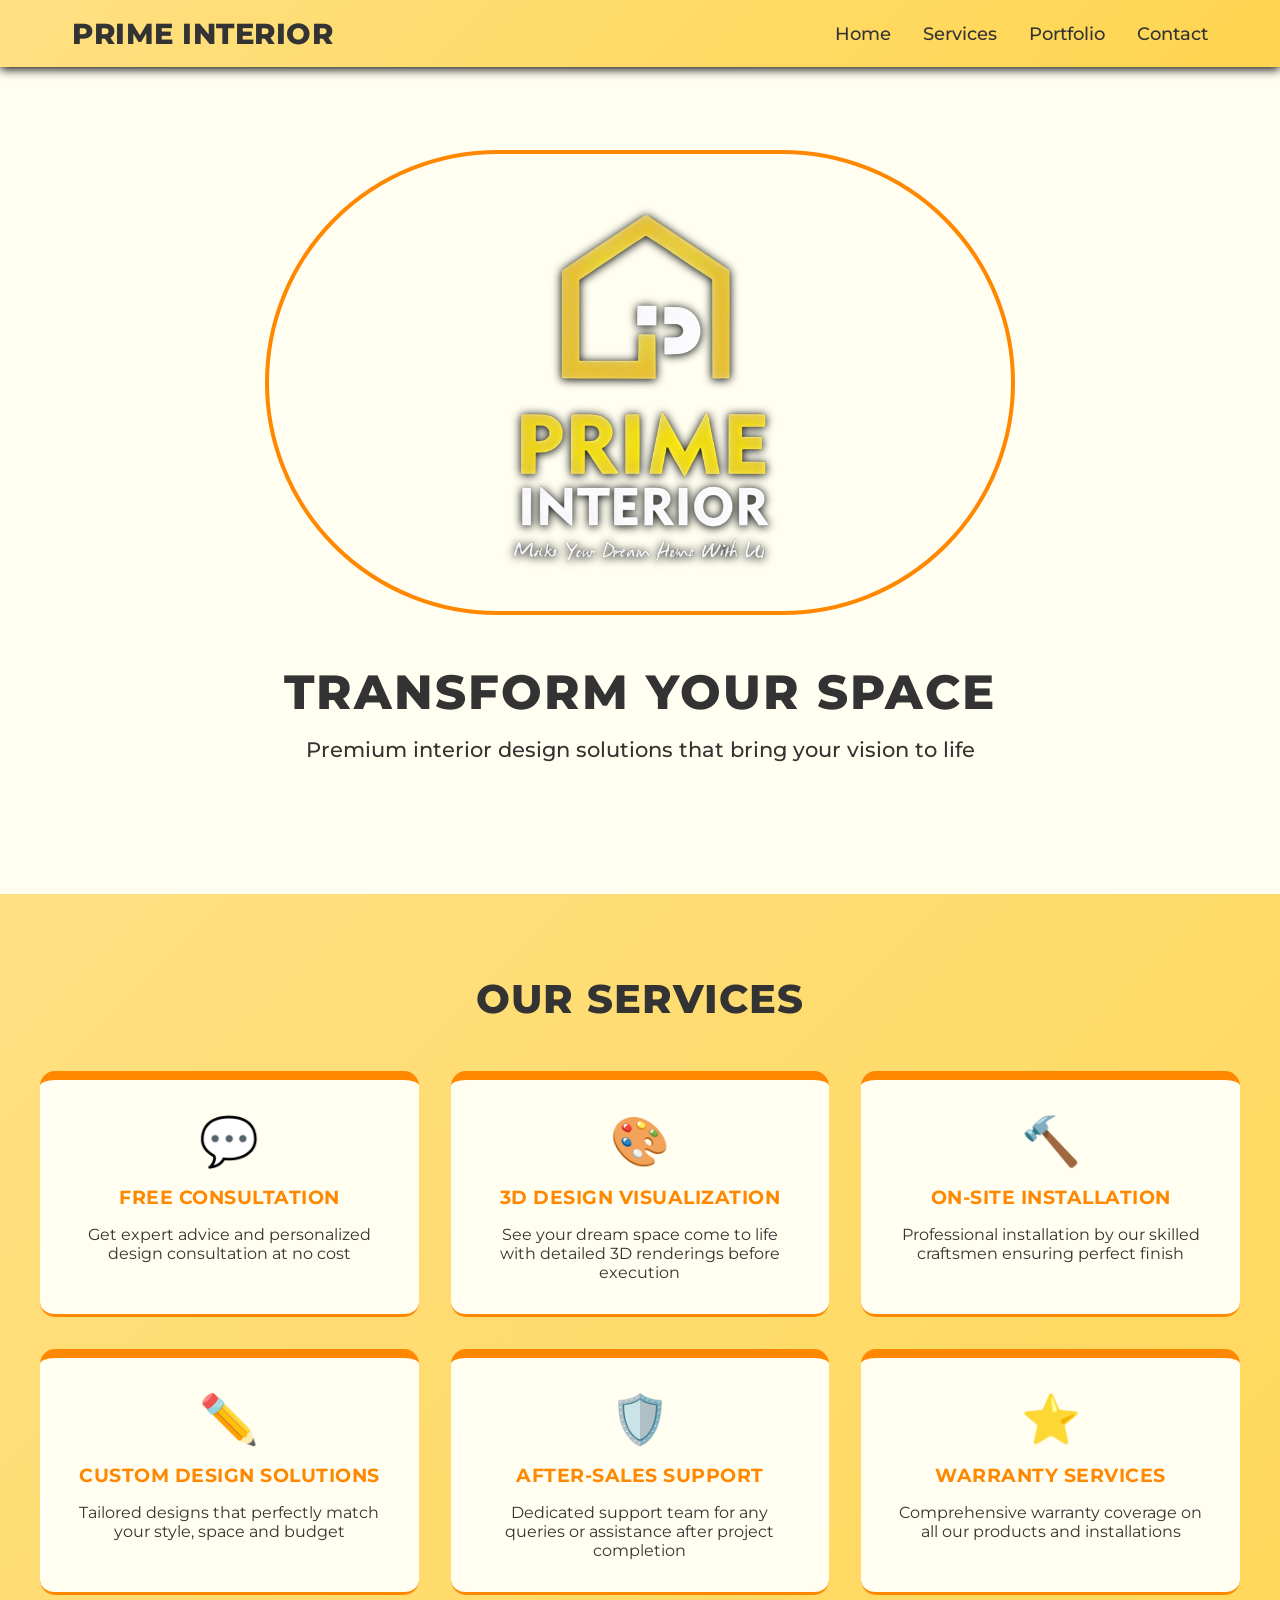
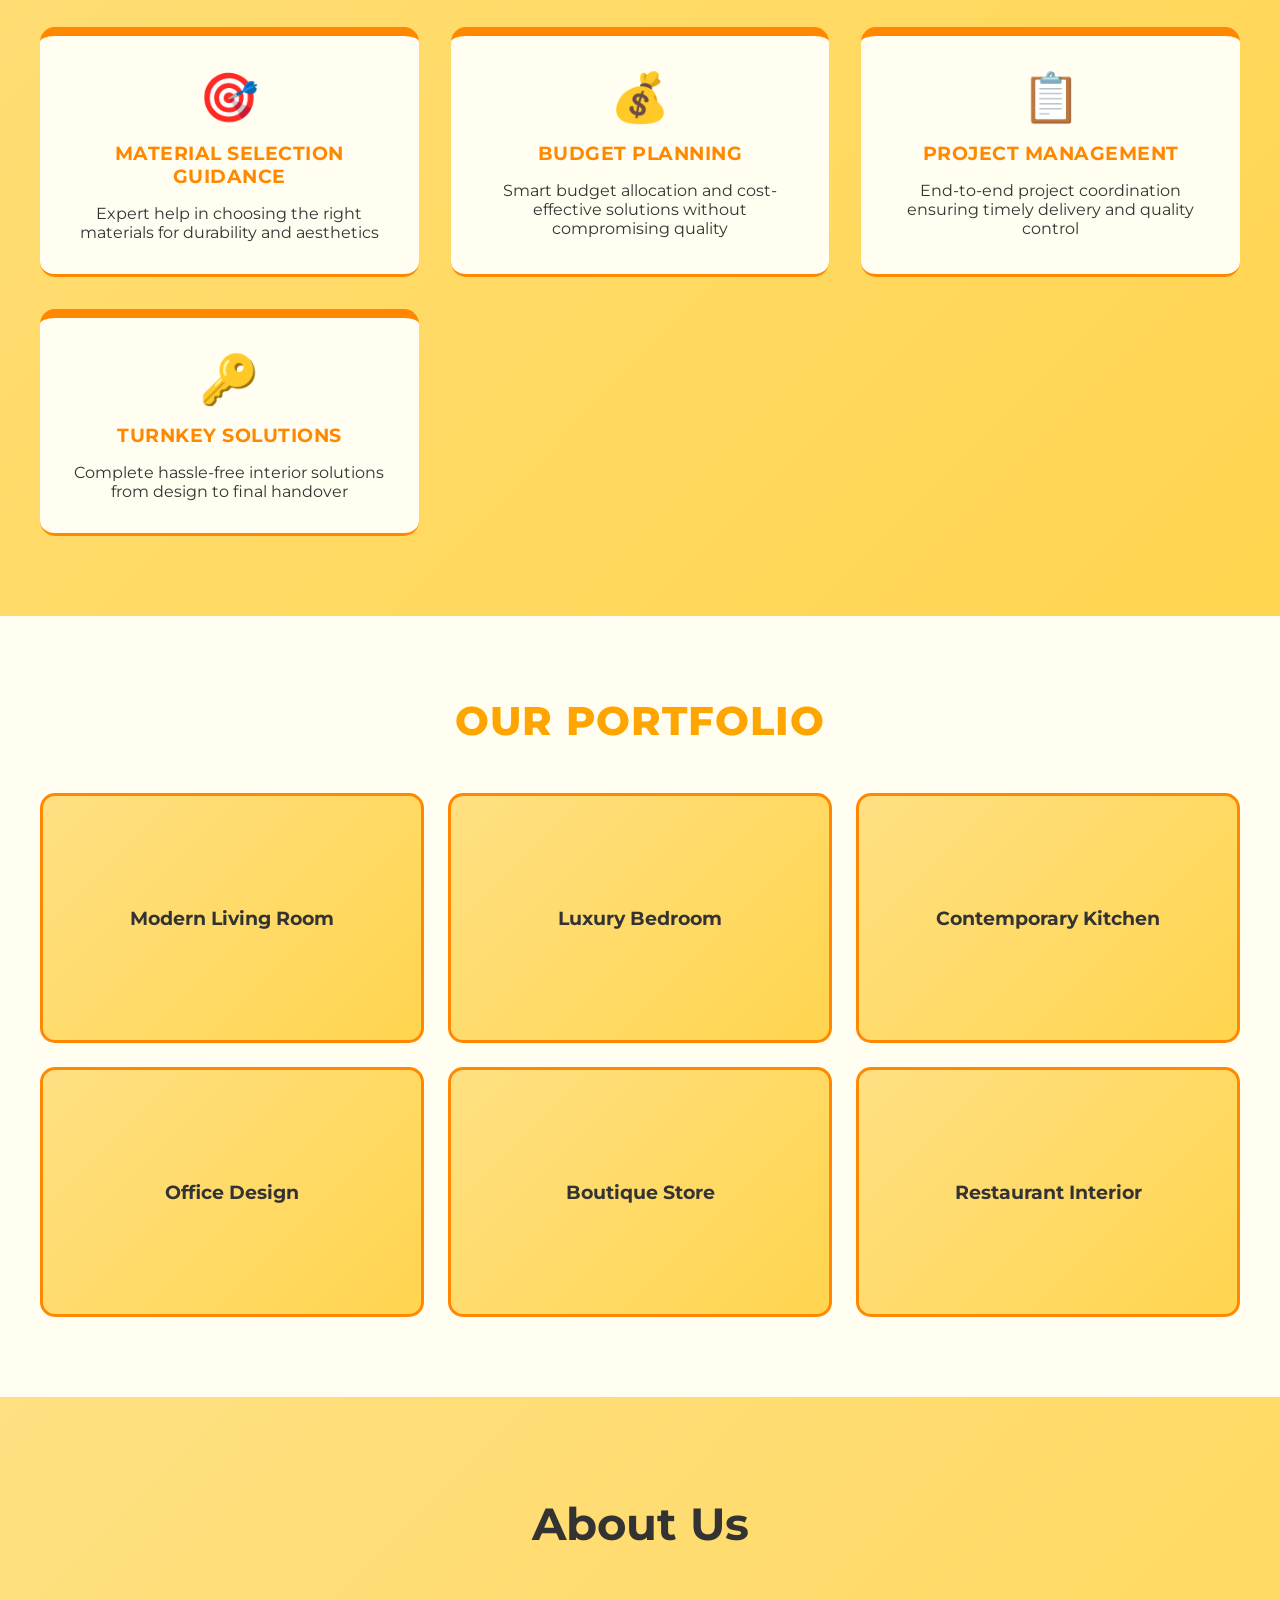
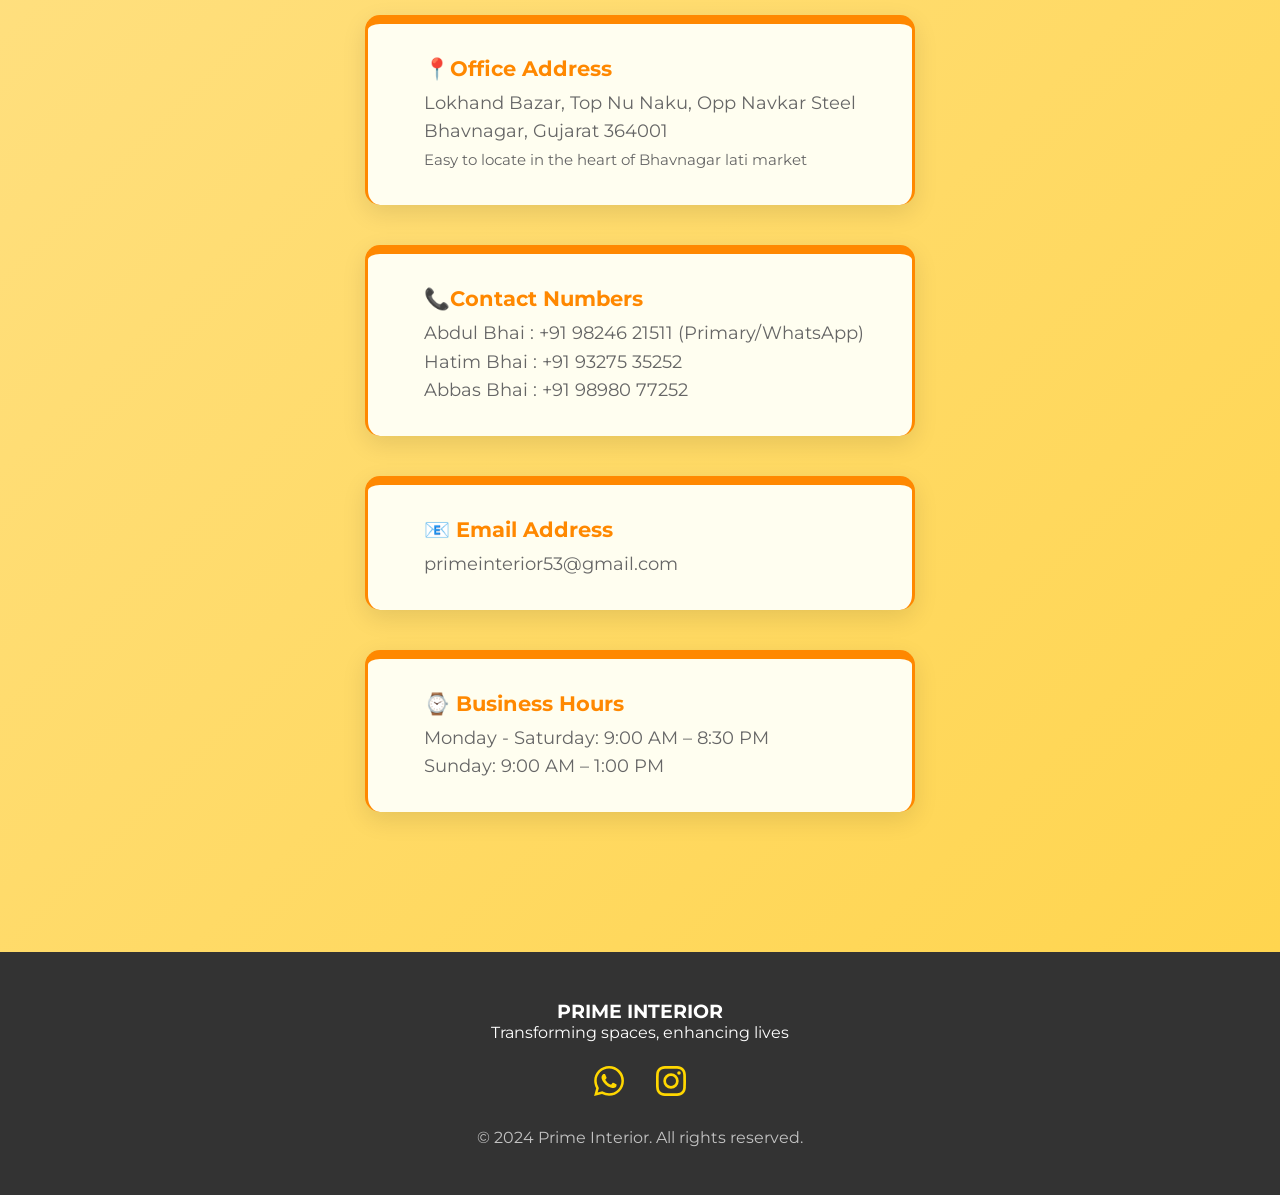
==== index.html @ c0b74ac7 "Update index.html" ====
<!DOCTYPE html>
<html lang="en">
<head>
    <meta charset="UTF-8">
    <meta name="viewport" content="width=device-width, initial-scale=1.0">
    <title>Prime Interior - Transform Your Space</title>
    <link rel="icon" href="interior2/image/prime_logo.png">
    <link rel="stylesheet" href="prime_style.css">
</head>
<body>
    <header>
        <nav>
            <div class="logo">
                <span>PRIME INTERIOR</span>
            </div>
            <ul class="nav-links">
                <li><a href="#home" class="underline">Home</a></li>
                <li><a href="#services" class="underline">Services</a></li>
                <li><a href="#gallery" class="underline">Portfolio</a></li>
                <li><a href="#contact" class="underline">Contact</a></li>
            </ul>
        </nav>

    </header>

    <section class="hero" id="home">
        <div class="hero-content">
            <div class="hero-logo-container">
                <img src="interior2/image/prime_logo.png" alt=".Prime Interior" class="hero-logo-img">
            </div>
            <h1>Transform Your Space</h1>
            <p>Premium interior design solutions that bring your vision to life</p>
            <!--<button class="cta-button" onclick="openInquiryForm()">
                Get Started
            </button>-->
        </div>
    </section>

    <section class="services" id="services">
        <div class="container">
            <h2 class="section-title" style="color: #333;">Our Services</h2>
            <div class="services-grid">
                <div class="service-card">
                    <div class="service-icon">💬</div>
                    <h3>Free Consultation</h3>
                    <p>Get expert advice and personalized design consultation at no cost</p>
                </div>
                <div class="service-card">
                    <div class="service-icon">🎨</div>
                    <h3>3D Design Visualization</h3>
                    <p>See your dream space come to life with detailed 3D renderings before execution</p>
                </div>
                <div class="service-card">
                    <div class="service-icon">🔨</div>
                    <h3>On-site Installation</h3>
                    <p>Professional installation by our skilled craftsmen ensuring perfect finish</p>
                </div>
                <div class="service-card">
                    <div class="service-icon">✏️</div>
                    <h3>Custom Design Solutions</h3>
                    <p>Tailored designs that perfectly match your style, space and budget</p>
                </div>
                <div class="service-card">
                    <div class="service-icon">🛡️</div>
                    <h3>After-sales Support</h3>
                    <p>Dedicated support team for any queries or assistance after project completion</p>
                </div>
                <div class="service-card">
                    <div class="service-icon">⭐</div>
                    <h3>Warranty Services</h3>
                    <p>Comprehensive warranty coverage on all our products and installations</p>
                </div>
                <div class="service-card">
                    <div class="service-icon">🎯</div>
                    <h3>Material Selection Guidance</h3>
                    <p>Expert help in choosing the right materials for durability and aesthetics</p>
                </div>
                <div class="service-card">
                    <div class="service-icon">💰</div>
                    <h3>Budget Planning</h3>
                    <p>Smart budget allocation and cost-effective solutions without compromising quality</p>
                </div>
                <div class="service-card">
                    <div class="service-icon">📋</div>
                    <h3>Project Management</h3>
                    <p>End-to-end project coordination ensuring timely delivery and quality control</p>
                </div>
                <div class="service-card">
                    <div class="service-icon">🔑</div>
                    <h3>Turnkey Solutions</h3>
                    <p>Complete hassle-free interior solutions from design to final handover</p>
                </div>
            </div>
        </div>
        </div>
    </section>

    <section class="gallery" id="gallery">
        <div class="container">
            <h2 class="section-title">Our Portfolio</h2>
            <div class="gallery-grid">
                <div class="gallery-item">Modern Living Room</div>
                <div class="gallery-item">Luxury Bedroom</div>
                <div class="gallery-item">Contemporary Kitchen</div>
                <div class="gallery-item">Office Design</div>
                <div class="gallery-item">Boutique Store</div>
                <div class="gallery-item">Restaurant Interior</div>
            </div>
        </div>
    </section>

    <!-- Customer Inquiry Form Modal -->
    <div class="inquiry-modal" id="inquiryModal">
        <div class="inquiry-modal-content">
            <button class="close-inquiry" onclick="closeInquiryForm()">×</button>
            <div class="inquiry-header">
                <h2>Get Started with Your Dream Space</h2>
                <p>Fill in your details and we'll get back to you soon!</p>
            </div>
            <div class="inquiry-body">
                <form id="customerInquiryForm">
                    <div class="inquiry-form-group">
                        <label>Full Name *</label>
                        <input type="text" id="custName" placeholder="Enter your full name">
                    </div>

                    <div class="inquiry-form-group">
                        <label>Email Address *</label>
                        <input type="email" id="custEmail" placeholder="Enter your email">
                    </div>

                    <div class="inquiry-form-group">
                        <label>Mobile Number *</label>
                        <input type="tel" id="custMobile" placeholder="Enter your mobile number">
                    </div>

                    <div class="inquiry-form-group">
                        <label>City</label>
                        <input type="text" id="custCity" placeholder="Enter your city">
                    </div>

                    <div class="inquiry-form-group">
                        <label>Property Type</label>
                        <select id="custPropertyType">
                            <option value="">Select property type</option>
                            <option value="Apartment">Apartment</option>
                            <option value="Villa">Villa</option>
                            <option value="Office">Office</option>
                            <option value="Shop">Shop/Showroom</option>
                            <option value="Other">Other</option>
                        </select>
                    </div>

                    <div class="inquiry-form-group">
                        <label>Interested In (Select multiple)</label>
                        <div class="checkbox-group">
                            <div class="checkbox-item">
                                <input type="checkbox" id="int_complete" value="Complete Interior">
                                <label for="int_complete">Complete Interior</label>
                            </div>
                            <div class="checkbox-item">
                                <input type="checkbox" id="int_sofa" value="Sofa Sets">
                                <label for="int_sofa">Sofa Sets</label>
                            </div>
                            <div class="checkbox-item">
                                <input type="checkbox" id="int_bed" value="Beds">
                                <label for="int_bed">Beds</label>
                            </div>
                            <div class="checkbox-item">
                                <input type="checkbox" id="int_kitchen" value="Modular Kitchen">
                                <label for="int_kitchen">Modular Kitchen</label>
                            </div>
                            <div class="checkbox-item">
                                <input type="checkbox" id="int_wardrobe" value="Wardrobes">
                                <label for="int_wardrobe">Wardrobes</label>
                            </div>
                            <div class="checkbox-item">
                                <input type="checkbox" id="int_tv" value="TV Units">
                                <label for="int_tv">TV Units</label>
                            </div>
                            <div class="checkbox-item">
                                <input type="checkbox" id="int_dining" value="Dining Tables">
                                <label for="int_dining">Dining Tables</label>
                            </div>
                            <div class="checkbox-item">
                                <input type="checkbox" id="int_curtain" value="Curtains">
                                <label for="int_curtain">Curtains</label>
                            </div>
                            <div class="checkbox-item">
                                <input type="checkbox" id="int_pop" value="POP Designs">
                                <label for="int_pop">POP Designs</label>
                            </div>
                            <div class="checkbox-item">
                                <input type="checkbox" id="int_wallpaper" value="Wallpaper">
                                <label for="int_wallpaper">Wallpaper</label>
                            </div>
                            <div class="checkbox-item">
                                <input type="checkbox" id="int_lighting" value="Lighting">
                                <label for="int_lighting">Lighting</label>
                            </div>
                            <div class="checkbox-item">
                                <input type="checkbox" id="int_decor" value="Decor Items">
                                <label for="int_decor">Decor Items</label>
                            </div>
                            <div class="checkbox-item">
                                <input type="checkbox" id="int_door" value="Doors">
                                <label for="int_door">Doors</label>
                            </div>
                            <div class="checkbox-item">
                                <input type="checkbox" id="int_carpet" value="Carpets">
                                <label for="int_carpet">Carpets</label>
                            </div>
                        </div>
                    </div>

                    <div class="inquiry-form-group">
                        <label>Your Requirements</label>
                        <textarea id="custRequirements" placeholder="Tell us about your requirements, budget, timeline, etc."></textarea>
                    </div>

                    <button type="submit" class="inquiry-submit-btn">Submit Inquiry</button>
                </form>

                <div class="success-message" id="successMessage">
                    <h3>✓ Thank You!</h3>
                    <p>Your inquiry has been submitted successfully.</p>
                    <p>Our team will contact you within 24 hours.</p>
                    <button class="inquiry-submit-btn" onclick="closeInquiryForm()" style="margin-top: 1rem; max-width: 200px; margin-left: auto; margin-right: auto;">Close</button>
                </div>
            </div>
        </div>
    </div>

        <!-- Contact Section -->
    <section id="contact" class="contact">
        <div class="container">
            <h2>About Us</h2>
            <div class="contact-content">
                <div class="contact-info">
                    <div class="contact-item">
                        <i class="fas fa-map-marker-alt"></i>
                        <div>
                            <h3>📍Office Address</h3>
                            <p>Lokhand Bazar, Top Nu Naku, Opp Navkar Steel <br> Bhavnagar, Gujarat 364001</p>
                            <p><small>Easy to locate in the heart of Bhavnagar lati market</small></p>
                        </div>
                    </div>
                    <div class="contact-item">
                        <i class="fas fa-phone"></i>
                        <div>
                            <h3>📞Contact Numbers</h3>
                            <p> Abdul Bhai : +91 98246 21511 (Primary/WhatsApp)</p>
                            <p> Hatim Bhai : +91 93275 35252</p>
                            <p> Abbas Bhai : +91 98980 77252 </p>
                        </div>
                    </div>
                    <div class="contact-item">
                        <i class="fas fa-envelope"></i>
                        <div>
                            <h3>📧 Email Address</h3>
                            <p> primeinterior53@gmail.com</p>
                        </div>
                    </div>
                    <div class="contact-item">
                        <i class="fas fa-clock"></i>
                        <div>
                            <h3>⌚ Business Hours</h3>
                            <p> Monday - Saturday: 9:00 AM – 8:30 PM</p>
                            <p> Sunday: 9:00 AM – 1:00 PM</p>
                            <!--<p><small>28 years of consistent service</small></p>-->
                        </div>
                    </div>
                </div>
            </div>
        </div>
    </section>

    <footer>
        <div class="footer-content">
            <h3>PRIME INTERIOR</h3>
            <p>Transforming spaces, enhancing lives</p>
            <div class="social-links">
                <a href="https://wa.me/919898077252" target="_blank" title="WhatsApp">
                    <svg viewBox="0 0 24 24" fill="currentColor">
                        <path d="M17.472 14.382c-.297-.149-1.758-.867-2.03-.967-.273-.099-.471-.148-.67.15-.197.297-.767.966-.94 1.164-.173.199-.347.223-.644.075-.297-.15-1.255-.463-2.39-1.475-.883-.788-1.48-1.761-1.653-2.059-.173-.297-.018-.458.13-.606.134-.133.298-.347.446-.52.149-.174.198-.298.298-.497.099-.198.05-.371-.025-.52-.075-.149-.669-1.612-.916-2.207-.242-.579-.487-.5-.669-.51-.173-.008-.371-.01-.57-.01-.198 0-.52.074-.792.372-.272.297-1.04 1.016-1.04 2.479 0 1.462 1.065 2.875 1.213 3.074.149.198 2.096 3.2 5.077 4.487.709.306 1.262.489 1.694.625.712.227 1.36.195 1.871.118.571-.085 1.758-.719 2.006-1.413.248-.694.248-1.289.173-1.413-.074-.124-.272-.198-.57-.347m-5.421 7.403h-.004a9.87 9.87 0 01-5.031-1.378l-.361-.214-3.741.982.998-3.648-.235-.374a9.86 9.86 0 01-1.51-5.26c.001-5.45 4.436-9.884 9.888-9.884 2.64 0 5.122 1.03 6.988 2.898a9.825 9.825 0 012.893 6.994c-.003 5.45-4.437 9.884-9.885 9.884m8.413-18.297A11.815 11.815 0 0012.05 0C5.495 0 .16 5.335.157 11.892c0 2.096.547 4.142 1.588 5.945L.057 24l6.305-1.654a11.882 11.882 0 005.683 1.448h.005c6.554 0 11.89-5.335 11.893-11.893a11.821 11.821 0 00-3.48-8.413Z"/>
                    </svg>
                </a>
                <a href="https://instagram.com/prime_interior_pi" target="_blank" title="Instagram">
                    <svg viewBox="0 0 24 24" fill="currentColor">
                        <path d="M12 2.163c3.204 0 3.584.012 4.85.07 3.252.148 4.771 1.691 4.919 4.919.058 1.265.069 1.645.069 4.849 0 3.205-.012 3.584-.069 4.849-.149 3.225-1.664 4.771-4.919 4.919-1.266.058-1.644.07-4.85.07-3.204 0-3.584-.012-4.849-.07-3.26-.149-4.771-1.699-4.919-4.92-.058-1.265-.07-1.644-.07-4.849 0-3.204.013-3.583.07-4.849.149-3.227 1.664-4.771 4.919-4.919 1.266-.057 1.645-.069 4.849-.069zM12 0C8.741 0 8.333.014 7.053.072 2.695.272.273 2.69.073 7.052.014 8.333 0 8.741 0 12c0 3.259.014 3.668.072 4.948.2 4.358 2.618 6.78 6.98 6.98C8.333 23.986 8.741 24 12 24c3.259 0 3.668-.014 4.948-.072 4.354-.2 6.782-2.618 6.979-6.98.059-1.28.073-1.689.073-4.948 0-3.259-.014-3.667-.072-4.947-.196-4.354-2.617-6.78-6.979-6.98C15.668.014 15.259 0 12 0zm0 5.838a6.162 6.162 0 100 12.324 6.162 6.162 0 000-12.324zM12 16a4 4 0 110-8 4 4 0 010 8zm6.406-11.845a1.44 1.44 0 100 2.881 1.44 1.44 0 000-2.881z"/>
                    </svg>
                </a>
            </div>
            <p style="margin-top: 2rem; opacity: 0.7;">© 2024 Prime Interior. All rights reserved.</p>
        </div>
    </footer>

    
    <script src="/interior2/prime_script.js"></script>
</body>
</html>
---- prime_style.css ----
@import url('https://fonts.googleapis.com/css2?family=Montserrat:wght@400;600;700;800;900&display=swap');

        * {
            margin: 0;
            padding: 0;
            box-sizing: border-box;
            animation-timing-function: auto;
        }

        body {
            font-family: 'Montserrat', 'Segoe UI', Tahoma, Geneva, Verdana, sans-serif;
            color: #333;
            overflow-x: hidden;
        }

        /* Header */
        header {
            background: linear-gradient(135deg, #FFE082 0%, #FFD54F 100%);
            color: #333;
            padding: 1rem 0;
            position: fixed;
            width: 100%;
            top: 0;
            z-index: 1000;
            box-shadow: 0 2px 10px black;
        }

        nav {
            max-width: 1200px;
            margin: 0 auto;
            display: flex;
            justify-content: space-between;
            align-items: center;
            padding: 0 2rem;
        }

        .logo {
            font-size: 1.8rem;
            font-weight: 800;
            letter-spacing: 0.5px;
            color: #333;
            display: flex;
            align-items: center;
            gap: 0.8rem;
            font-family: 'Montserrat', sans-serif;
            text-transform: uppercase;
        }

        .logo-img {
            height: 50px;
            width: auto;
            object-fit: contain;
        }

        .nav-links {
            display: flex;
            gap: 2rem;
            list-style: none;
        }

        .nav-links a {
            color: #333;
            text-decoration: none;
            transition: color 0.3s;
            font-weight: 500;
        }

        .nav-links a:hover {
            color: black;
        }

        .underline {
            position: relative;
            text-decoration: none;
            color: black;
            font-size: 18px;
        }

        .underline::after {
            content: "";
            position: absolute;
            left: 0;
            bottom: -4px;
            width: 0;
            height: 2px;
            background-color: black;
            transition: width 0.4s ease;
        }

        .underline:hover::after {
            width: 100%;
        }

        /* Hero Section */
        .hero {
            /*background: linear-gradient(135deg, #FFE082 0%, #FFD54F 100%);*/
            background: #FFFEF0;
            color: #333;
            padding: 150px 2rem 100px;
            text-align: center;
            position: relative;
            overflow: hidden;
        }

        .hero::before {
            content: '';
            position: absolute;
            top: 0;
            left: 0;
            right: 0;
            bottom: 0;
            background: url('data:image/svg+xml,<svg width="100" height="100" xmlns="http://www.w3.org/2000/svg"><rect width="100" height="100" fill="none"/><circle cx="50" cy="50" r="40" fill="rgba(255,255,255,0.1)"/></svg>');
            opacity: 0.3;
        }

        .hero-content {
            max-width: 750px;
            animation: fadeInUp 1.5s ease;
            margin: 0 auto;
            position: relative;
            z-index: 1;
        }

        .hero-logo-container {
            background: linear-gradient(135deg, #ffe69a 100%);
            border-radius: 3000px;
            animation: fadeInUp 1.5s ease;
            border: 4px solid rgb(255, 136, 0);
            padding: 1rem;
            margin-bottom: 3rem;
            position: relative;
            z-index: 1;
        }

        .hero-logo-img {
            max-width: 500px;
            width: 100%;
            height: auto;
            margin: 0 auto;
            display: ruby-base;
            filter: drop-shadow(0 1px 5px rgb(0, 0, 0));
            animation: fadeInUp 1.5s ease;
        }

        .hero h1 {
            font-size: 3rem;
            margin-bottom: 1rem;
            animation: fadeInUp 1.5s ease 0.2s backwards;
            color: #333;
            font-weight: 800;
            font-family: 'Montserrat', sans-serif;
            text-transform: uppercase;
            letter-spacing: 2px;
        }

        .hero p {
            font-size: 1.3rem;
            margin-bottom: 2rem;
            animation: fadeInUp 1.5s ease 0.4s backwards;
            font-weight: 500;
        }

        .cta-button {
            background: white;
            color: #FFA500;
            padding: 1rem 2.5rem;
            border: 2px solid rgb(255, 136, 0);
            border-radius: 25px;
            font-size: 1.1rem;
            cursor: pointer;
            transition: transform 0.3s, box-shadow 0.3s;
            animation: fadeInUp 1s ease 0.4s backwards;
            font-weight: 700;
            font-family: 'Montserrat', sans-serif;
            text-transform: uppercase;
            letter-spacing: 1px;
        }

        .cta-button:hover {
            transform: translateY(-3px);
            box-shadow: 0 10px 25px rgba(0,0,0,0.2);
        }

        .container {
            max-width: 1200px;
            margin: 0 auto;
            animation-timing-function: auto;
        }

        .section-title {
            text-align: center;
            font-size: 2.5rem;
            margin-bottom: 3rem;
            color: #FFA500;
            font-weight: 800;
            font-family: 'Montserrat', sans-serif;
            text-transform: uppercase;
            letter-spacing: 1px;
        }

        /* Services Section */
        .services {
            padding: 80px 2rem;
            animation-timing-function: auto;
            background: linear-gradient(135deg, #FFE082 0%, #FFD54F 100%);
        }

        .services-grid {
            display: grid;
            grid-template-columns: repeat(auto-fit, minmax(280px, 1fr));
            gap: 2rem;
            margin-top: 3rem;
        }

        .service-card {
            background: #FFFEF0;
            padding: 2rem;
            border-radius: 15px;
            text-align: center;
            animation: fadeInUp 1.5s ease;
            transition: transform 0.3s, box-shadow 0.3s;
            animation-timing-function: auto;
            border-top: 9px solid rgb(255, 136, 0);
            border-bottom: 3px solid rgb(255, 136, 0);
        }

        .service-card:hover {
            transform: translateY(-10px);
            box-shadow: 0 15px 40px rgba(0, 0, 0, 0.2);
        }

        .service-icon {
            font-size: 3rem;
            margin-bottom: 1rem;
        }

        .service-card h3 {
            color: rgb(255, 136, 0);
            margin-bottom: 1rem;
            font-weight: 700;
            font-family: 'Montserrat', sans-serif;
            text-transform: uppercase;
            letter-spacing: 0.5px;
        }

        /* Gallery */
        .gallery {
            padding: 80px 2rem;
            background: #FFFEF0;
        }

        .gallery-grid {
            display: grid;
            grid-template-columns: repeat(auto-fit, minmax(300px, 1fr));
            gap: 1.5rem;
            margin-top: 3rem;
        }

        .gallery-item {
            background: linear-gradient(135deg, #FFE082 0%, #FFD54F 100%);
            height: 250px;
            border-radius: 15px;
            display: flex;
            align-items: center;
            justify-content: center;
            color: #333;
            font-size: 1.2rem;
            font-weight: bold;
            transition: transform 0.3s;
            animation: fadeInUp 1.5s ease;
            cursor: pointer;
            border: 3px solid rgb(255, 136, 0);
        }

        .gallery-item:hover {
            transform: scale(1.05);
        }
		/*Dark Mode*/
		.dark{
            background: #121212;
            color: white;
        }

        /* Address Section */
        /*.address-section {
            background: linear-gradient(135deg, #FFE082 0%, #FFD54F 100%);
            padding: 80px 2rem;
        }

        .address-editor {
            background: #FFF8;
            padding: 3rem;
            border-radius: 50px;
            box-shadow: 0 10px 40px rgba(255, 165, 0, 0.2);
            max-width: 450px;
            margin: 0 auto;
            animation: fadeInUp 1.5s ease;
            border: 3px double #FFD700;
        }

        .address-display {
            background: #FFFEF0;
            color: #333;
            padding: 2rem;
            border-radius: 15px;
            animation: fadeInUp 1.5s ease;
            line-height: 1.8;
        }

        .address-display h3 {
            margin-bottom: 1rem;
            font-size: 1.5rem;
            color: rgb(255, 136, 0);
        }*/

         /* Contact Section */
        .contact {
            padding: 100px 20px;
            background: linear-gradient(135deg, #FFE082 0%, #FFD54F 100%);
        }

        .contact h2 {
            text-align: center;
            margin-bottom: 4rem;
            color: #333;
            font-size: 2.8rem;
        }

        .contact-content {
            max-width: 550px;
            margin: 0 auto;
        }

        .contact-item {
            display: flex;
            align-items: flex-start;
            gap: 1.5rem;
            margin-bottom: 2.5rem;
            padding: 2rem;
            background: #FFFEF0;
            border-radius: 15px;
            box-shadow: 0 8px 25px rgba(0,0,0,0.1);
            transition: transform 0.3s;
            border-top: 9px solid rgb(255, 136, 0);
            border-left: 3px solid rgb(255, 136, 0);
            border-right: 3px solid rgb(255, 136, 0);
        }

        .contact-item:hover {
            transform: translateY(-10px);
        }

        .contact-item i {
            font-size: 2rem;
            color: #2c5aa0;
            margin-top: 0.5rem;
            flex-shrink: 0;
        }

        .contact-item h3 {
            color: rgb(255, 136, 0);;
            margin-bottom: 0.5rem;
            font-size: 1.3rem;
        }

        .contact-item p {
            color: #666;
            font-size: 1.1rem;
            line-height: 1.6;
        }

        /* Customer Inquiry Form Modal */
        .inquiry-modal {
            display: none;
            position: fixed;
            z-index: 2500;
            left: 0;
            top: 0;
            width: 100%;
            height: 100%;
            background: rgba(0, 0, 0, 0.85);
            overflow-y: auto;
        }

        .inquiry-modal.show {
            display: block;
        }

        .inquiry-modal-content {
            background: linear-gradient(135deg, #FFE082 0%, #FFD54F 100%);
            margin: 3rem auto;
            padding: 0;
            max-width: 600px;
            border-radius: 20px;
            position: relative;
            animation: modalSlideIn 0.3s ease;
        }

        @keyframes modalSlideIn {
            from {
                transform: translateY(-50px);
                opacity: 0;
            }
            to {
                transform: translateY(0);
                opacity: 1;
            }
        }

        .inquiry-header {
            background: linear-gradient(135deg, #FFD700 0%, #FFA500 100%);
            padding: 2rem;
            border-radius: 20px 20px 0 0;
            text-align: center;
        }

        .inquiry-header h2 {
            color: #333;
            font-size: 1.8rem;
            margin: 0;
        }

        .inquiry-header p {
            color: #555;
            margin-top: 0.5rem;
        }

        .inquiry-body {
            padding: 2rem;
        }

        .inquiry-form-group {
            margin-bottom: 1.5rem;
        }

        .inquiry-form-group label {
            display: block;
            margin-bottom: 0.5rem;
            font-weight: 600;
            color: #555;
        }

        .inquiry-form-group input,
        .inquiry-form-group select,
        .inquiry-form-group textarea {
            width: 100%;
            padding: 1rem;
            border: 2px solid #FFD700;
            border-radius: 10px;
            font-size: 1rem;
            transition: border-color 0.3s;
        }

        .inquiry-form-group input:focus,
        .inquiry-form-group select:focus,
        .inquiry-form-group textarea:focus {
            outline: none;
            border-color: #FFA500;
        }

        .inquiry-form-group textarea {
            resize: vertical;
            min-height: 100px;
        }

        .inquiry-submit-btn {
            background: linear-gradient(135deg, #FFD700 0%, #FFA500 100%);
            color: #333;
            padding: 1rem 2rem;
            border: none;
            border-radius: 10px;
            font-size: 1.1rem;
            font-weight: bold;
            cursor: pointer;
            width: 100%;
            transition: transform 0.3s;
        }

        .inquiry-submit-btn:hover {
            transform: translateY(-2px);
        }

        .close-inquiry {
            position: absolute;
            top: 1rem;
            right: 1rem;
            background: white;
            border: none;
            font-size: 2rem;
            width: 50px;
            height: 50px;
            border-radius: 50%;
            cursor: pointer;
            transition: transform 0.3s;
            color: #333;
            z-index: 10;
        }

        .close-inquiry:hover {
            transform: rotate(90deg);
        }

        .success-message {
            display: none;
            text-align: center;
            padding: 2rem;
        }

        .success-message.show {
            display: block;
        }

        .success-message h3 {
            color: #4CAF50;
            font-size: 2rem;
            margin-bottom: 1rem;
        }

        .success-message p {
            color: #666;
            font-size: 1.1rem;
        }

        .checkbox-group {
            display: grid;
            grid-template-columns: repeat(auto-fill, minmax(200px, 1fr));
            gap: 0.8rem;
            margin-top: 0.5rem;
        }

        .checkbox-item {
            display: flex;
            align-items: center;
            padding: 0.8rem;
            background: #FFFEF0;
            border: 2px solid #FFD700;
            border-radius: 8px;
            cursor: pointer;
            transition: all 0.3s;
        }

        .checkbox-item:hover {
            background: #FFD700;
            transform: translateX(5px);
        }

        .checkbox-item input[type="checkbox"] {
            width: 20px;
            height: 20px;
            margin-right: 0.8rem;
            cursor: pointer;
            accent-color: #FFA500;
        }

        .checkbox-item label {
            margin: 0;
            cursor: pointer;
            font-weight: 500;
            color: #333;
        }

        /* Footer */
        footer {
            background: #333;
            color: white;
            padding: 3rem 2rem;
            text-align: center;
        }

        .footer-content {
            max-width: 1200px;
            margin: 0 auto;
        }

        .social-links {
            margin-top: 1.5rem;
            display: flex;
            justify-content: center;
            gap: 2rem;
        }

        .social-links a {
            color: #FFD700;
            text-decoration: none;
            font-size: 1.2rem;
            transition: color 0.3s;
            display: flex;
            align-items: center;
            gap: 0.5rem;
        }

        .social-links a:hover {
            color: #FFA500;
        }

        .social-links svg {
            width: 30px;
            height: 30px;
        }

        @keyframes fadeInUp {
            from {
                opacity: 0;
                transform: translateY(30px);
            }
            to {
                opacity: 1;
                transform: translateY(0);
            }
        }

        @media (max-width: 768px) {
            .hero h1 {
                font-size: 2rem;
            }
            
            .nav-links {
                display: none;
            }
        }
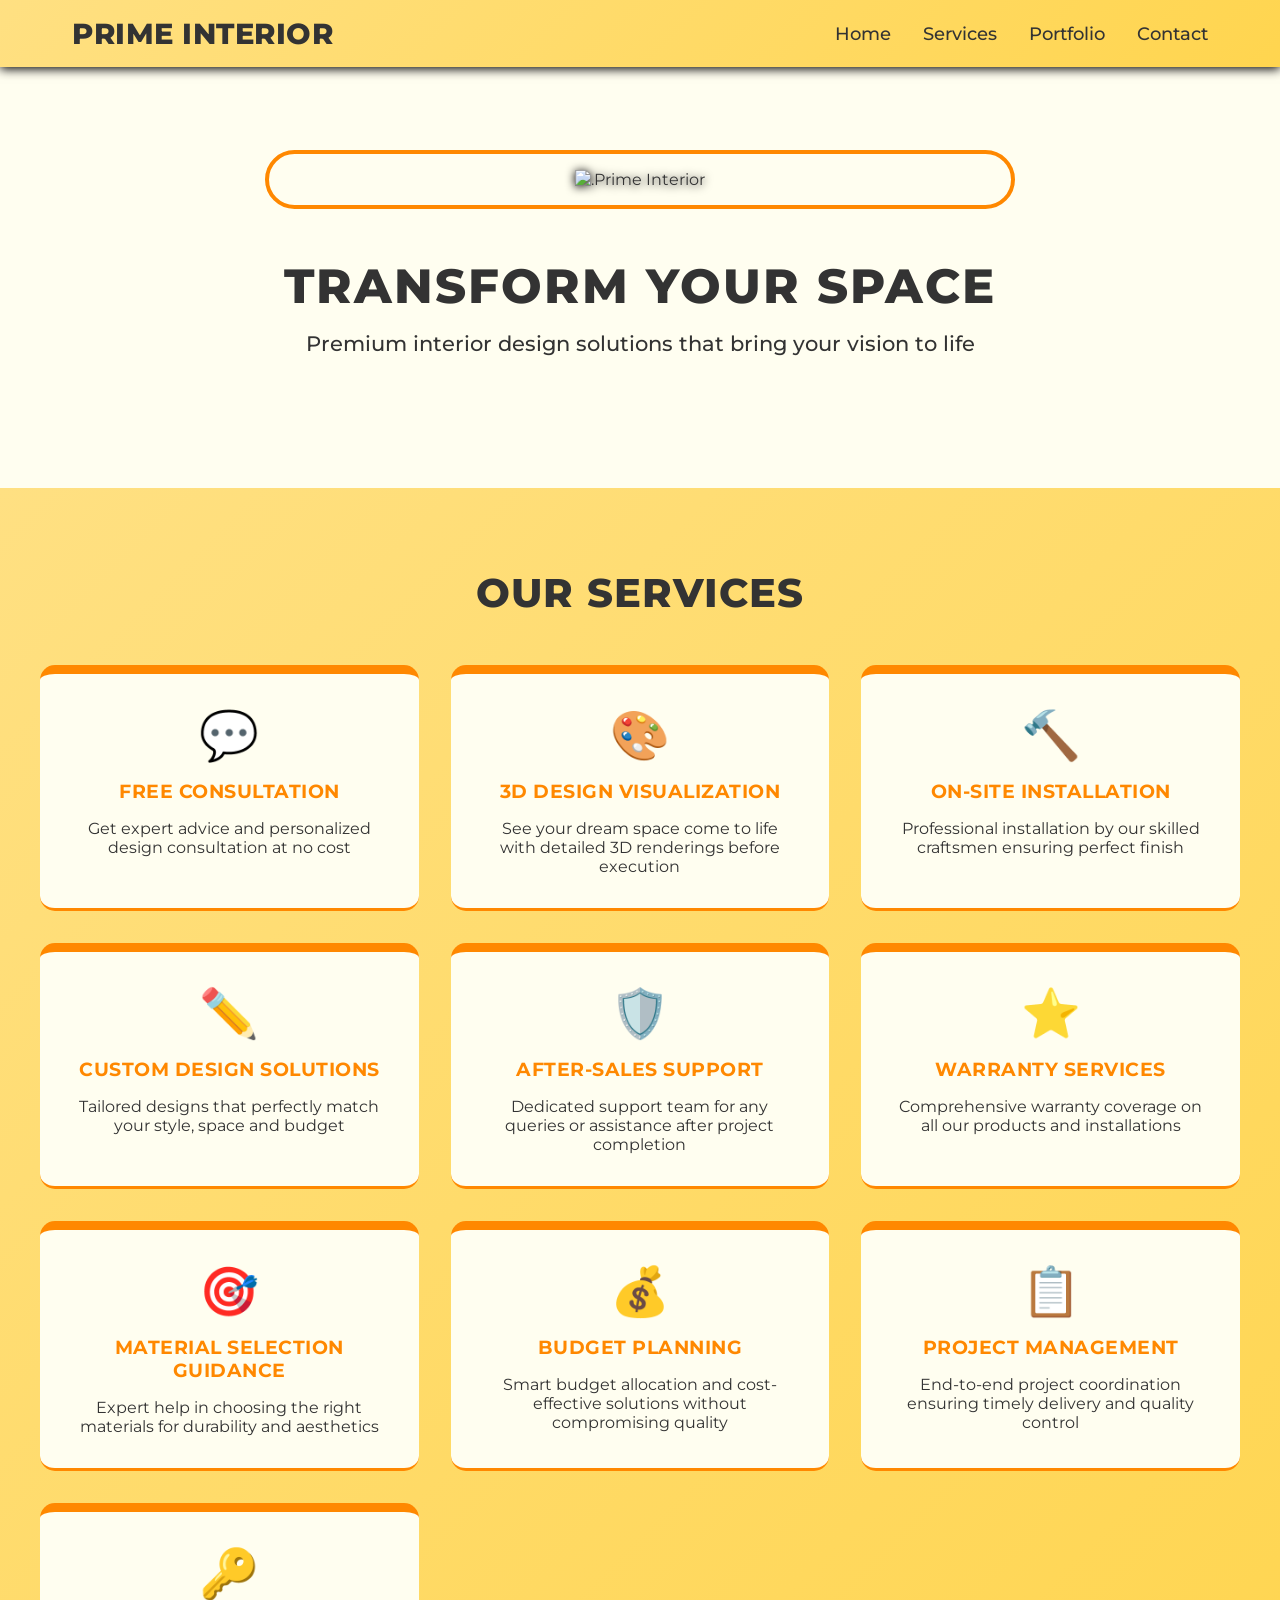
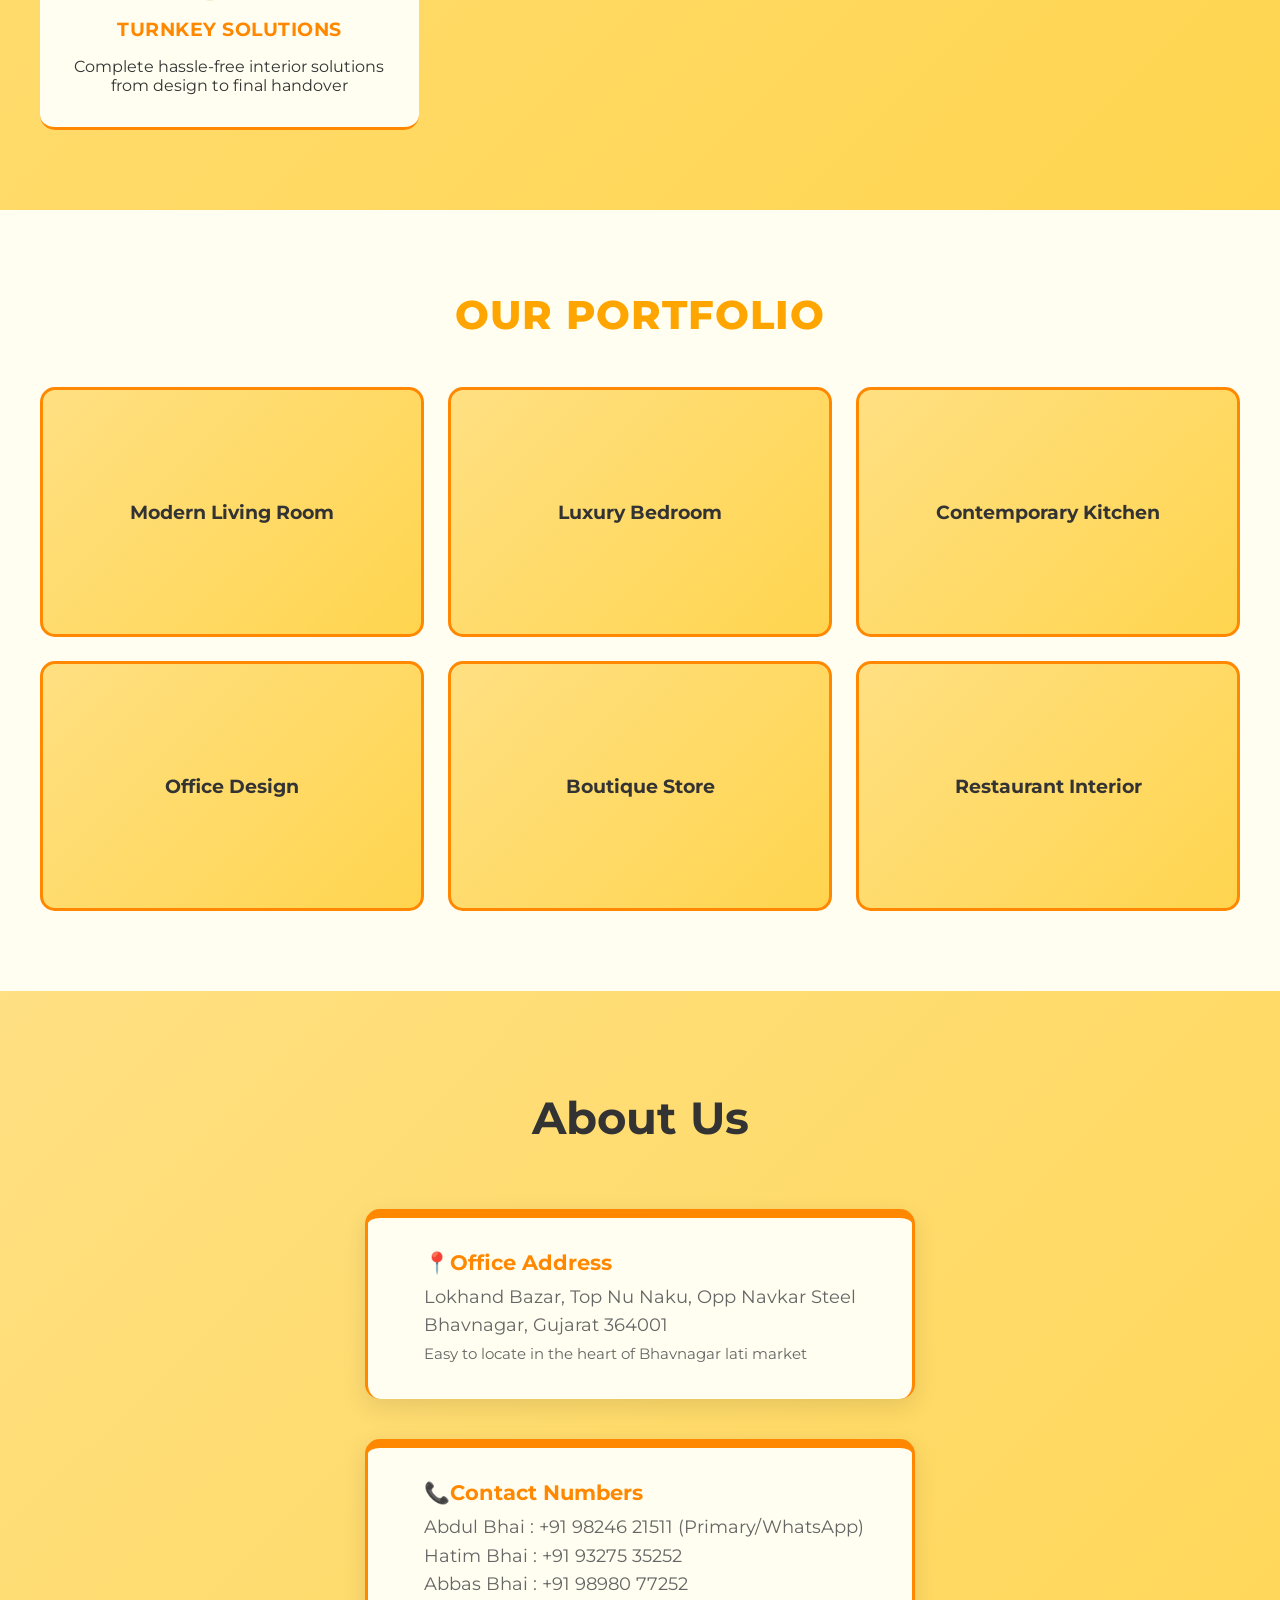
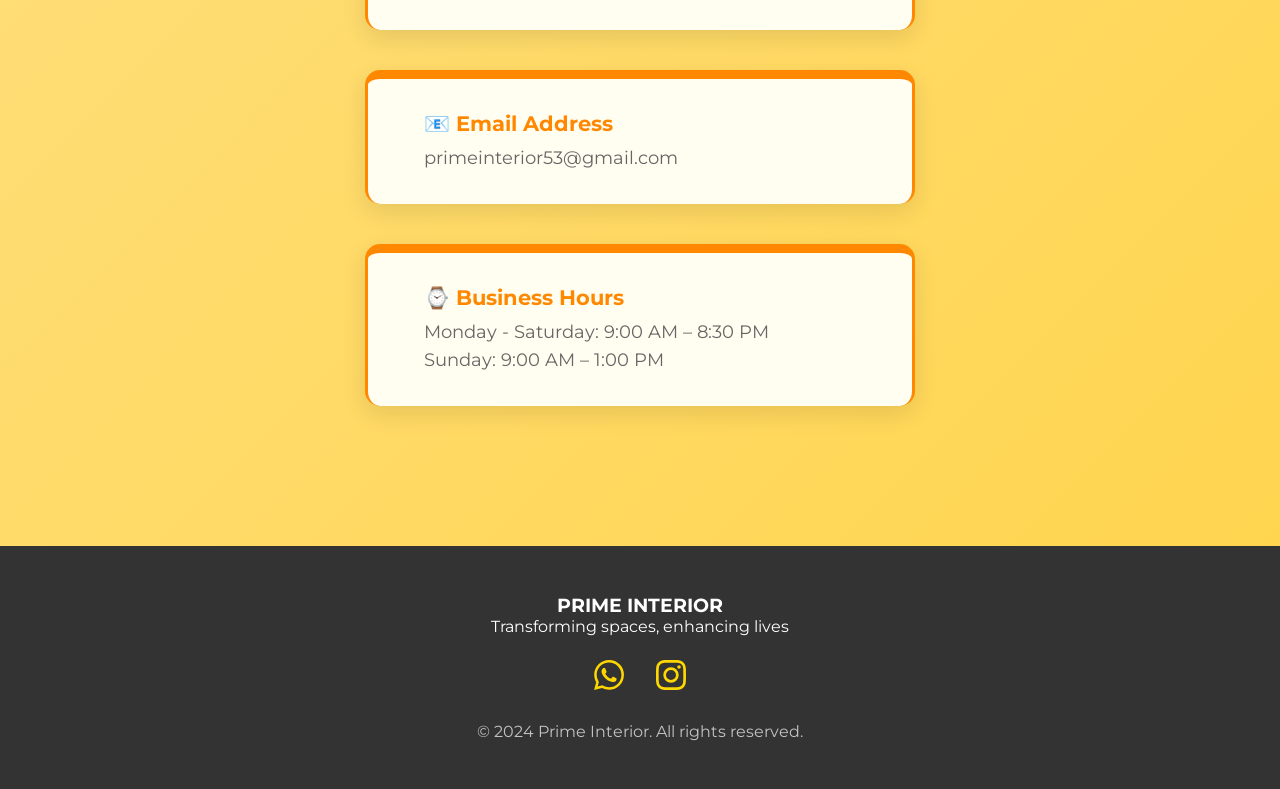
==== commit e5ae5183: "Update index.html" ====
--- a/index.html
+++ b/index.html
@@ -26,7 +26,7 @@
     <section class="hero" id="home">
         <div class="hero-content">
             <div class="hero-logo-container">
-                <img src="interior2/image/prime_logo.png" alt=".Prime Interior" class="hero-logo-img">
+                <img src="image/prime_logo.png" alt=".Prime Interior" class="hero-logo-img">
             </div>
             <h1>Transform Your Space</h1>
             <p>Premium interior design solutions that bring your vision to life</p>
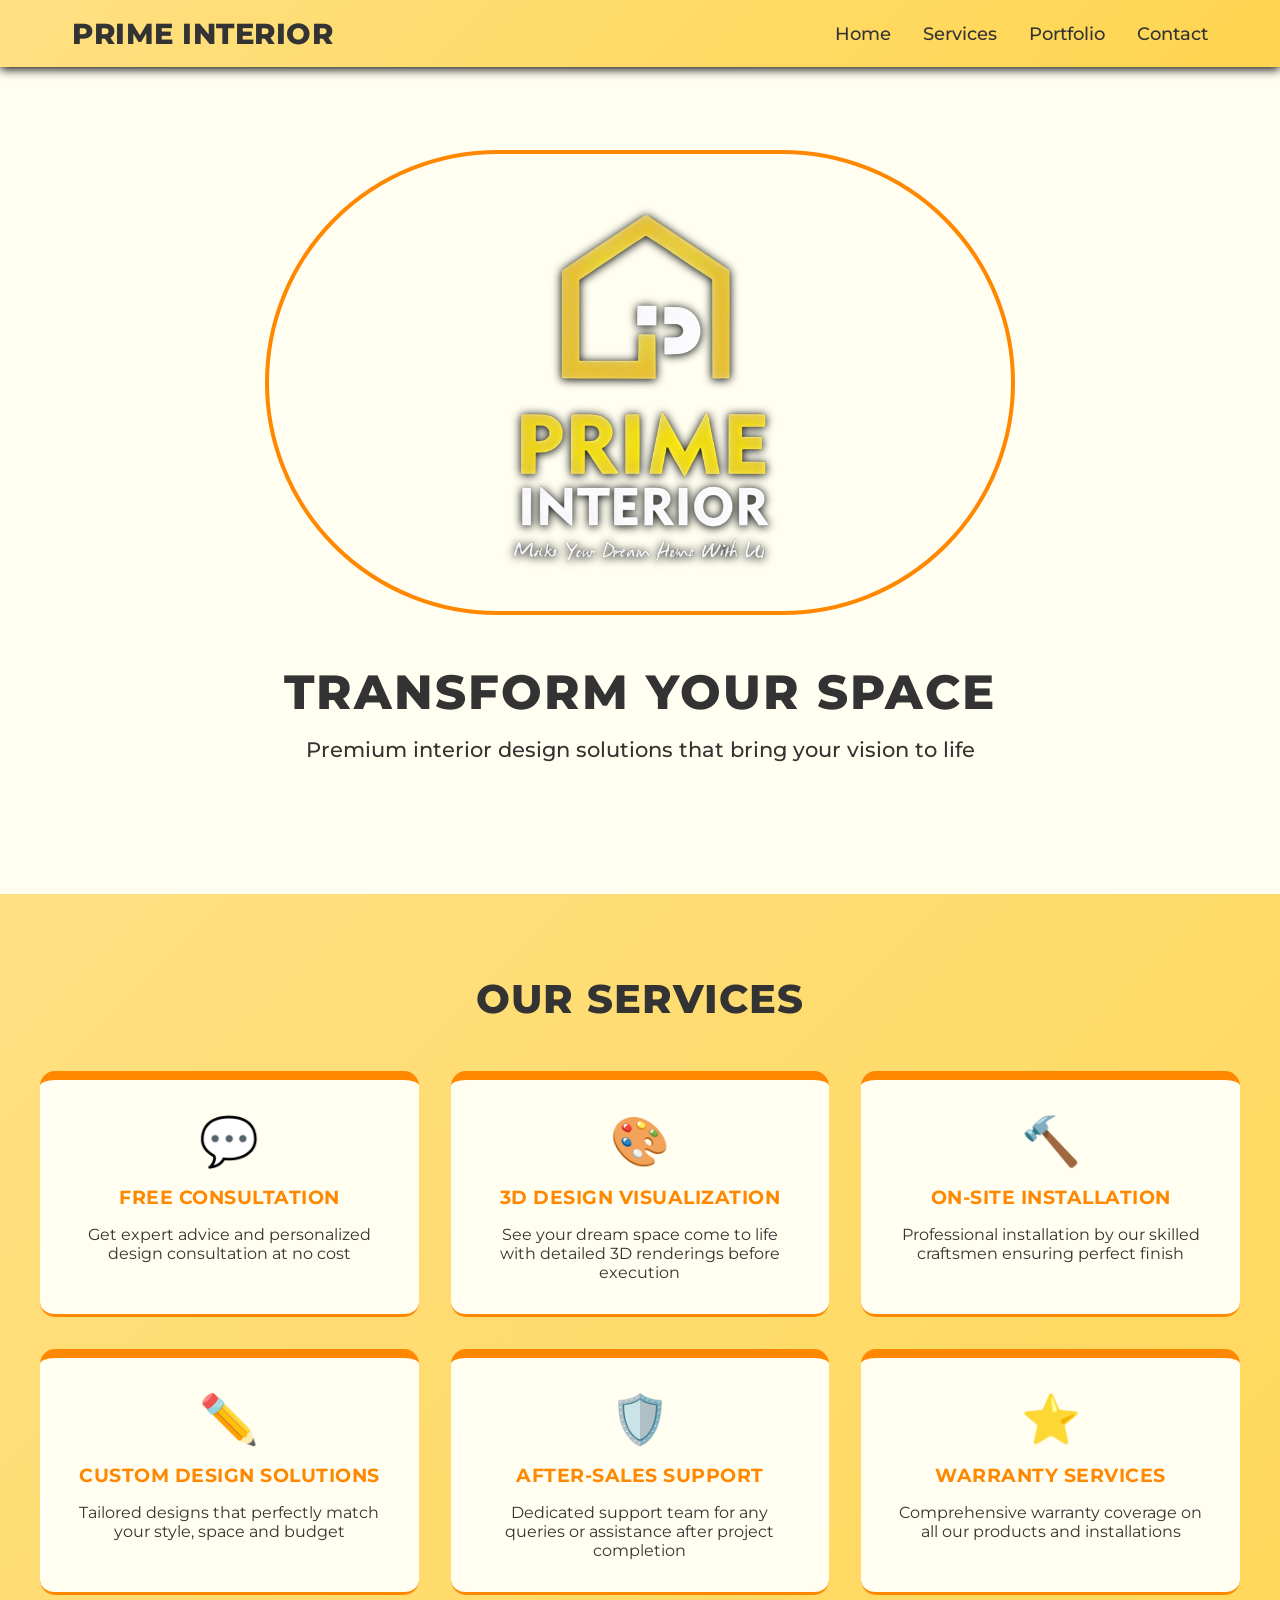
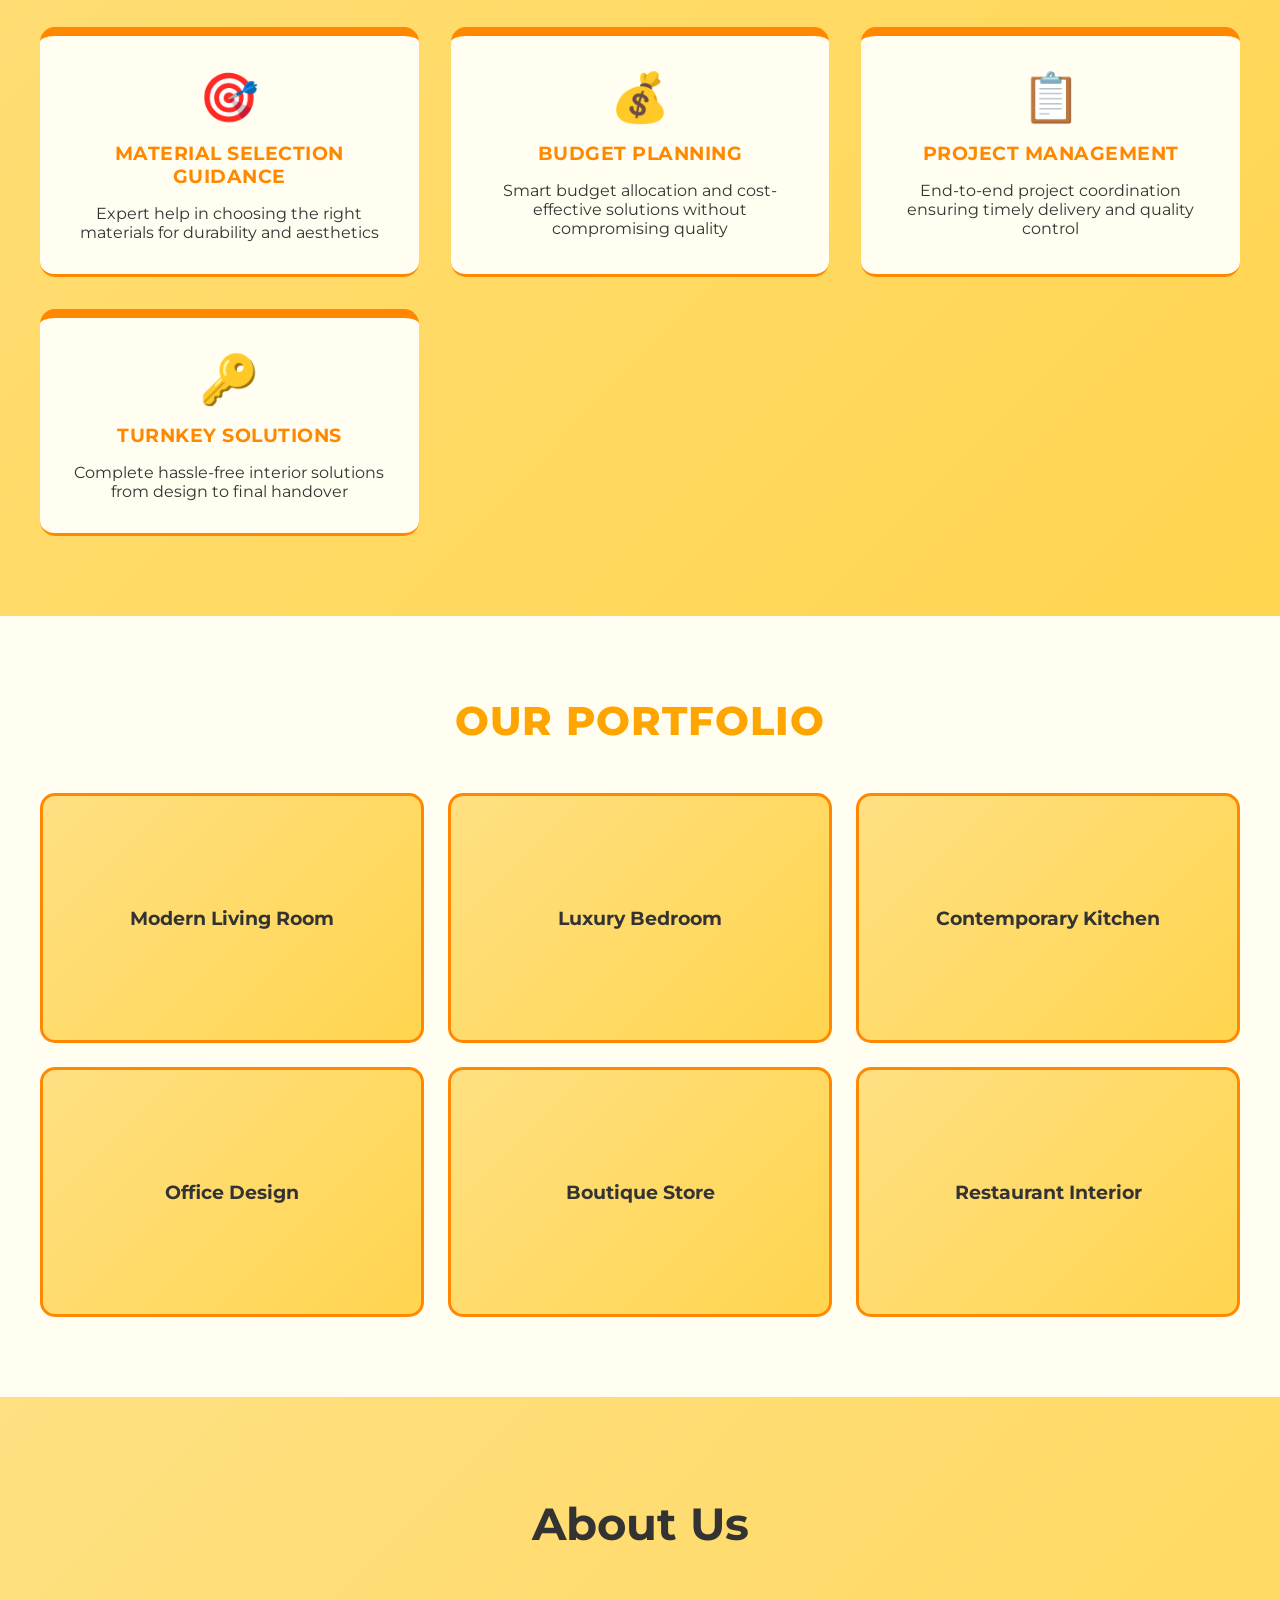
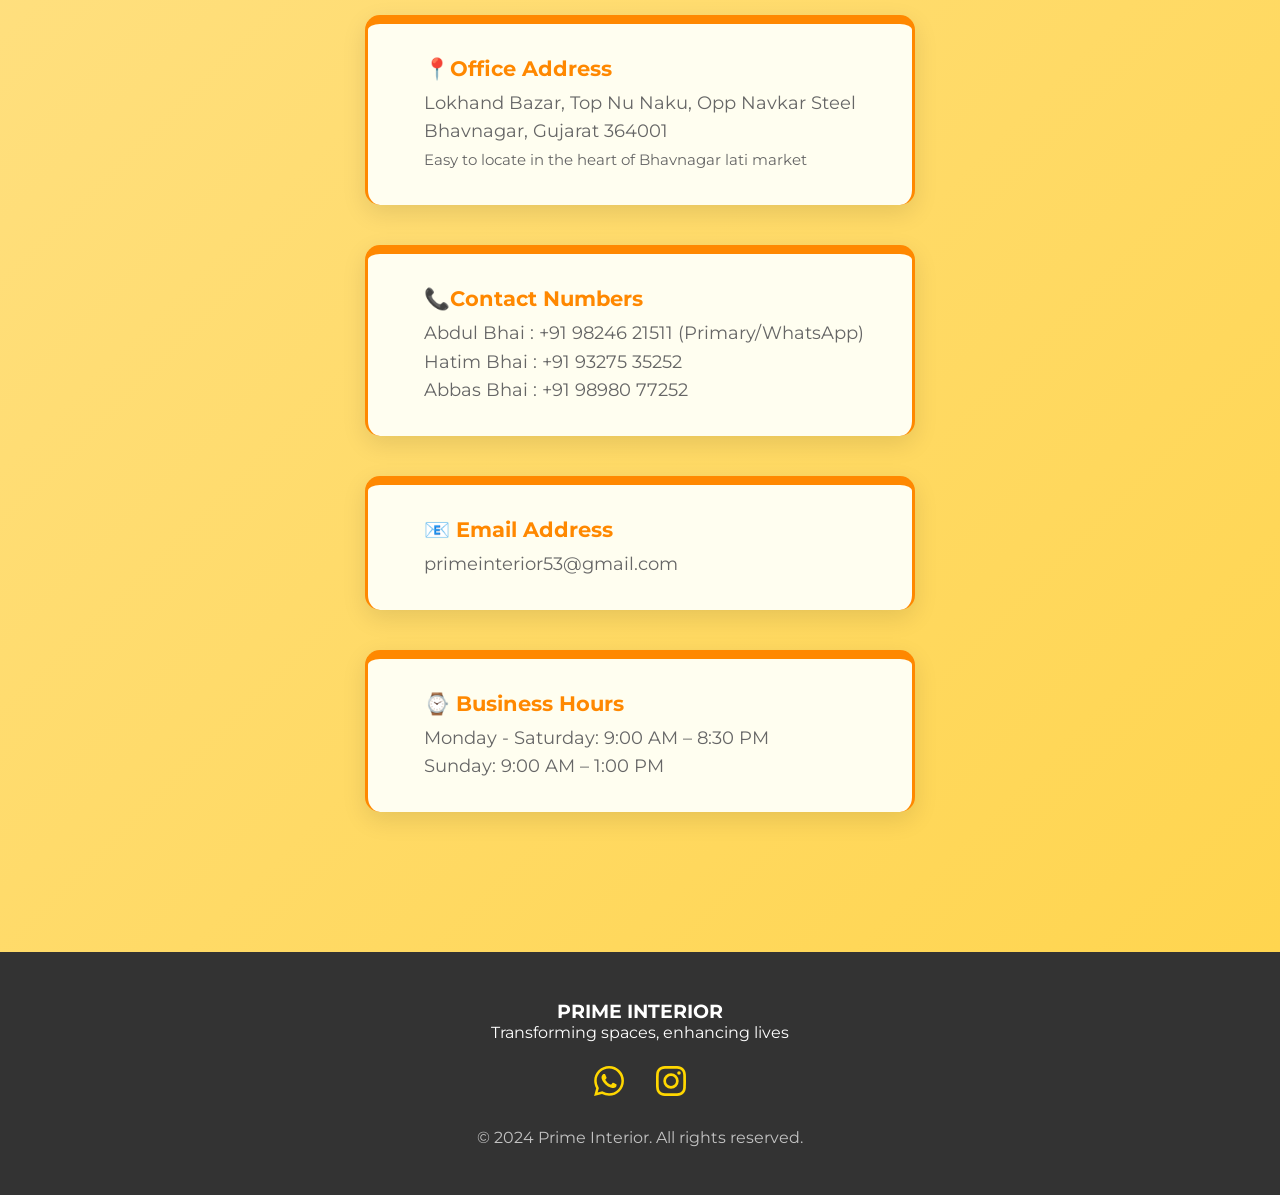
==== commit 290d3587: "Update index.html" ====
--- a/index.html
+++ b/index.html
@@ -4,7 +4,7 @@
     <meta charset="UTF-8">
     <meta name="viewport" content="width=device-width, initial-scale=1.0">
     <title>Prime Interior - Transform Your Space</title>
-    <link rel="icon" href="interior2/image/prime_logo.png">
+    <link rel="icon" href="image/prime_logo.png">
     <link rel="stylesheet" href="prime_style.css">
 </head>
 <body>
--- a/prime_style.css
+++ b/prime_style.css
@@ -1,4 +1,4 @@
-        @import url('https://fonts.googleapis.com/css2?family=Montserrat:wght@400;600;700;800;900&display=swap');
+               @import url('https://fonts.googleapis.com/css2?family=Montserrat:wght@400;600;700;800;900&display=swap');
 
         * {
             margin: 0;
@@ -617,4 +617,4 @@
             .nav-links {
                 display: none;
             }
-        }+        }
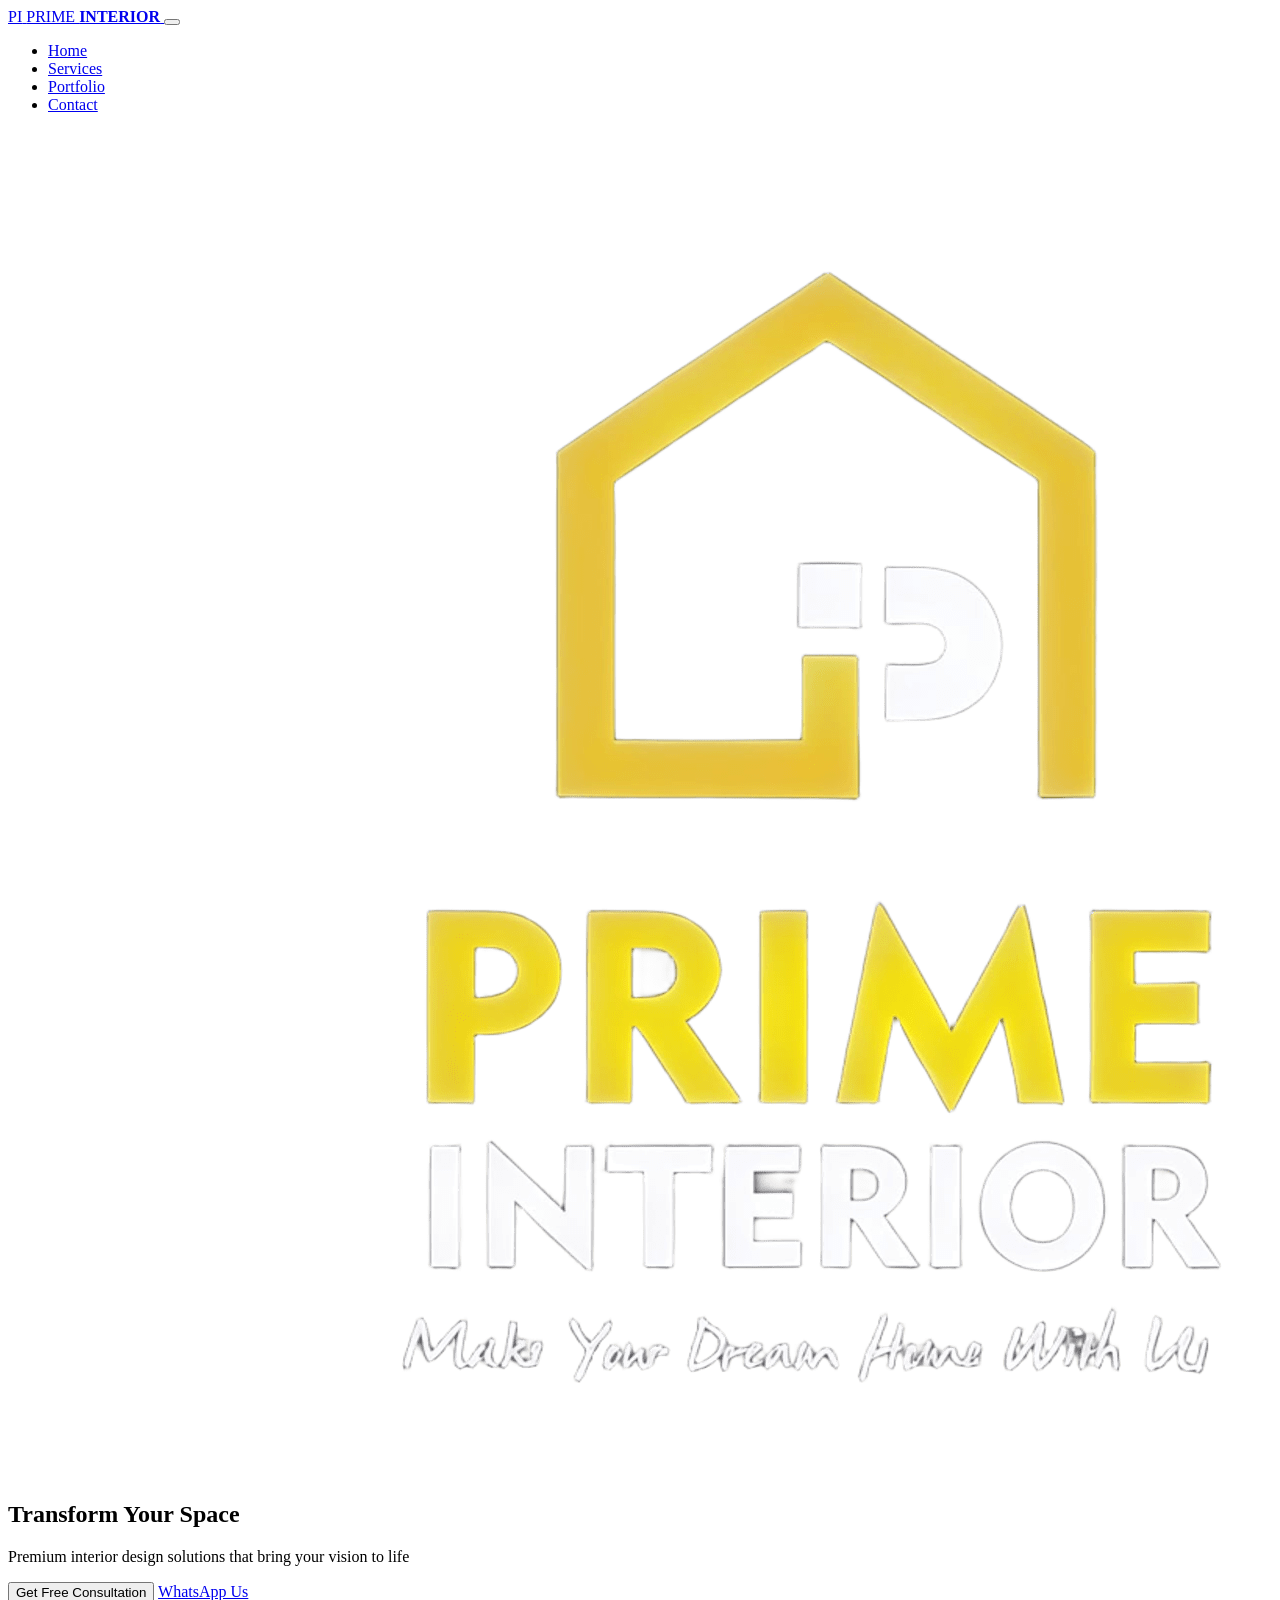
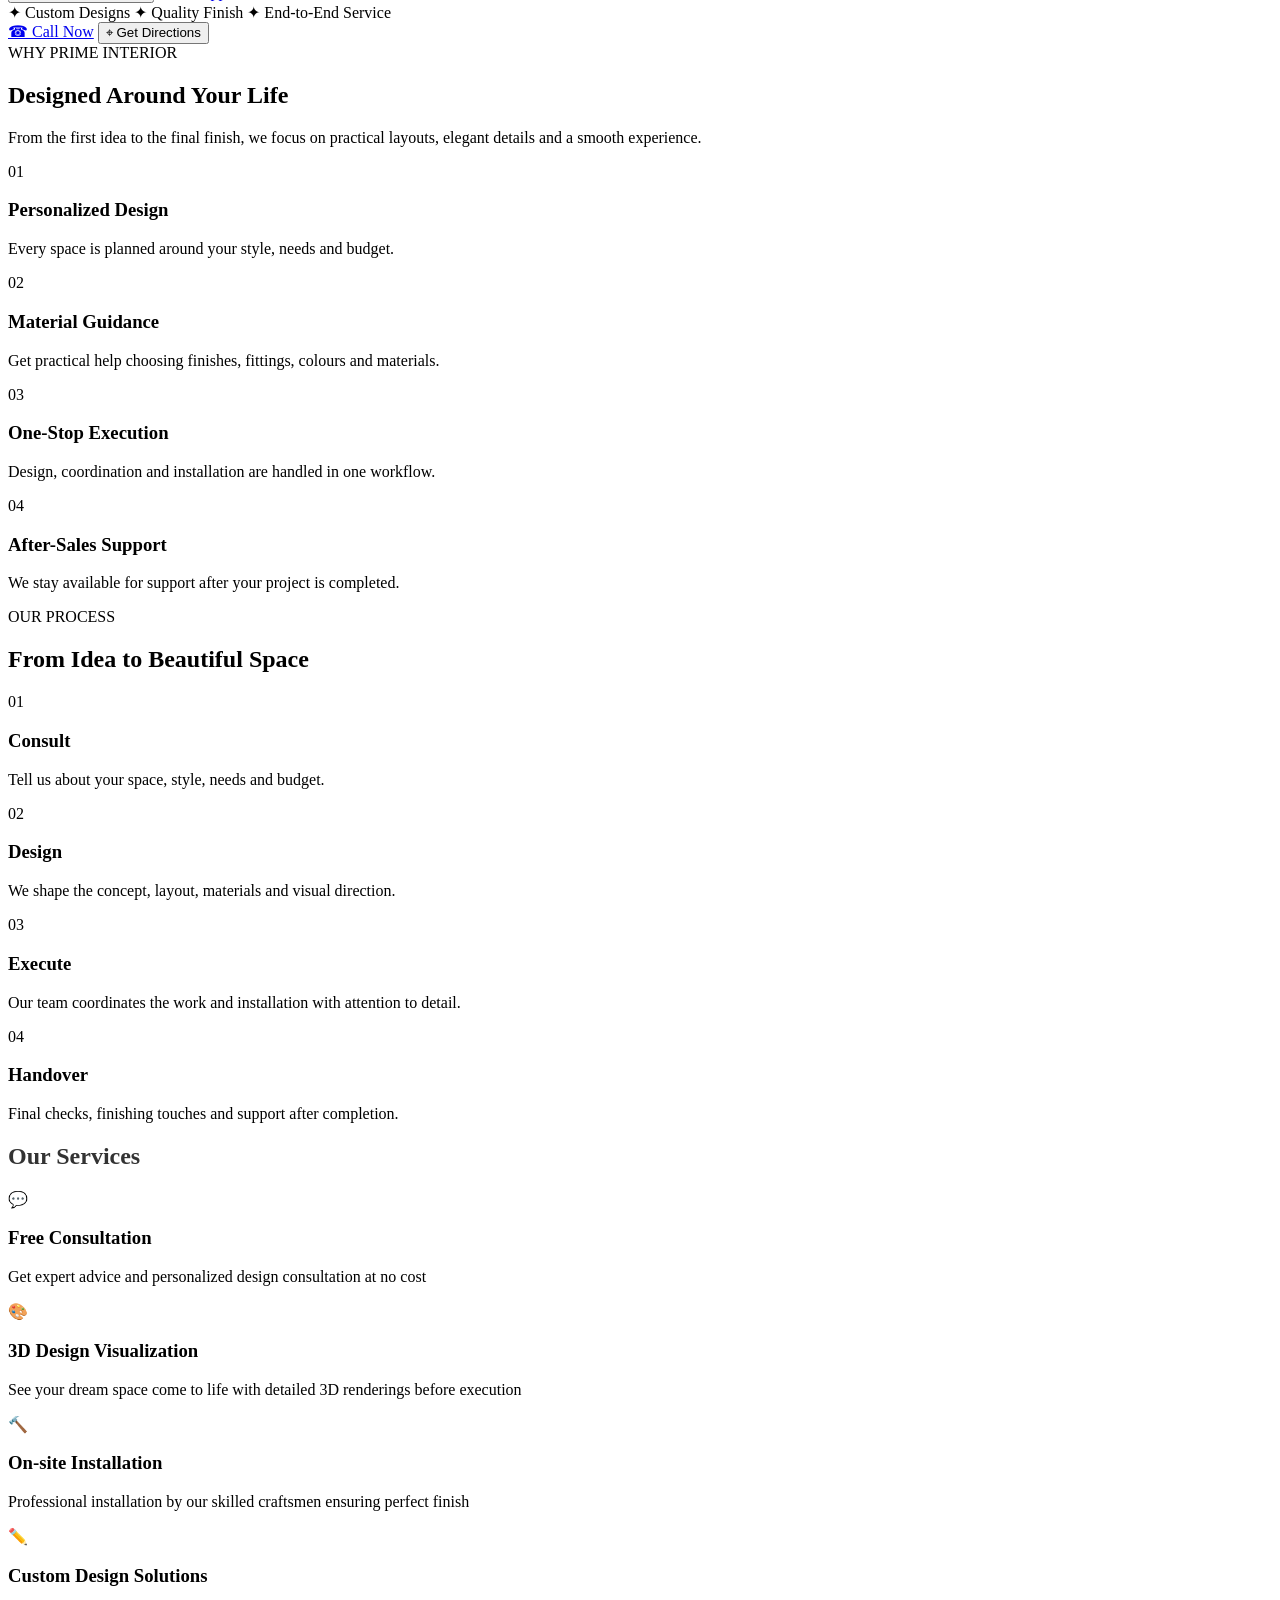
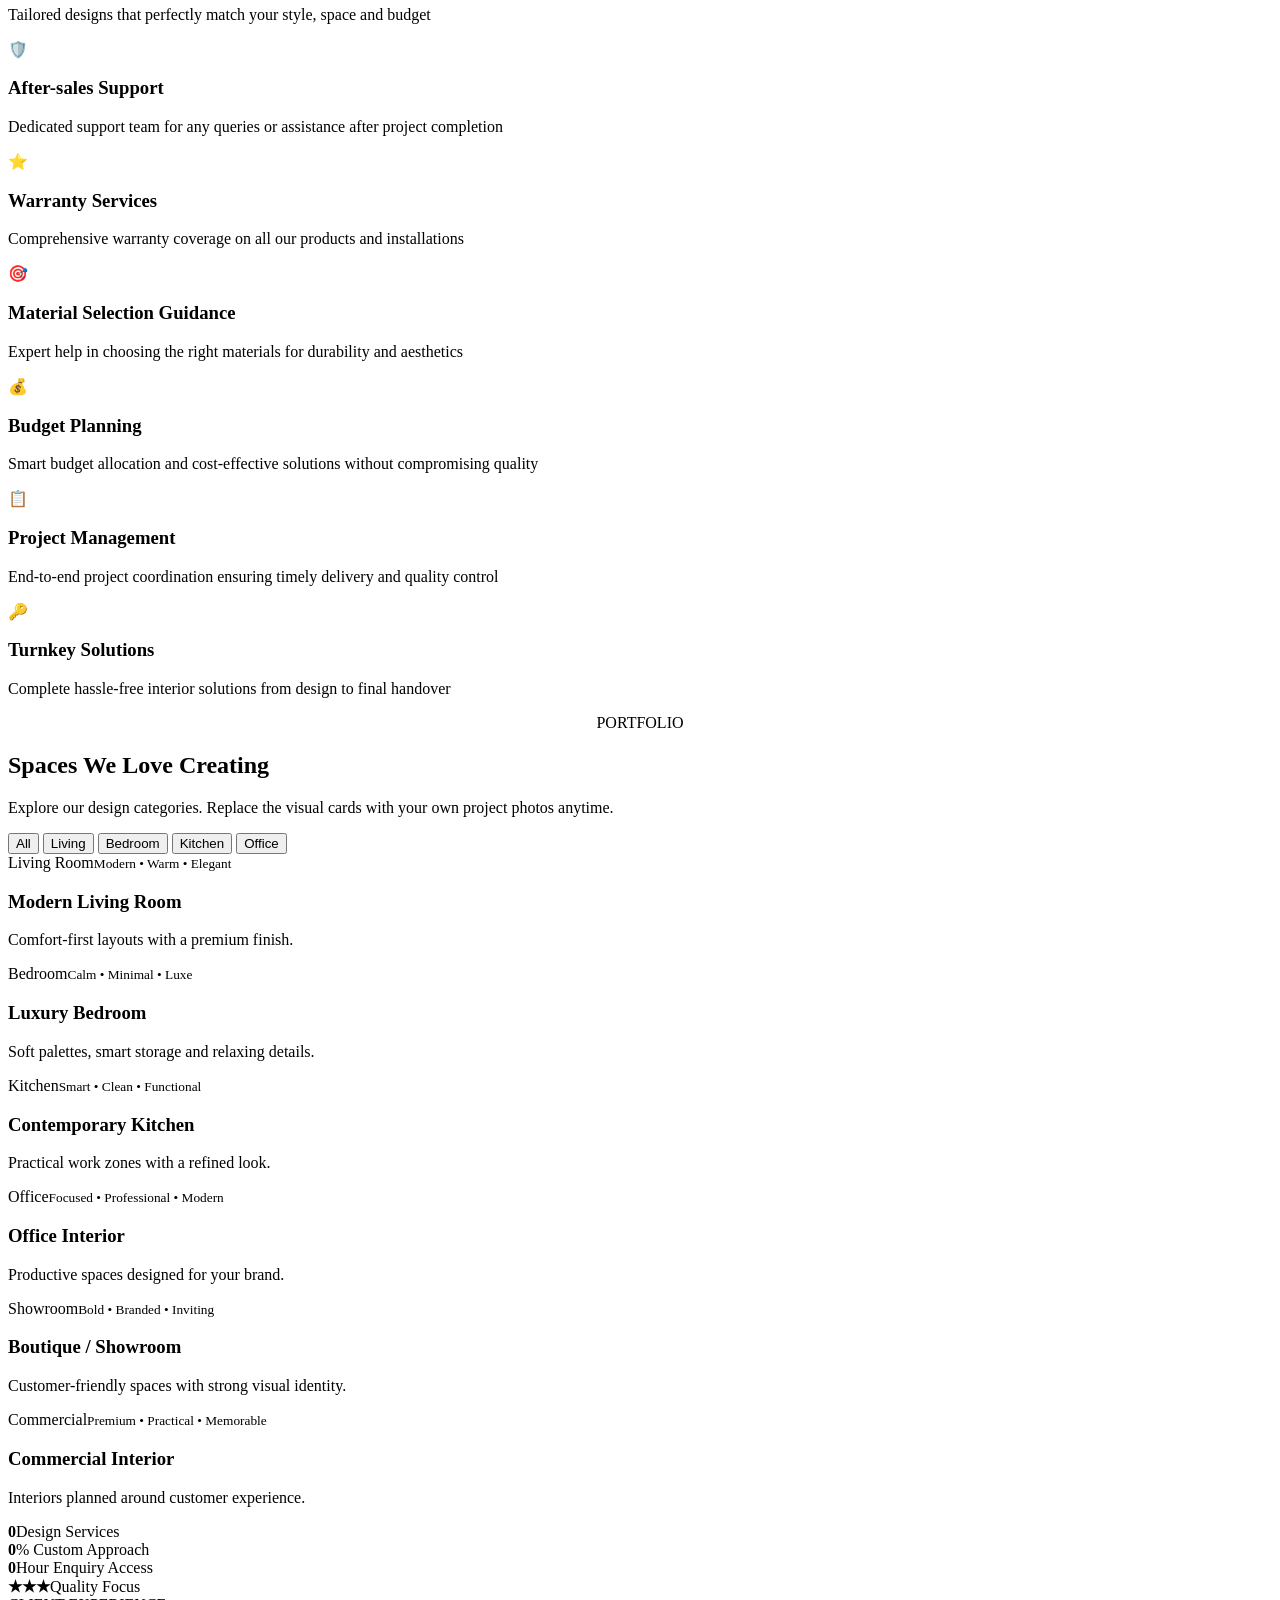
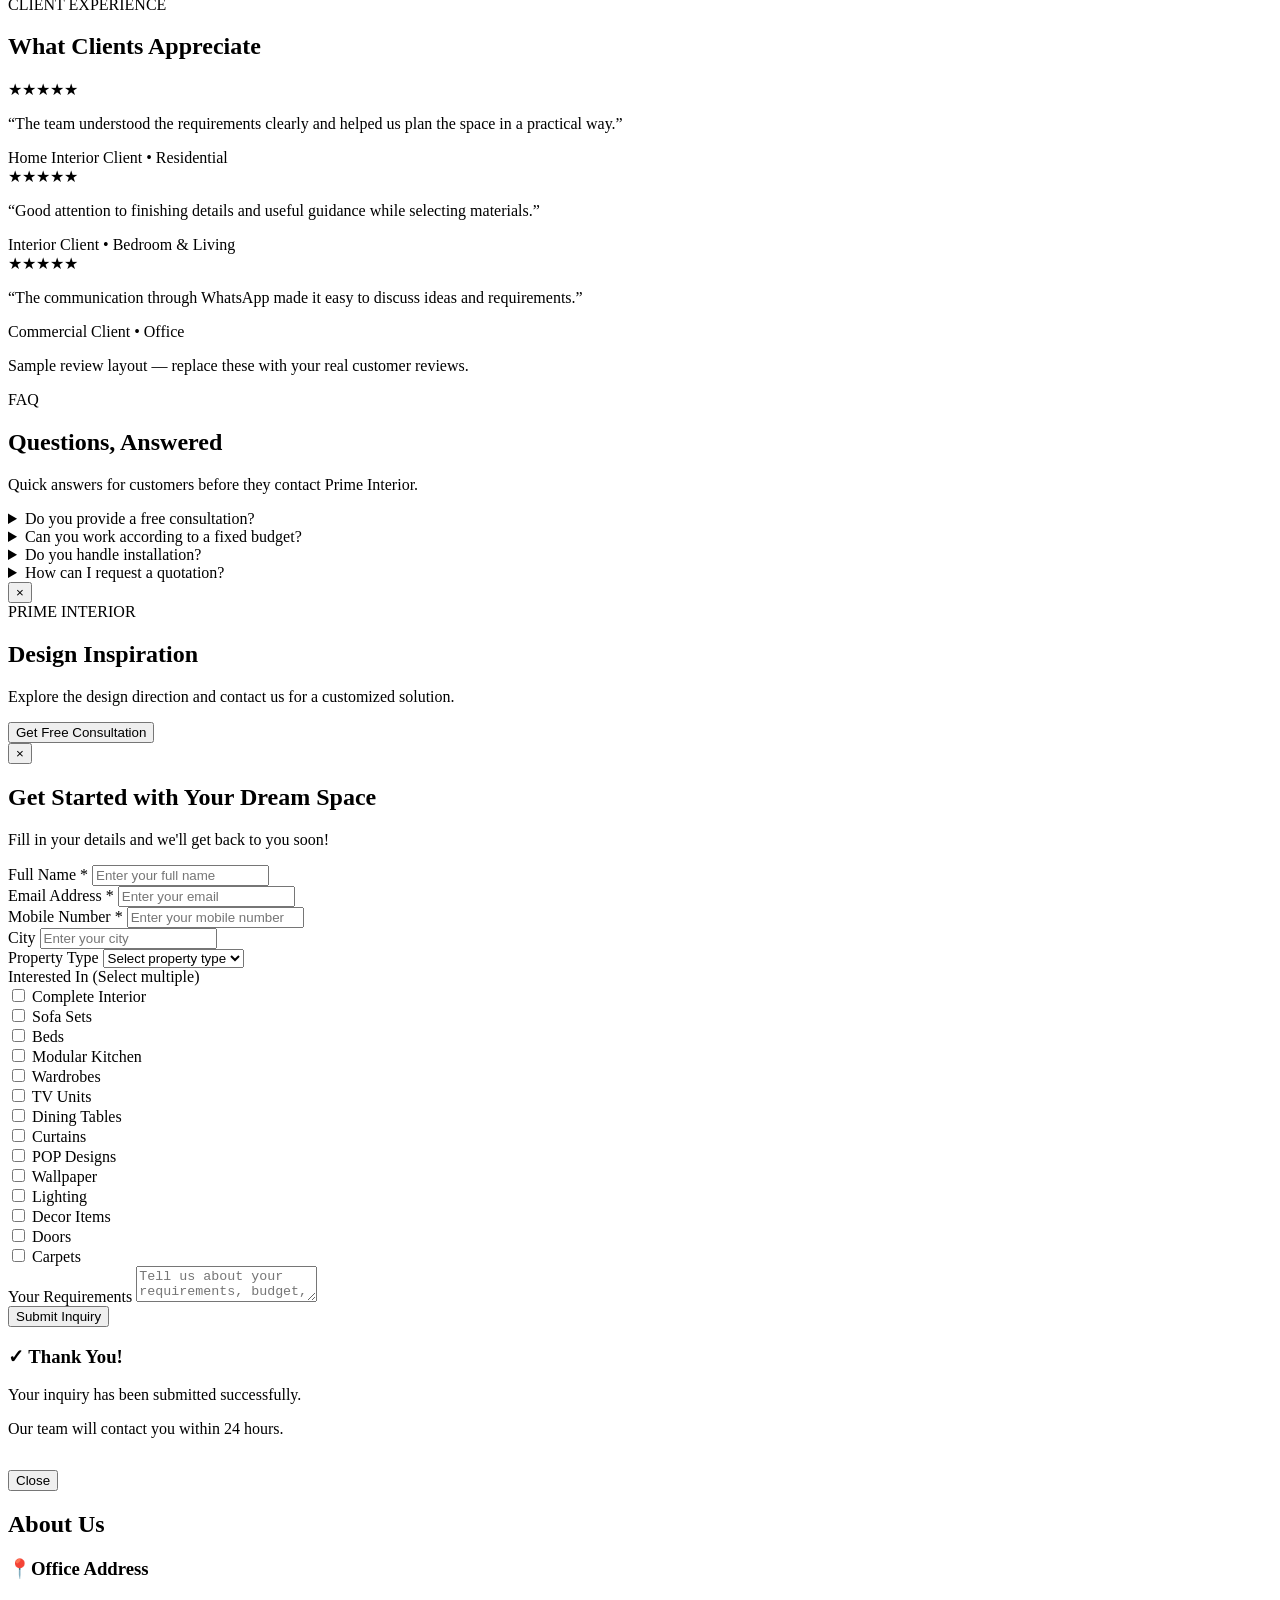
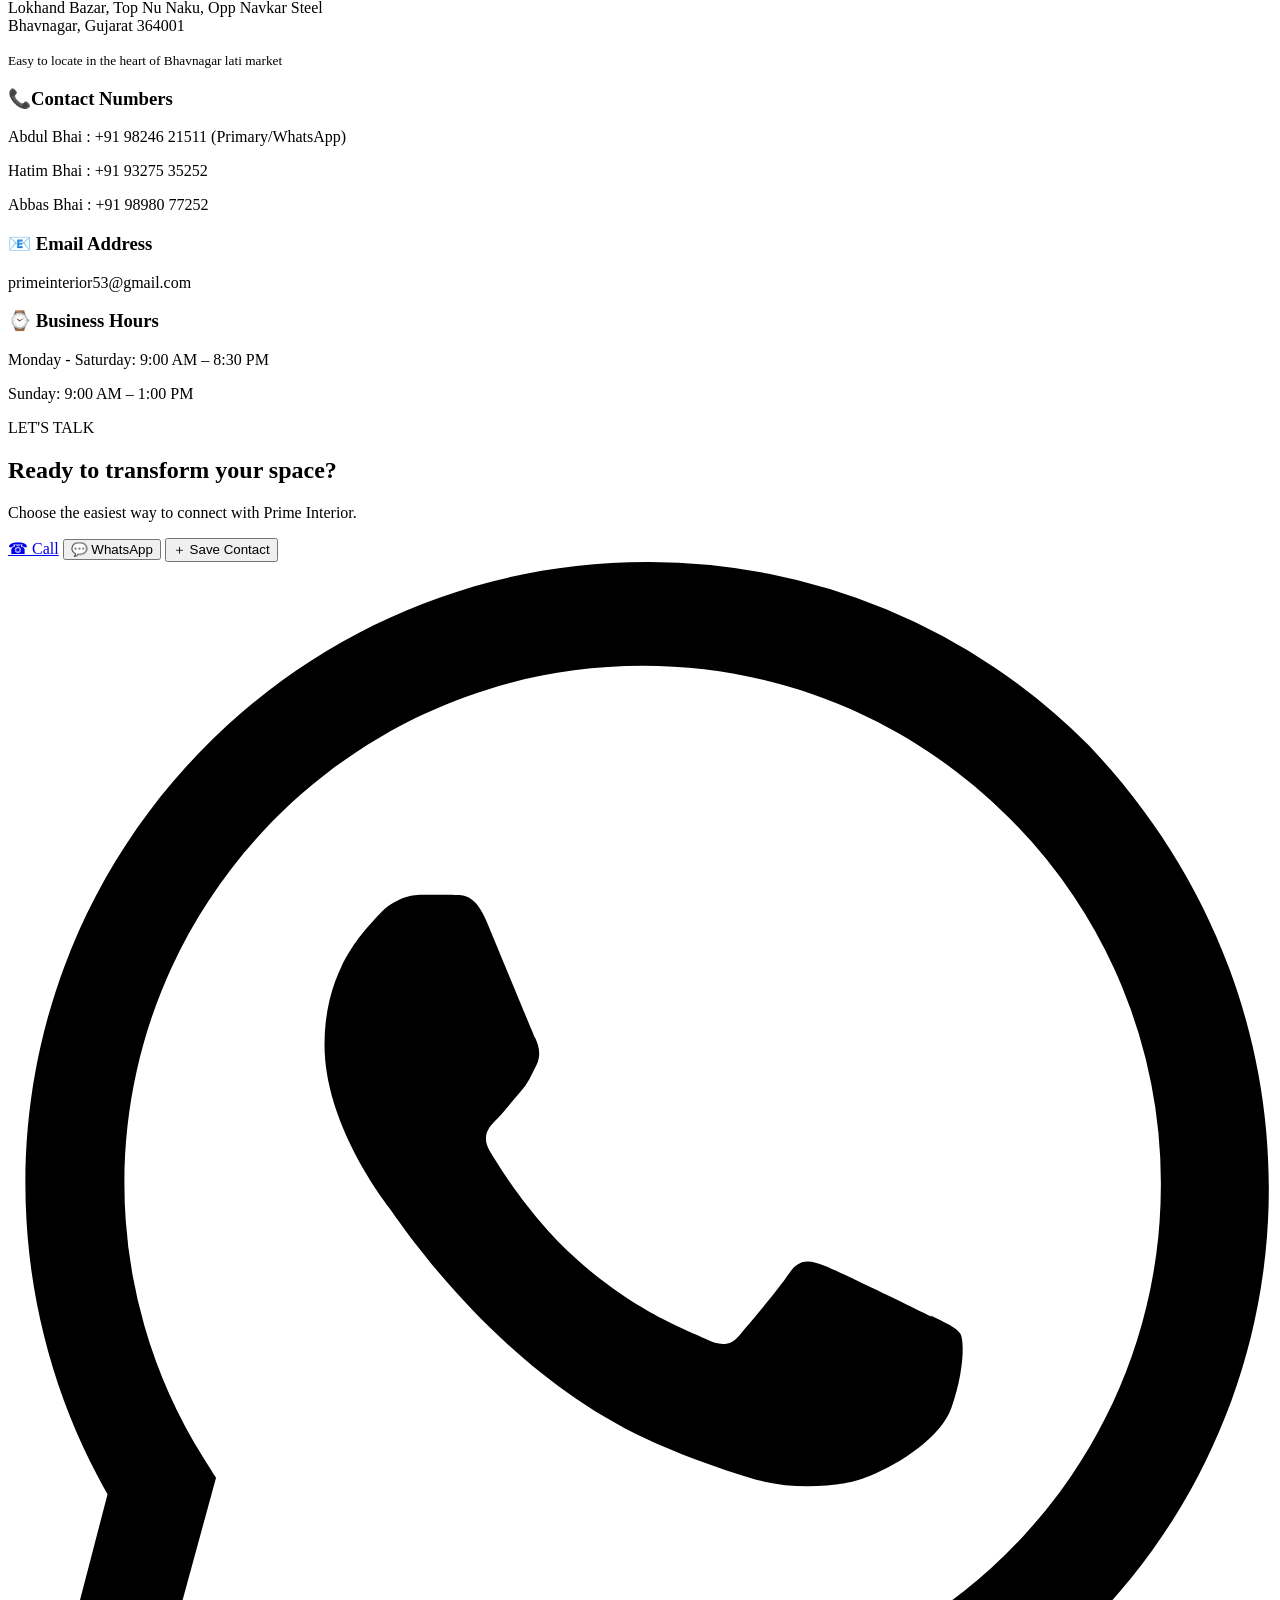
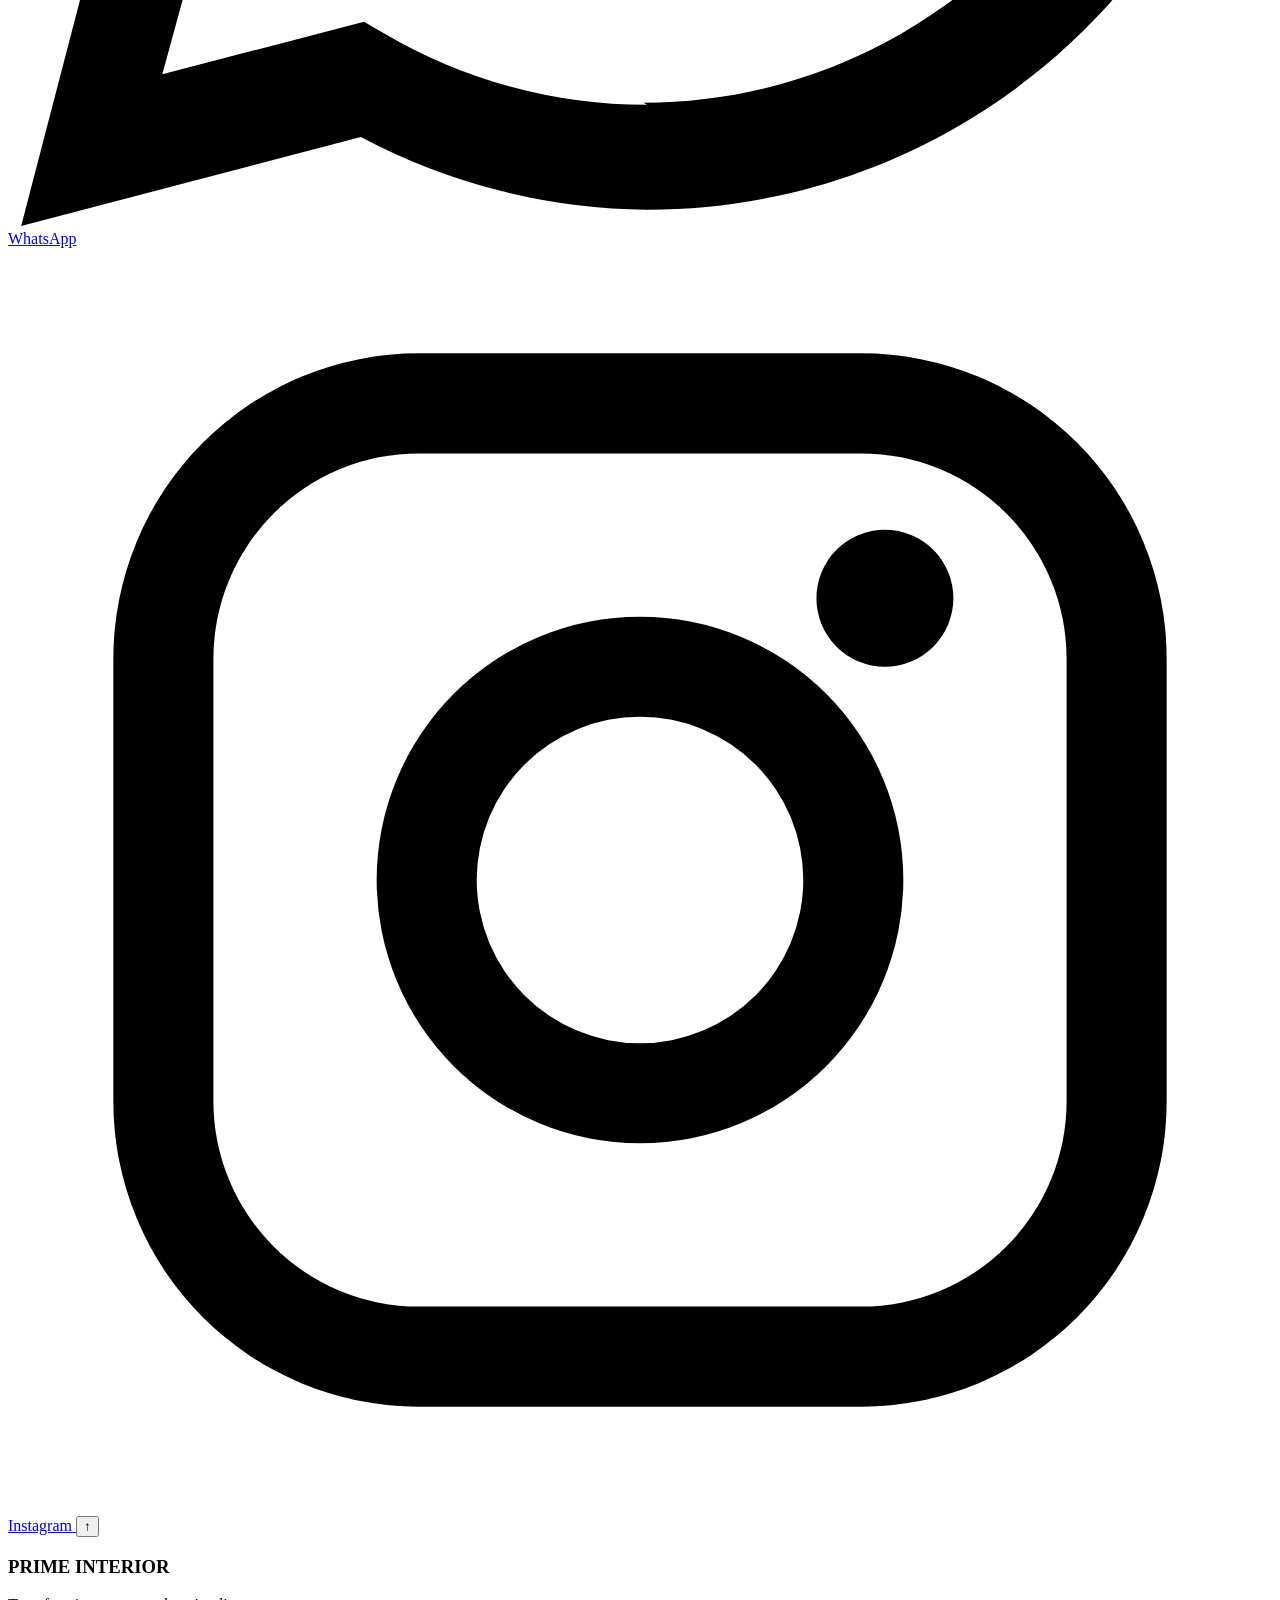
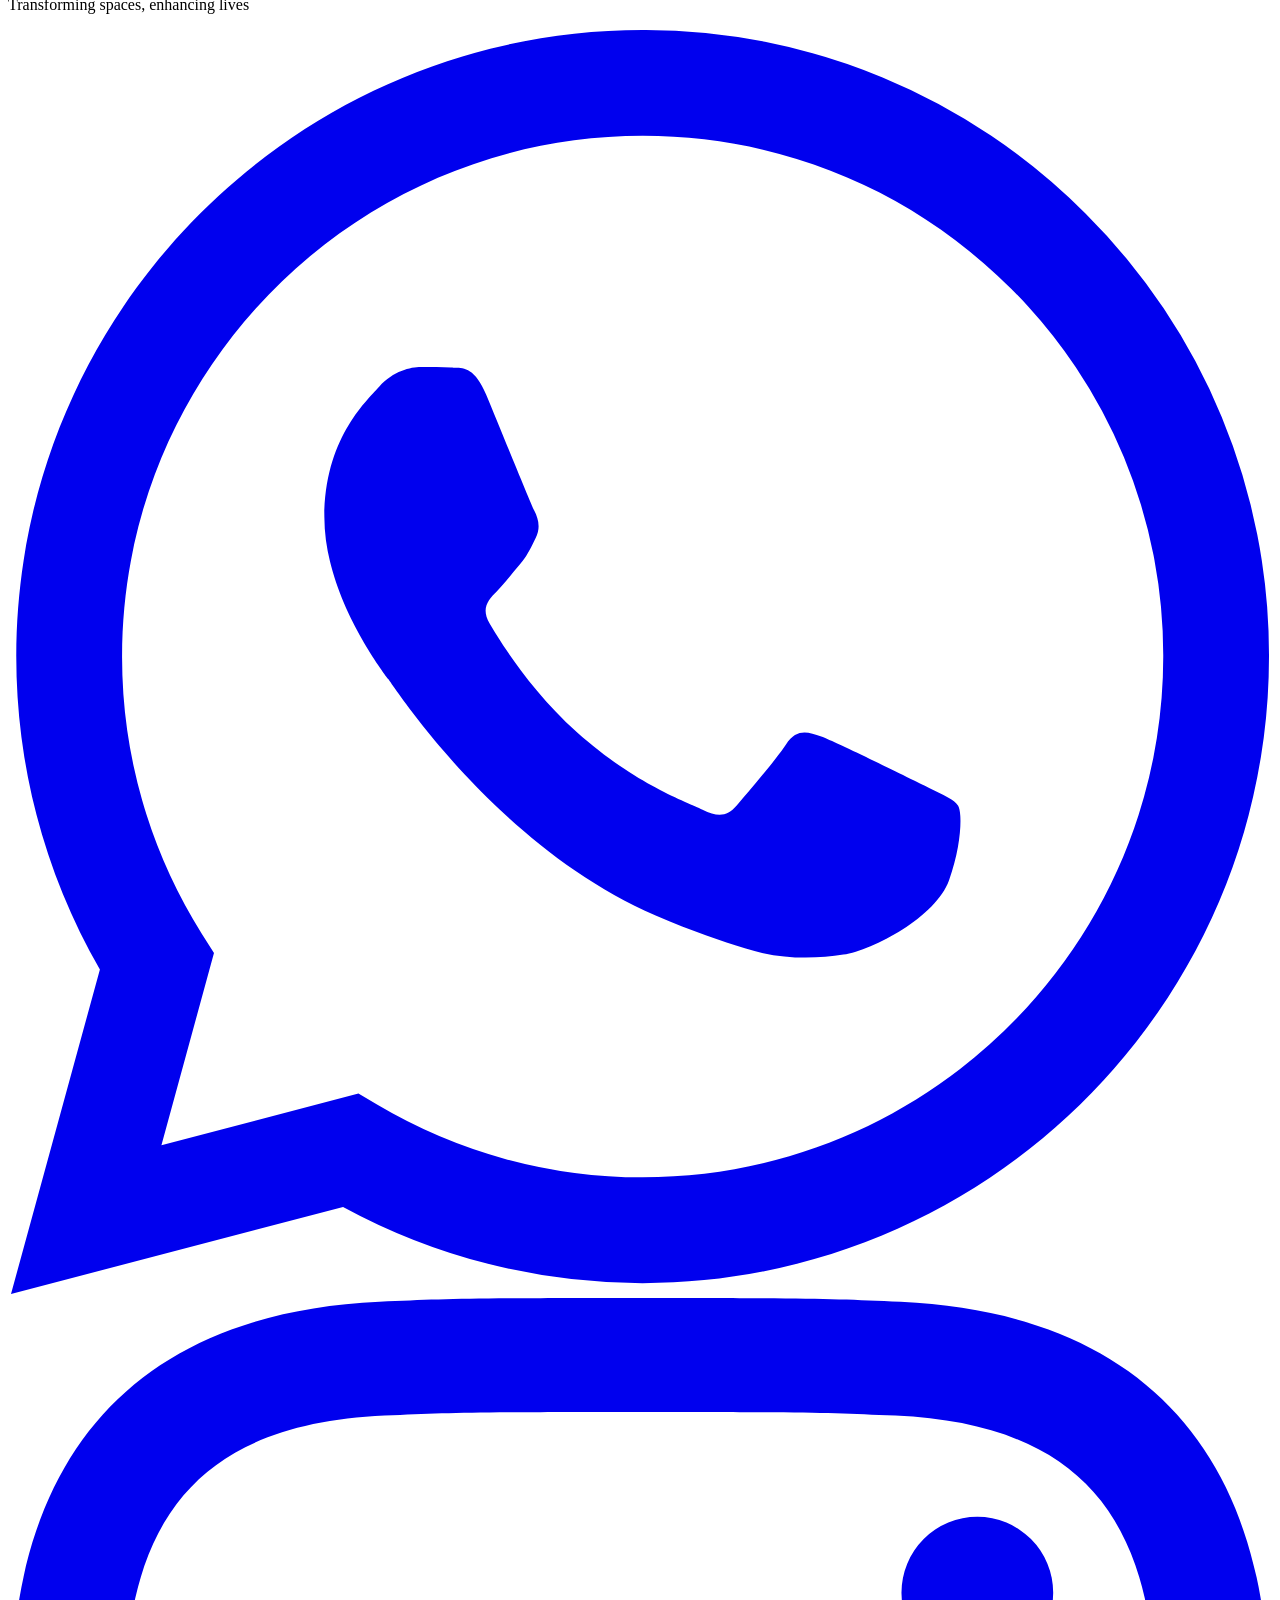
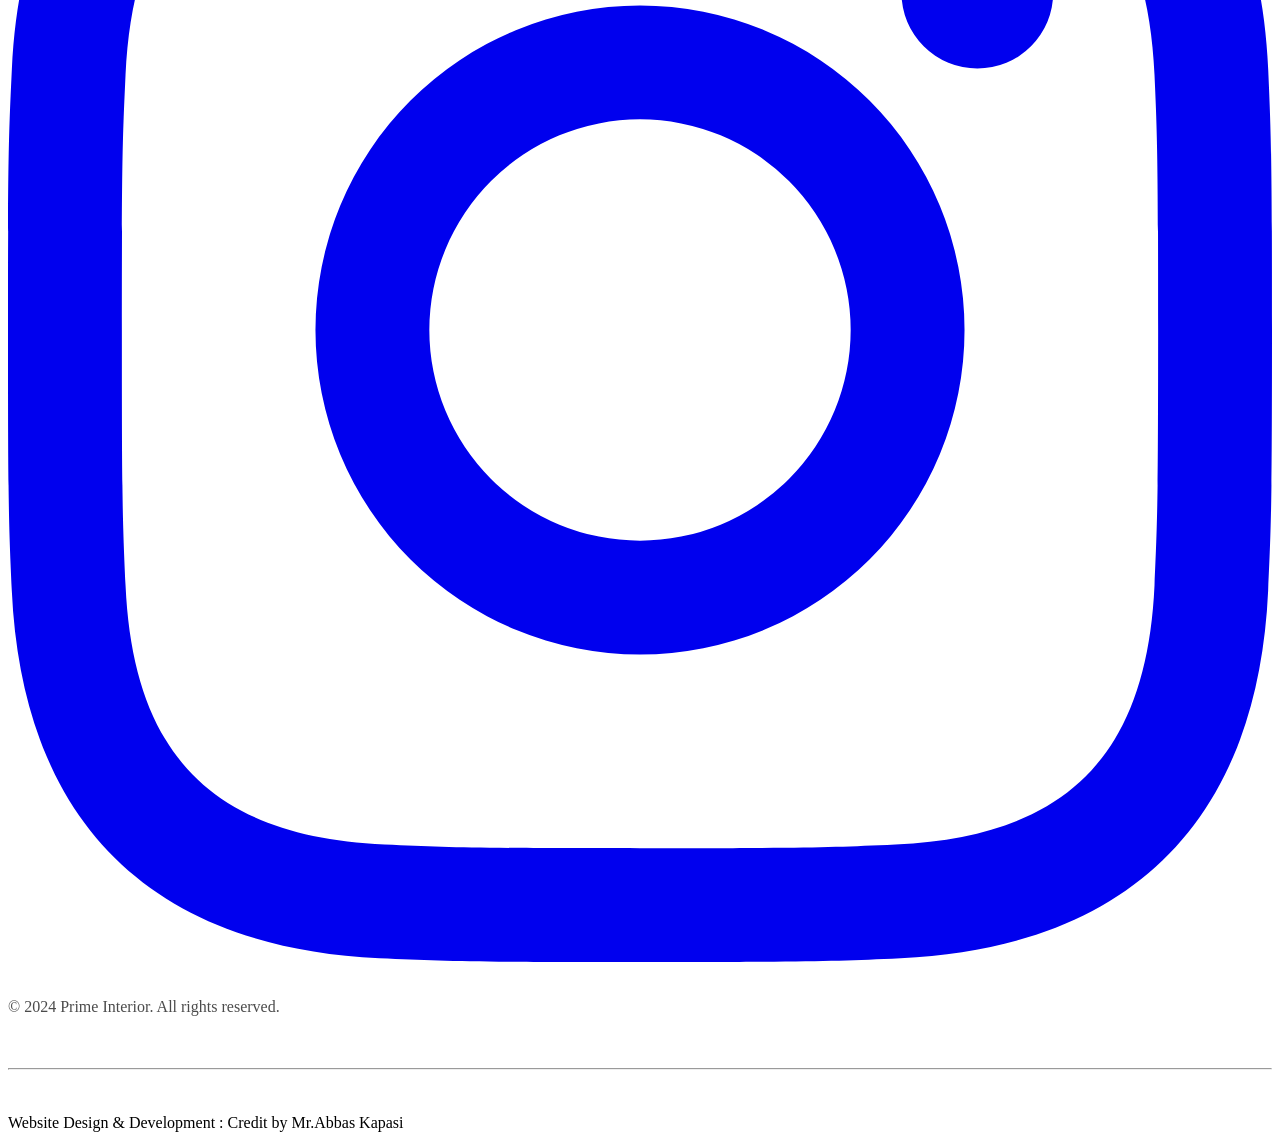
==== commit 12809bac: "Update print statement from 'Hello' to 'Goodbye'" ====
--- a/index.html
+++ b/index.html
@@ -3,22 +3,33 @@
 <head>
     <meta charset="UTF-8">
     <meta name="viewport" content="width=device-width, initial-scale=1.0">
+    <meta name="theme-color" content="#111111">
+    <meta name="description" content="Prime Interior - premium interior design, modular kitchen, wardrobe, lighting and turnkey interior solutions in Bhavnagar, Gujarat.">
+    <meta name="color-scheme" content="light dark">
     <title>Prime Interior - Transform Your Space</title>
-    <link rel="icon" href="image/prime_logo.png">
-    <link rel="stylesheet" href="prime_style.css">
+    <link rel="icon" href="./image/prime_logo.png">
+    <link rel="stylesheet" href="prime_interior_premium.css">
 </head>
 <body>
     <header>
         <nav>
-            <div class="logo">
-                <span>PRIME INTERIOR</span>
-            </div>
-            <ul class="nav-links">
-                <li><a href="#home" class="underline">Home</a></li>
-                <li><a href="#services" class="underline">Services</a></li>
-                <li><a href="#gallery" class="underline">Portfolio</a></li>
-                <li><a href="#contact" class="underline">Contact</a></li>
+            <a class="logo brand-logo" href="#home" aria-label="Prime Interior home">
+                <span class="brand-mark">PI</span>
+                <span>PRIME <b>INTERIOR</b></span>
+            </a>
+            <button class="menu-toggle" id="menuToggle" type="button" aria-label="Open navigation menu" aria-expanded="false" onclick="toggleMenu()">
+                <span></span><span></span><span></span>
+            </button>
+            <ul class="nav-links" id="navLinks">
+                <li><a href="#home" class="underline" onclick="closeMenu()">Home</a></li>
+                <li><a href="#services" class="underline" onclick="closeMenu()">Services</a></li>
+                <li><a href="#gallery" class="underline" onclick="closeMenu()">Portfolio</a></li>
+                <li><a href="#contact" class="underline" onclick="closeMenu()">Contact</a></li>
             </ul>
+            <div class="header-tools">
+                <!--<button class="theme-toggle" type="button" onclick="toggleTheme()" aria-label="Toggle theme" title="Toggle light/dark theme">☾</button>-->
+                <!--<button class="share-toggle" type="button" onclick="shareWebsite()" aria-label="Share Prime Interior" title="Share website">↗</button>-->
+            </div>
         </nav>
 
     </header>
@@ -26,16 +37,63 @@
     <section class="hero" id="home">
         <div class="hero-content">
             <div class="hero-logo-container">
-                <img src="image/prime_logo.png" alt=".Prime Interior" class="hero-logo-img">
+                <img src="./image/prime_logo.png" alt="Prime Interior logo" class="hero-logo-img" onerror="this.style.display='none'; this.parentElement.classList.add('logo-fallback');">
             </div>
             <h1>Transform Your Space</h1>
             <p>Premium interior design solutions that bring your vision to life</p>
+            <div class="hero-actions">
+                <button class="cta-button primary-cta" onclick="openInquiryForm()">Get Free Consultation</button>
+                <a class="cta-button secondary-cta" href="whatsapp://send?phone=919898077252&text=Hello%20Prime%20Interior%2C%20I%20want%20to%20discuss%20an%20interior%20project." onclick="openWhatsApp(event, 'Hello Prime Interior, I want to discuss an interior project.')">WhatsApp Us</a>
+            </div>
+            <div class="hero-highlights">
+                <span>✦ Custom Designs</span>
+                <span>✦ Quality Finish</span>
+                <span>✦ End-to-End Service</span>
+            </div>
+            <div class="hero-mini-actions">
+                <a href="tel:+919824621511">☎ Call Now</a>
+                <button type="button" onclick="openDirections()">⌖ Get Directions</button>
+            </div>
             <!--<button class="cta-button" onclick="openInquiryForm()">
                 Get Started
             </button>-->
         </div>
     </section>
 
+    <!--<section class="trust-strip" aria-label="Prime Interior highlights">
+        <div class="trust-item"><strong>10+</strong><span>Design Services</span></div>
+        <div class="trust-item"><strong>100%</strong><span>Custom Solutions</span></div>
+        <div class="trust-item"><strong>24/7</strong><span>WhatsApp Enquiry</span></div>
+        <div class="trust-item"><strong>★</strong><span>Quality Focused</span></div>
+    </section>-->
+
+    <section class="why-us section-light" id="why-us">
+        <div class="container">
+            <div class="eyebrow">WHY PRIME INTERIOR</div>
+            <h2 class="section-title">Designed Around <span>Your Life</span></h2>
+            <p class="section-lead">From the first idea to the final finish, we focus on practical layouts, elegant details and a smooth experience.</p>
+            <div class="why-grid">
+                <article class="why-card"><span>01</span><div><h3>Personalized Design</h3><p>Every space is planned around your style, needs and budget.</p></div></article>
+                <article class="why-card"><span>02</span><div><h3>Material Guidance</h3><p>Get practical help choosing finishes, fittings, colours and materials.</p></div></article>
+                <article class="why-card"><span>03</span><div><h3>One-Stop Execution</h3><p>Design, coordination and installation are handled in one workflow.</p></div></article>
+                <article class="why-card"><span>04</span><div><h3>After-Sales Support</h3><p>We stay available for support after your project is completed.</p></div></article>
+            </div>
+        </div>
+    </section>
+
+    <section class="process-section">
+        <div class="container">
+            <div class="eyebrow">OUR PROCESS</div>
+            <h2 class="section-title"><span>From Idea to Beautiful Space</span></h2>
+            <div class="process-grid">
+                <article class="process-card"><div class="process-number">01</div><h3>Consult</h3><p>Tell us about your space, style, needs and budget.</p></article>
+                <article class="process-card"><div class="process-number">02</div><h3>Design</h3><p>We shape the concept, layout, materials and visual direction.</p></article>
+                <article class="process-card"><div class="process-number">03</div><h3>Execute</h3><p>Our team coordinates the work and installation with attention to detail.</p></article>
+                <article class="process-card"><div class="process-number">04</div><h3>Handover</h3><p>Final checks, finishing touches and support after completion.</p></article>
+            </div>
+        </div>
+    </section>
+
     <section class="services" id="services">
         <div class="container">
             <h2 class="section-title" style="color: #333;">Our Services</h2>
@@ -97,17 +155,92 @@
 
     <section class="gallery" id="gallery">
         <div class="container">
-            <h2 class="section-title">Our Portfolio</h2>
-            <div class="gallery-grid">
-                <div class="gallery-item">Modern Living Room</div>
-                <div class="gallery-item">Luxury Bedroom</div>
-                <div class="gallery-item">Contemporary Kitchen</div>
-                <div class="gallery-item">Office Design</div>
-                <div class="gallery-item">Boutique Store</div>
-                <div class="gallery-item">Restaurant Interior</div>
-            </div>
-        </div>
-    </section>
+            <div class="eyebrow" align="center">PORTFOLIO</div>
+            <h2 class="section-title">Spaces We <span>Love Creating</span></h2>
+            <p class="section-lead">Explore our design categories. Replace the visual cards with your own project photos anytime.</p>
+            <div class="gallery-filters" role="tablist" aria-label="Portfolio categories">
+                <button class="filter-btn active" data-filter="all" onclick="filterGallery('all', this)">All</button>
+                <button class="filter-btn" data-filter="living" onclick="filterGallery('living', this)">Living</button>
+                <button class="filter-btn" data-filter="bedroom" onclick="filterGallery('bedroom', this)">Bedroom</button>
+                <button class="filter-btn" data-filter="kitchen" onclick="filterGallery('kitchen', this)">Kitchen</button>
+                <button class="filter-btn" data-filter="office" onclick="filterGallery('office', this)">Office</button>
+            </div>
+            <div class="gallery-grid premium-gallery">
+                <article class="gallery-card gallery-item" data-category="living" tabindex="0" onclick="openDesignCard(this)">
+                    <div class="visual visual-living"><span>Living Room</span><small>Modern • Warm • Elegant</small></div>
+                    <div class="gallery-card-body"><h3>Modern Living Room</h3><p>Comfort-first layouts with a premium finish.</p></div>
+                </article>
+                <article class="gallery-card gallery-item" data-category="bedroom" tabindex="0" onclick="openDesignCard(this)">
+                    <div class="visual visual-bedroom"><span>Bedroom</span><small>Calm • Minimal • Luxe</small></div>
+                    <div class="gallery-card-body"><h3>Luxury Bedroom</h3><p>Soft palettes, smart storage and relaxing details.</p></div>
+                </article>
+                <article class="gallery-card gallery-item" data-category="kitchen" tabindex="0" onclick="openDesignCard(this)">
+                    <div class="visual visual-kitchen"><span>Kitchen</span><small>Smart • Clean • Functional</small></div>
+                    <div class="gallery-card-body"><h3>Contemporary Kitchen</h3><p>Practical work zones with a refined look.</p></div>
+                </article>
+                <article class="gallery-card gallery-item" data-category="office" tabindex="0" onclick="openDesignCard(this)">
+                    <div class="visual visual-office"><span>Office</span><small>Focused • Professional • Modern</small></div>
+                    <div class="gallery-card-body"><h3>Office Interior</h3><p>Productive spaces designed for your brand.</p></div>
+                </article>
+                <article class="gallery-card gallery-item" data-category="living" tabindex="0" onclick="openDesignCard(this)">
+                    <div class="visual visual-store"><span>Showroom</span><small>Bold • Branded • Inviting</small></div>
+                    <div class="gallery-card-body"><h3>Boutique / Showroom</h3><p>Customer-friendly spaces with strong visual identity.</p></div>
+                </article>
+                <article class="gallery-card gallery-item" data-category="office" tabindex="0" onclick="openDesignCard(this)">
+                    <div class="visual visual-restaurant"><span>Commercial</span><small>Premium • Practical • Memorable</small></div>
+                    <div class="gallery-card-body"><h3>Commercial Interior</h3><p>Interiors planned around customer experience.</p></div>
+                </article>
+            </div>
+        </div>
+    </section>
+
+    <section class="numbers-section">
+        <div class="container">
+            <div class="numbers-grid">
+                <div class="number-card"><strong class="counter" data-target="10">0</strong><span>Design Services</span></div>
+                <div class="number-card"><strong class="counter" data-target="100">0</strong><span>% Custom Approach</span></div>
+                <div class="number-card"><strong class="counter" data-target="24">0</strong><span>Hour Enquiry Access</span></div>
+                <div class="number-card"><strong>★★★</strong><span>Quality Focus</span></div>
+            </div>
+        </div>
+    </section>
+
+    <section class="testimonials-section">
+        <div class="container">
+            <div class="eyebrow">CLIENT EXPERIENCE</div>
+            <h2 class="section-title">What Clients <span>Appreciate</span></h2>
+            <div class="testimonial-grid">
+                <article class="testimonial-card"><div class="stars">★★★★★</div><p>“The team understood the requirements clearly and helped us plan the space in a practical way.”</p><div class="client">Home Interior Client <span>• Residential</span></div></article>
+                <article class="testimonial-card"><div class="stars">★★★★★</div><p>“Good attention to finishing details and useful guidance while selecting materials.”</p><div class="client">Interior Client <span>• Bedroom & Living</span></div></article>
+                <article class="testimonial-card"><div class="stars">★★★★★</div><p>“The communication through WhatsApp made it easy to discuss ideas and requirements.”</p><div class="client">Commercial Client <span>• Office</span></div></article>
+            </div>
+            <p class="demo-note">Sample review layout — replace these with your real customer reviews.</p>
+        </div>
+    </section>
+
+    <section class="faq-section">
+        <div class="container faq-wrap">
+            <div>
+                <div class="eyebrow">FAQ</div>
+                <h2 class="section-title">Questions, <span>Answered</span></h2>
+                <p class="section-lead">Quick answers for customers before they contact Prime Interior.</p>
+            </div>
+            <div class="faq-list">
+                <details><summary>Do you provide a free consultation?</summary><p>Yes. Customers can use the enquiry form or WhatsApp button to start a discussion.</p></details>
+                <details><summary>Can you work according to a fixed budget?</summary><p>Yes. Share your approximate budget and requirements so the design and material choices can be planned accordingly.</p></details>
+                <details><summary>Do you handle installation?</summary><p>Yes. On-site installation and project coordination are part of the listed services.</p></details>
+                <details><summary>How can I request a quotation?</summary><p>Use “Get Free Consultation” and send the enquiry directly through WhatsApp.</p></details>
+            </div>
+        </div>
+    </section>
+
+    <div class="design-popup" id="designPopup" aria-hidden="true">
+        <div class="design-popup-card">
+            <button type="button" class="design-popup-close" onclick="closeDesignCard()" aria-label="Close">×</button>
+            <div id="designPopupVisual" class="design-popup-visual"></div>
+            <div class="design-popup-content"><div class="eyebrow">PRIME INTERIOR</div><h2 id="designPopupTitle">Design Inspiration</h2><p id="designPopupText">Explore the design direction and contact us for a customized solution.</p><button class="gold-action" onclick="closeDesignCard(); openInquiryForm();">Get Free Consultation</button></div>
+        </div>
+    </div>
 
     <!-- Customer Inquiry Form Modal -->
     <div class="inquiry-modal" id="inquiryModal">
@@ -275,27 +408,71 @@
         </div>
     </section>
 
+    <section class="contact-actions-section">
+        <div class="container">
+            <div class="contact-cta-card">
+                <div>
+                    <div class="eyebrow">LET'S TALK</div>
+                    <h2>Ready to transform your space?</h2>
+                    <p>Choose the easiest way to connect with Prime Interior.</p>
+                </div>
+                <div class="contact-cta-actions">
+                    <a href="tel:+919824621511" class="outline-action">☎ Call</a>
+                    <button type="button" class="gold-action" onclick="openWhatsApp(null, 'Hello Prime Interior, I would like to discuss my interior project.')">💬 WhatsApp</button>
+                    <button type="button" class="outline-action" onclick="saveContact()">＋ Save Contact</button>
+                </div>
+            </div>
+        </div>
+    </section>
+
+    <!-- Floating contact buttons: stay visible while scrolling -->
+    <div class="floating-contact" aria-label="Quick contact">
+        <a class="floating-btn whatsapp-float"
+           href="https://wa.me/919898077252"
+           onclick="openWhatsApp(event, 'Hello Prime Interior, I want to know more.')"
+           aria-label="Open WhatsApp">
+            <svg class="social-svg" viewBox="0 0 24 24" aria-hidden="true">
+                <path d="M20.52 3.48A11.78 11.78 0 0 0 12.13 0C5.62 0 .33 5.29.33 11.8c0 2.08.54 4.11 1.56 5.9L.25 24l6.45-1.69a11.77 11.77 0 0 0 5.43 1.38h.01c6.51 0 11.8-5.29 11.8-11.8 0-3.15-1.23-6.11-3.42-8.41ZM12.14 21.7h-.01a9.82 9.82 0 0 1-5.01-1.37l-.36-.21-3.83 1 1.02-3.73-.24-.38a9.8 9.8 0 0 1-1.5-5.21c0-5.42 4.41-9.83 9.84-9.83 2.63 0 5.1 1.03 6.96 2.89a9.78 9.78 0 0 1 2.88 6.97c0 5.42-4.41 9.83-9.83 9.83Zm5.4-7.37c-.3-.15-1.77-.87-2.04-.97-.27-.1-.47-.15-.67.15-.2.3-.77.97-.94 1.17-.17.2-.35.22-.65.07-.3-.15-1.27-.47-2.42-1.49-.89-.79-1.49-1.77-1.67-2.07-.17-.3-.02-.46.13-.61.14-.14.3-.35.45-.52.15-.17.2-.3.3-.5.1-.2.05-.37-.02-.52-.07-.15-.67-1.61-.92-2.21-.24-.58-.49-.5-.67-.51h-.57c-.2 0-.52.07-.8.37-.27.3-1.04 1.02-1.04 2.48s1.07 2.88 1.22 3.08c.15.2 2.1 3.2 5.09 4.49.71.31 1.27.49 1.7.63.71.23 1.36.2 1.87.12.57-.08 1.77-.72 2.02-1.42.25-.7.25-1.3.17-1.42-.07-.12-.27-.2-.57-.35Z"/>
+            </svg>
+            <span class="float-label">WhatsApp</span>
+        </a>
+
+        <a class="floating-btn instagram-float"
+           href="https://www.instagram.com/prime_interior_pi/"
+           onclick="openInstagram(event)"
+           aria-label="Open Instagram">
+            <svg class="social-svg" viewBox="0 0 24 24" aria-hidden="true">
+                <path d="M7.8 2h8.4A5.8 5.8 0 0 1 22 7.8v8.4a5.8 5.8 0 0 1-5.8 5.8H7.8A5.8 5.8 0 0 1 2 16.2V7.8A5.8 5.8 0 0 1 7.8 2Zm0 1.9a3.9 3.9 0 0 0-3.9 3.9v8.4a3.9 3.9 0 0 0 3.9 3.9h8.4a3.9 3.9 0 0 0 3.9-3.9V7.8a3.9 3.9 0 0 0-3.9-3.9H7.8Zm8.85 1.45a1.3 1.3 0 1 1 0 2.6 1.3 1.3 0 0 1 0-2.6ZM12 7a5 5 0 1 1 0 10 5 5 0 0 1 0-10Zm0 1.9A3.1 3.1 0 1 0 12 15.1 3.1 3.1 0 0 0 12 8.9Z"/>
+            </svg>
+            <span class="float-label">Instagram</span>
+        </a>
+
+        <button class="floating-top" type="button" onclick="scrollToTop()" aria-label="Back to top">↑</button>
+    </div>
+
     <footer>
         <div class="footer-content">
             <h3>PRIME INTERIOR</h3>
             <p>Transforming spaces, enhancing lives</p>
             <div class="social-links">
-                <a href="https://wa.me/919898077252" target="_blank" title="WhatsApp">
+                <a href="whatsapp://send?phone=919898077252" onclick="openWhatsApp(event, 'Hello Prime Interior, I want to discuss an interior project.')" title="WhatsApp" aria-label="WhatsApp">
+
                     <svg viewBox="0 0 24 24" fill="currentColor">
                         <path d="M17.472 14.382c-.297-.149-1.758-.867-2.03-.967-.273-.099-.471-.148-.67.15-.197.297-.767.966-.94 1.164-.173.199-.347.223-.644.075-.297-.15-1.255-.463-2.39-1.475-.883-.788-1.48-1.761-1.653-2.059-.173-.297-.018-.458.13-.606.134-.133.298-.347.446-.52.149-.174.198-.298.298-.497.099-.198.05-.371-.025-.52-.075-.149-.669-1.612-.916-2.207-.242-.579-.487-.5-.669-.51-.173-.008-.371-.01-.57-.01-.198 0-.52.074-.792.372-.272.297-1.04 1.016-1.04 2.479 0 1.462 1.065 2.875 1.213 3.074.149.198 2.096 3.2 5.077 4.487.709.306 1.262.489 1.694.625.712.227 1.36.195 1.871.118.571-.085 1.758-.719 2.006-1.413.248-.694.248-1.289.173-1.413-.074-.124-.272-.198-.57-.347m-5.421 7.403h-.004a9.87 9.87 0 01-5.031-1.378l-.361-.214-3.741.982.998-3.648-.235-.374a9.86 9.86 0 01-1.51-5.26c.001-5.45 4.436-9.884 9.888-9.884 2.64 0 5.122 1.03 6.988 2.898a9.825 9.825 0 012.893 6.994c-.003 5.45-4.437 9.884-9.885 9.884m8.413-18.297A11.815 11.815 0 0012.05 0C5.495 0 .16 5.335.157 11.892c0 2.096.547 4.142 1.588 5.945L.057 24l6.305-1.654a11.882 11.882 0 005.683 1.448h.005c6.554 0 11.89-5.335 11.893-11.893a11.821 11.821 0 00-3.48-8.413Z"/>
                     </svg>
                 </a>
-                <a href="https://instagram.com/prime_interior_pi" target="_blank" title="Instagram">
+                <a href="instagram://user?username=prime_interior_pi" onclick="openInstagram(event)" title="Instagram" aria-label="Instagram">
                     <svg viewBox="0 0 24 24" fill="currentColor">
                         <path d="M12 2.163c3.204 0 3.584.012 4.85.07 3.252.148 4.771 1.691 4.919 4.919.058 1.265.069 1.645.069 4.849 0 3.205-.012 3.584-.069 4.849-.149 3.225-1.664 4.771-4.919 4.919-1.266.058-1.644.07-4.85.07-3.204 0-3.584-.012-4.849-.07-3.26-.149-4.771-1.699-4.919-4.92-.058-1.265-.07-1.644-.07-4.849 0-3.204.013-3.583.07-4.849.149-3.227 1.664-4.771 4.919-4.919 1.266-.057 1.645-.069 4.849-.069zM12 0C8.741 0 8.333.014 7.053.072 2.695.272.273 2.69.073 7.052.014 8.333 0 8.741 0 12c0 3.259.014 3.668.072 4.948.2 4.358 2.618 6.78 6.98 6.98C8.333 23.986 8.741 24 12 24c3.259 0 3.668-.014 4.948-.072 4.354-.2 6.782-2.618 6.979-6.98.059-1.28.073-1.689.073-4.948 0-3.259-.014-3.667-.072-4.947-.196-4.354-2.617-6.78-6.979-6.98C15.668.014 15.259 0 12 0zm0 5.838a6.162 6.162 0 100 12.324 6.162 6.162 0 000-12.324zM12 16a4 4 0 110-8 4 4 0 010 8zm6.406-11.845a1.44 1.44 0 100 2.881 1.44 1.44 0 000-2.881z"/>
                     </svg>
                 </a>
             </div>
-            <p style="margin-top: 2rem; opacity: 0.7;">© 2024 Prime Interior. All rights reserved.</p>
+            <p style="margin-top: 2rem; opacity: 0.7;">© 2024 Prime Interior. All rights reserved.<br><br><br>
+                <hr><br><br>Website Design & Development : Credit by Mr.Abbas Kapasi</p>
         </div>
     </footer>
 
     
-    <script src="/interior2/prime_script.js"></script>
+    <script src="prime_interior_premium.js"></script>
 </body>
 </html>
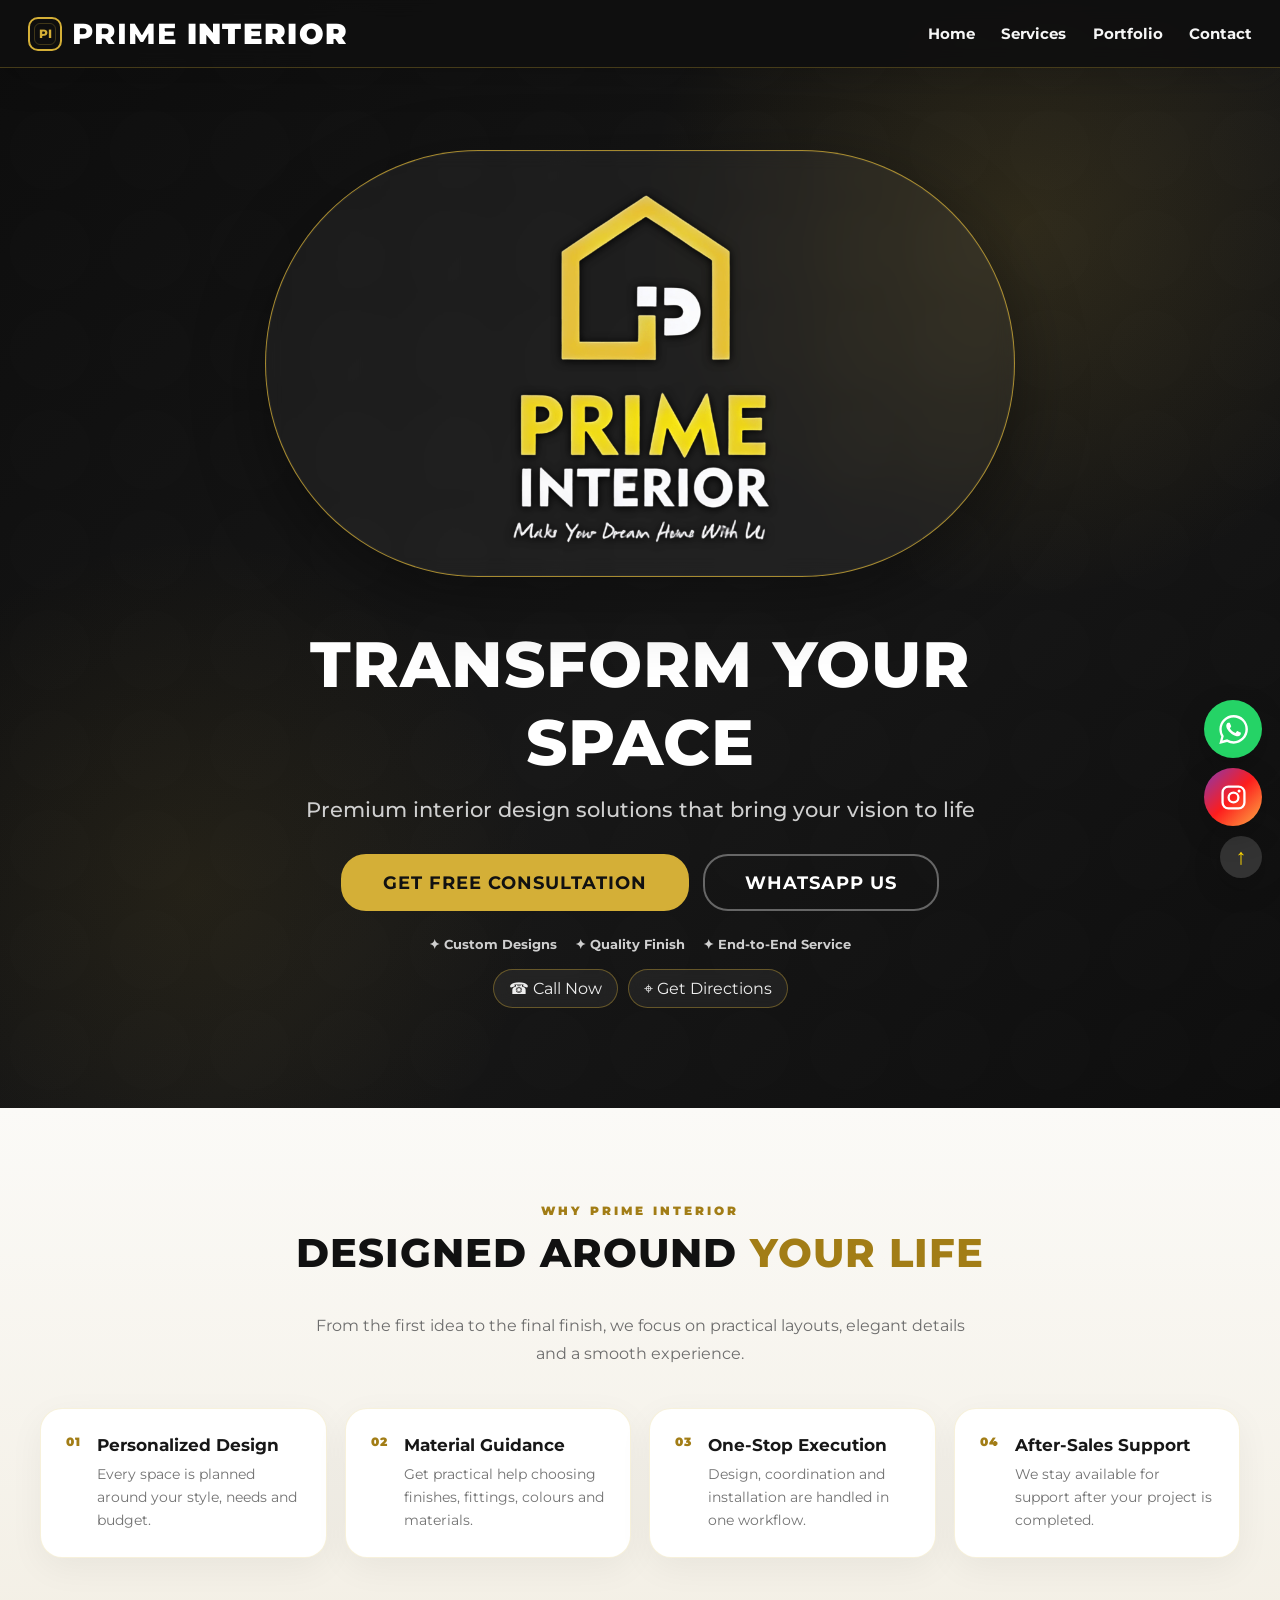
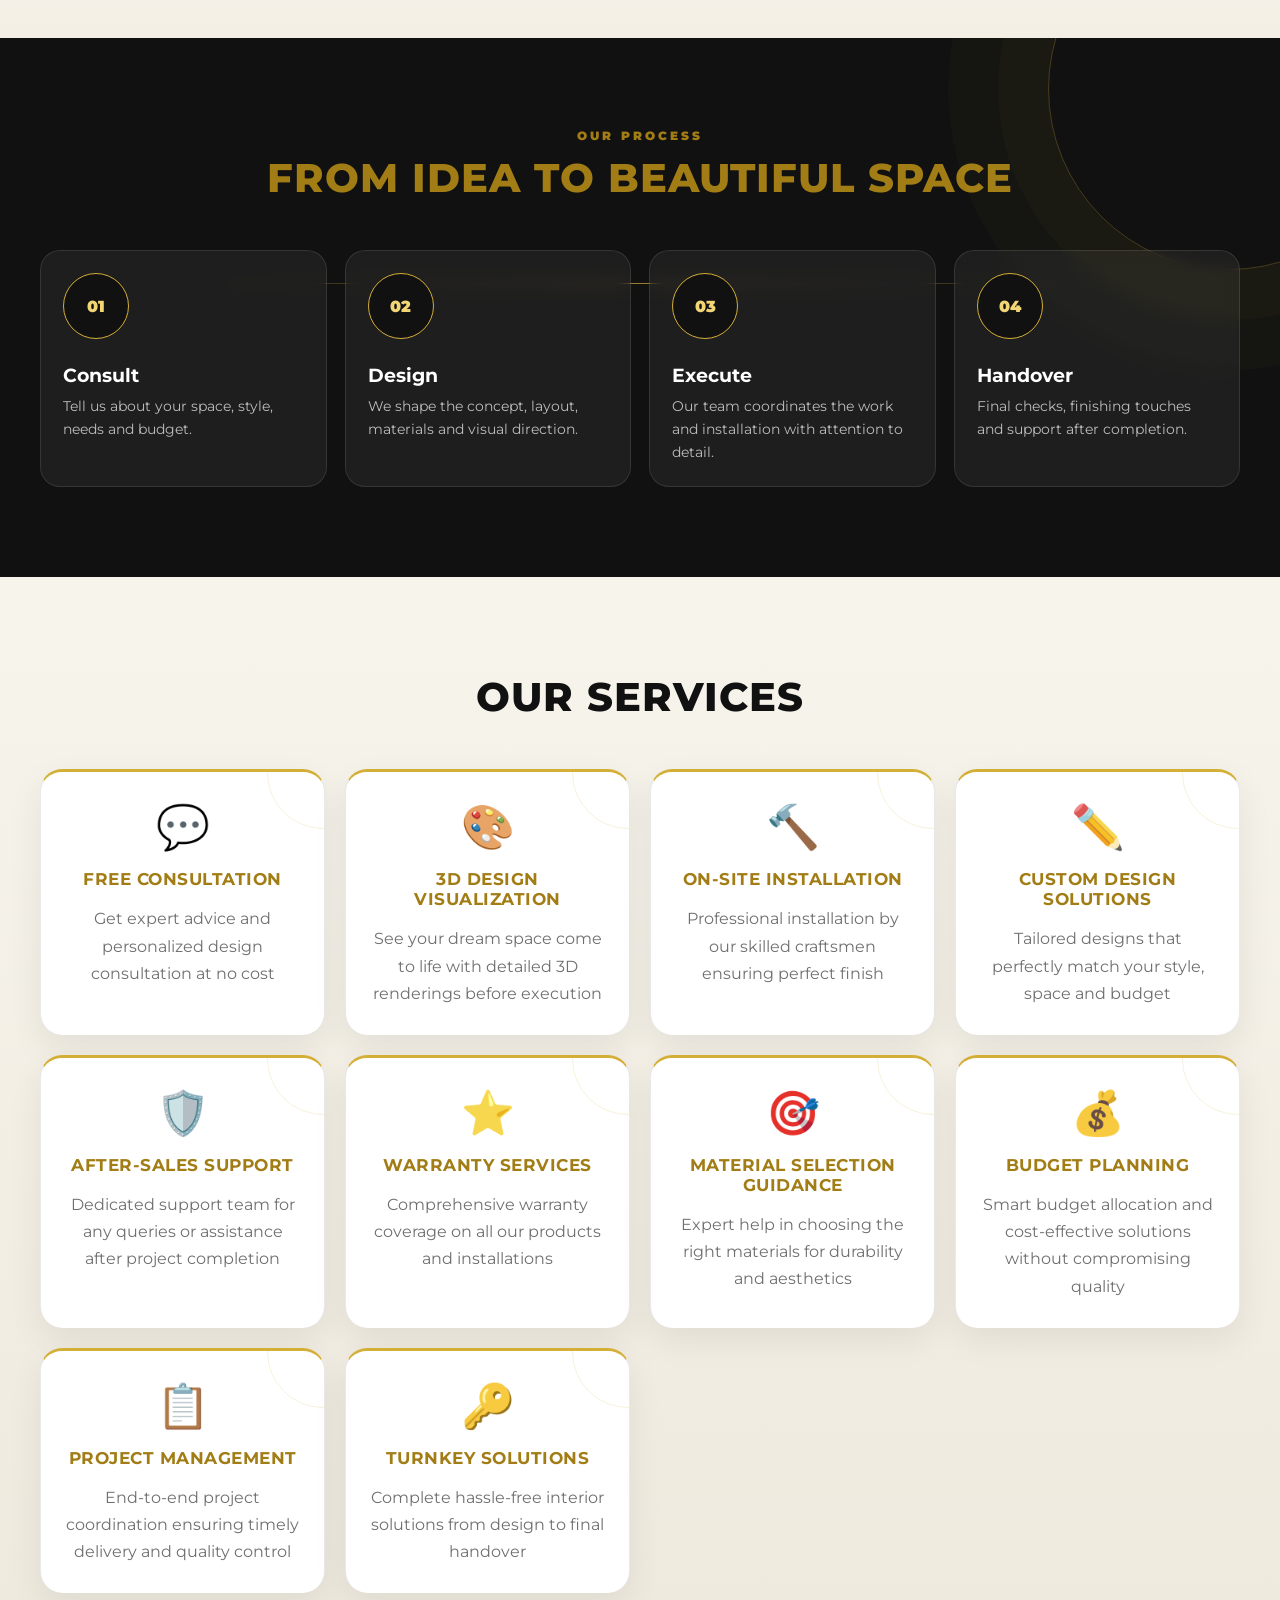
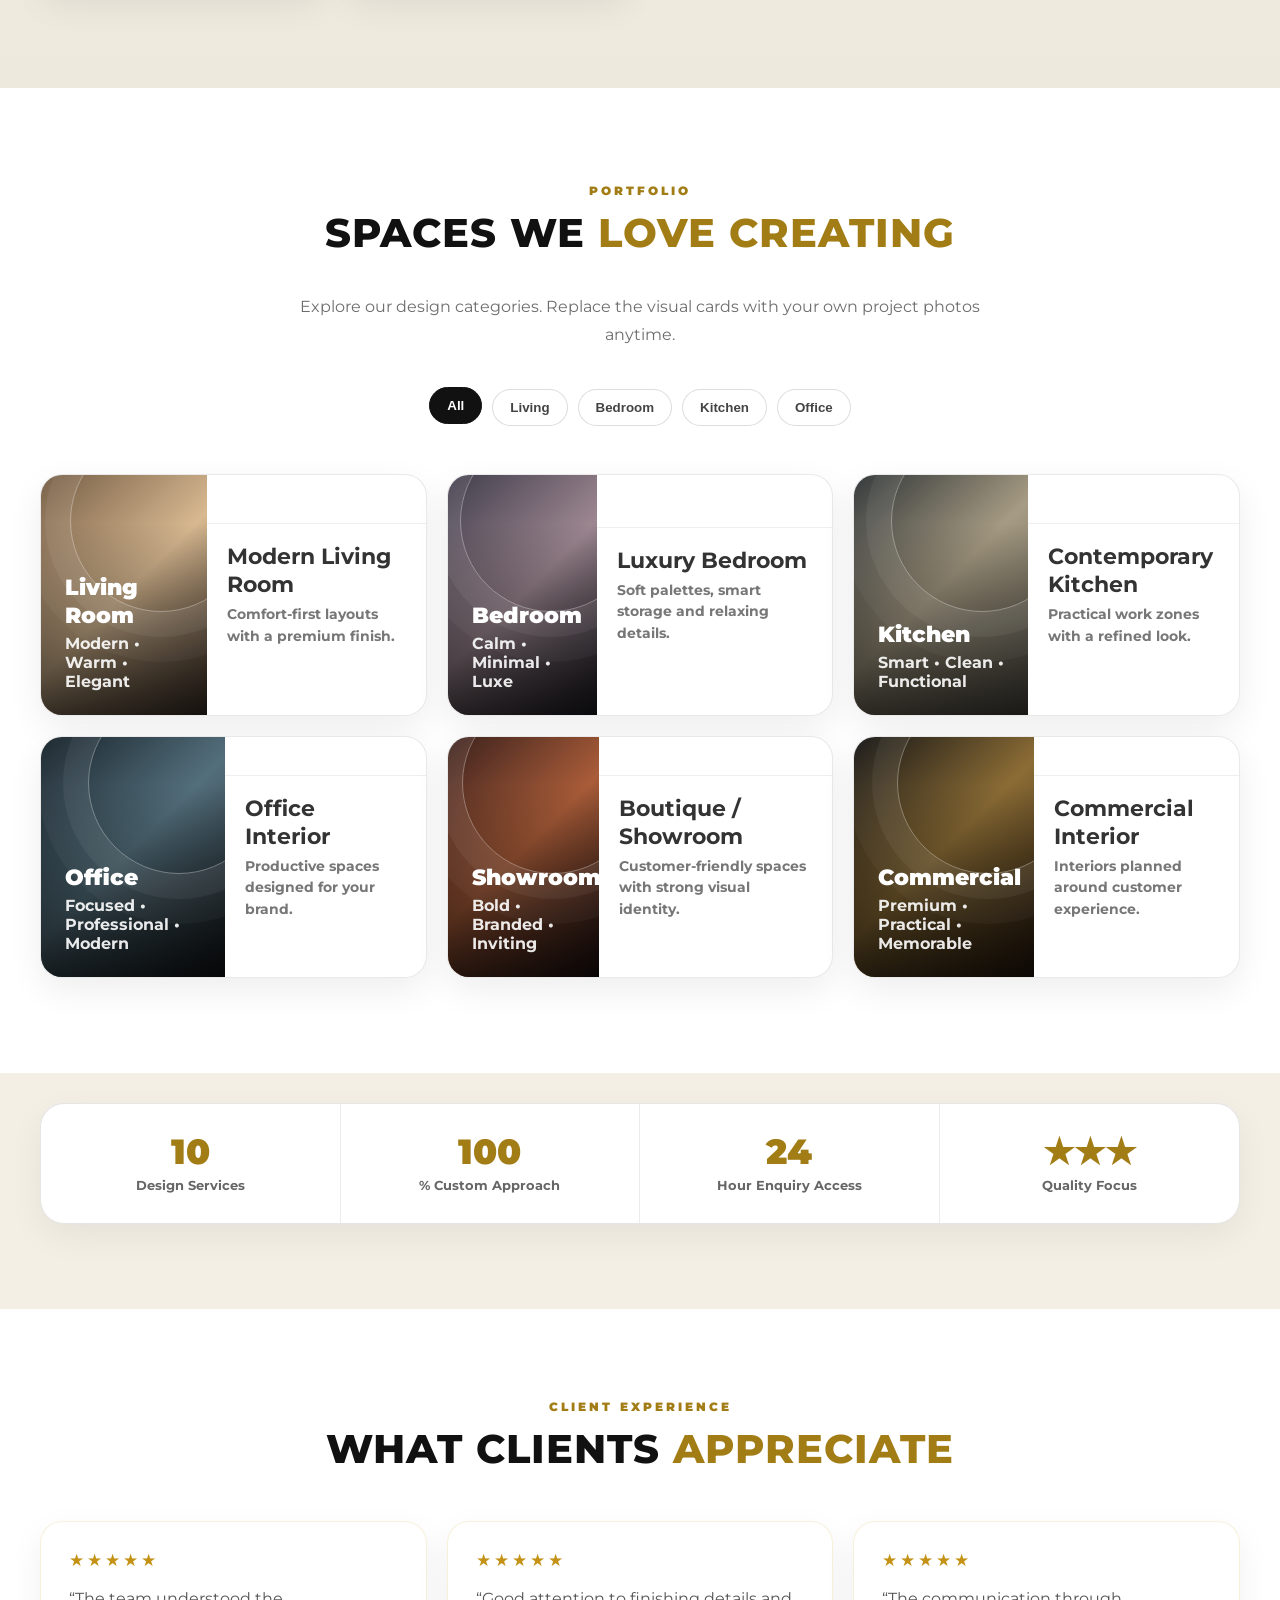
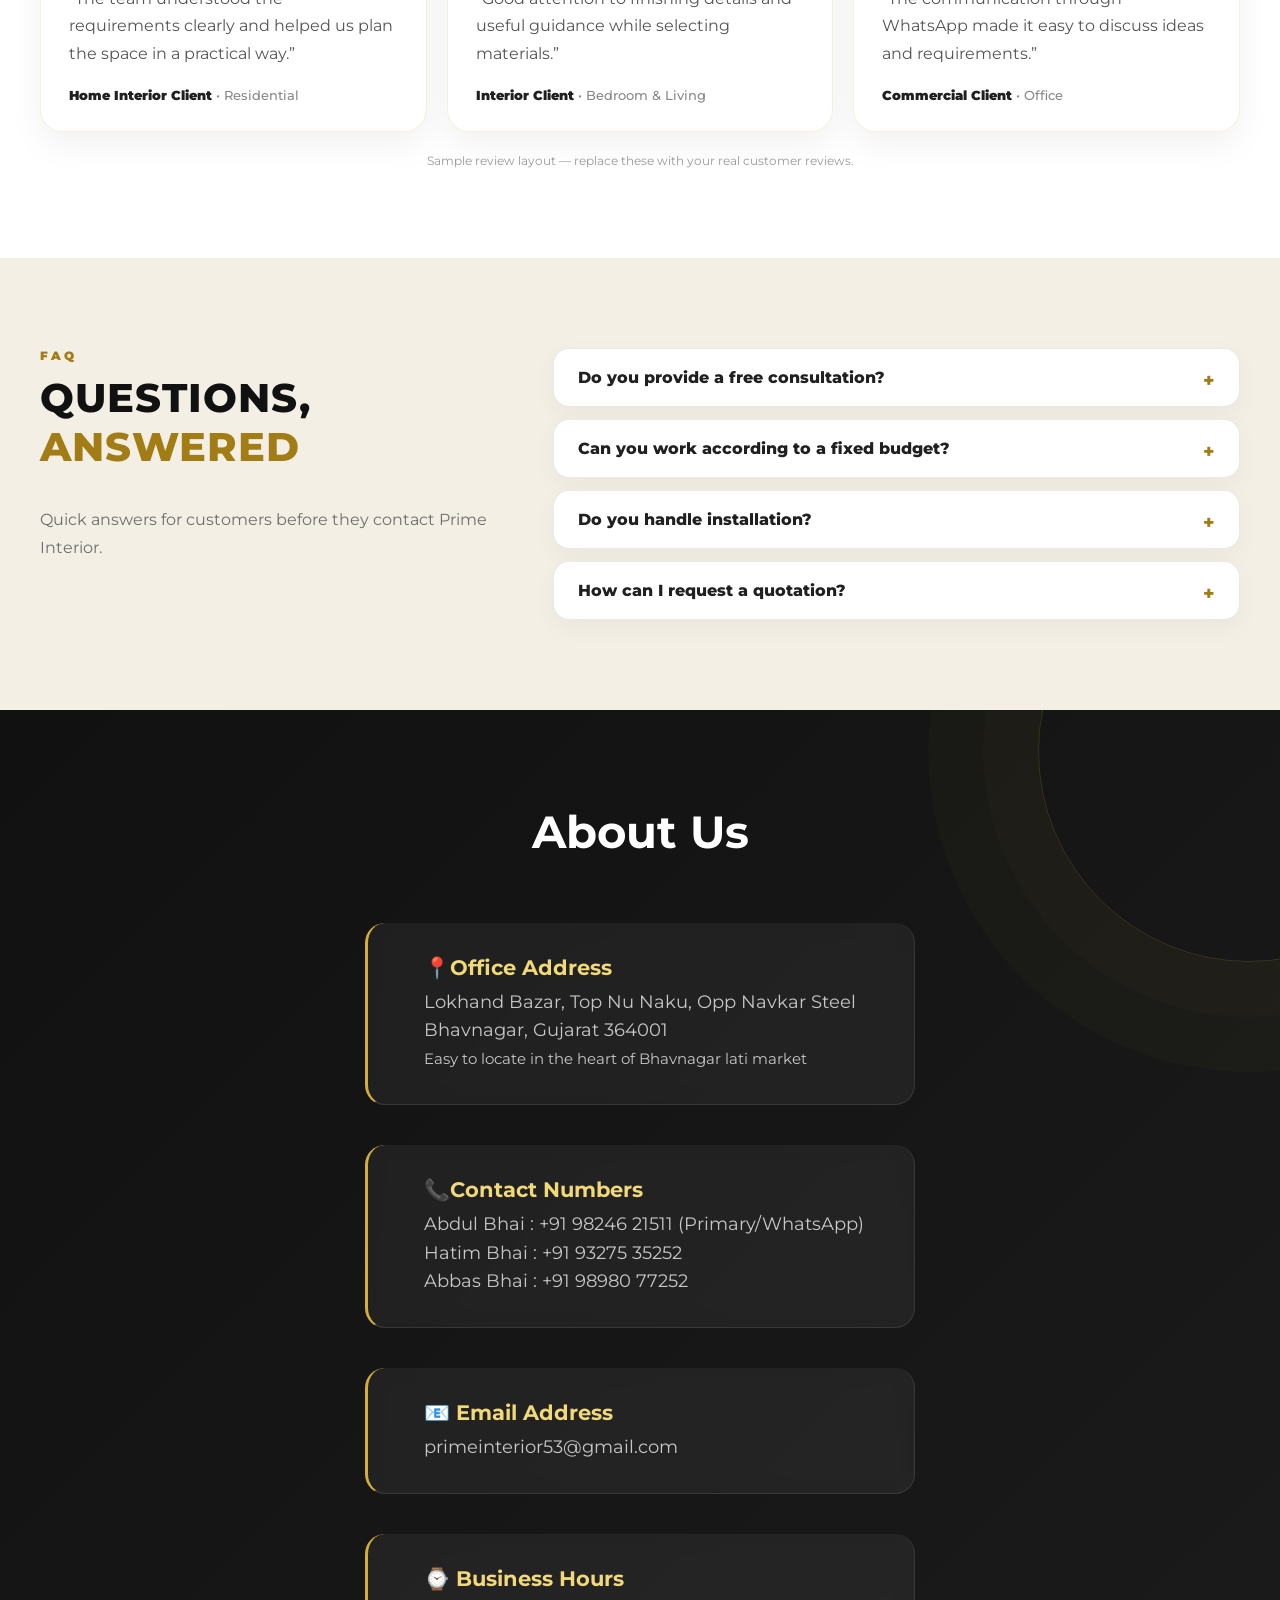
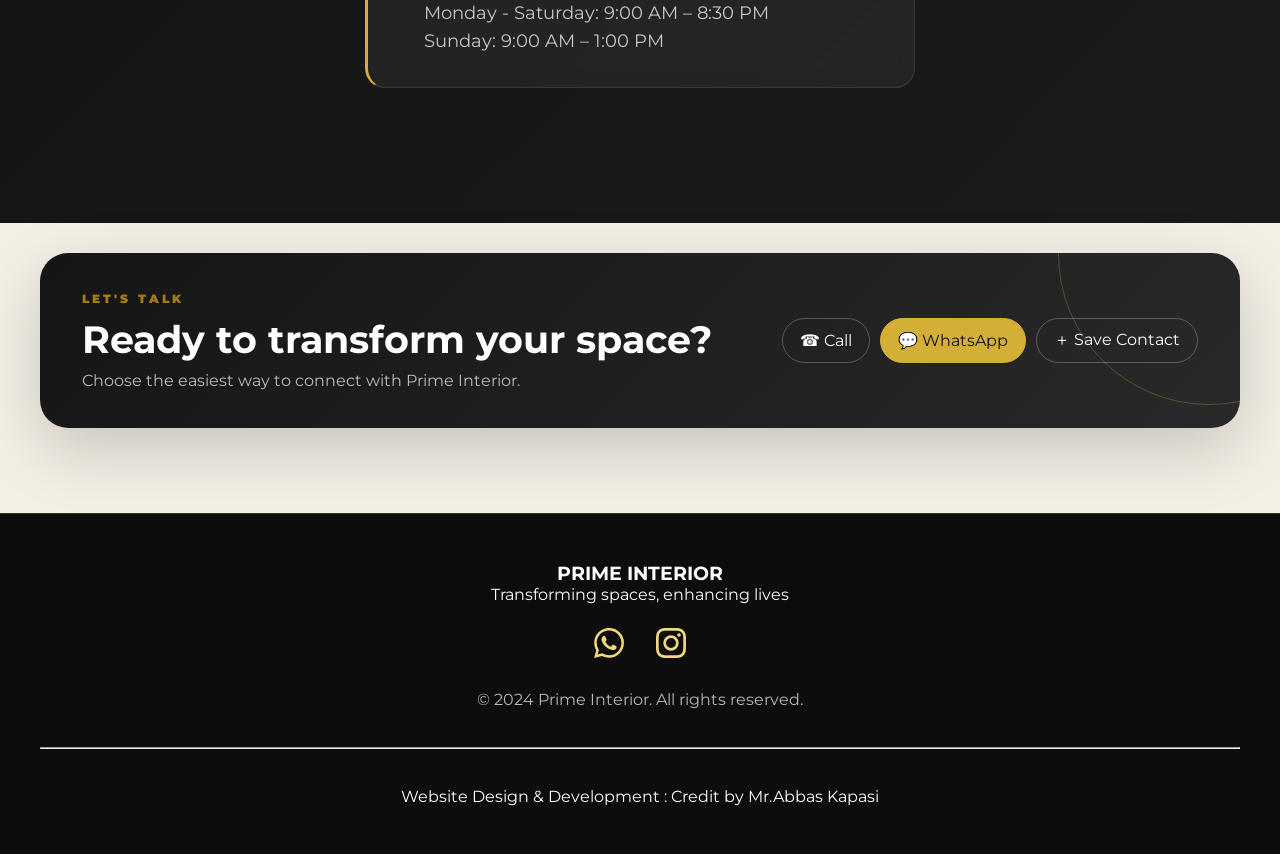
==== commit 6bd31cca: "Update index.html" ====
--- a/index.html
+++ b/index.html
@@ -8,7 +8,7 @@
     <meta name="color-scheme" content="light dark">
     <title>Prime Interior - Transform Your Space</title>
     <link rel="icon" href="./image/prime_logo.png">
-    <link rel="stylesheet" href="prime_interior_premium.css">
+    <link rel="stylesheet" href="prime_style.css">
 </head>
 <body>
     <header>
@@ -473,6 +473,6 @@
     </footer>
 
     
-    <script src="prime_interior_premium.js"></script>
+    <script src="prime_script.js"></script>
 </body>
 </html>
--- a/prime_style.css
+++ b/prime_style.css
@@ -0,0 +1,1414 @@
+               @import url('https://fonts.googleapis.com/css2?family=Montserrat:wght@400;600;700;800;900&display=swap');
+
+        * {
+            margin: 0;
+            padding: 0;
+            box-sizing: border-box;
+            animation-timing-function: auto;
+        }
+
+        body {
+            font-family: 'Montserrat', 'Segoe UI', Tahoma, Geneva, Verdana, sans-serif;
+            color: #333;
+            overflow-x: hidden;
+        }
+
+        /* Header */
+        header {
+            background: linear-gradient(135deg, #FFE082 0%, #FFD54F 100%);
+            color: #333;
+            padding: 1rem 0;
+            position: fixed;
+            width: 100%;
+            top: 0;
+            z-index: 1000;
+            box-shadow: 0 2px 10px black;
+        }
+
+        nav {
+            max-width: 1200px;
+            margin: 0 auto;
+            display: flex;
+            align-items: center;
+            padding: 0 2rem;
+        }
+
+        .logo {
+            font-size: 1.8rem;
+            font-weight: 800;
+            letter-spacing: 0.5px;
+            color: #333;
+            display: flex;
+            align-items: center;
+            gap: 0.8rem;
+            font-family: 'Montserrat', sans-serif;
+            text-transform: uppercase;
+        }
+
+        .logo-img {
+            height: 50px;
+            width: auto;
+            object-fit: contain;
+        }
+
+        .nav-links {
+            display: flex;
+            gap: 2rem;
+            list-style: none;
+            margin-left: auto;
+            margin-right: 0;
+        }
+
+        .nav-links a {
+            color: #333;
+            text-decoration: none;
+            transition: color 0.3s;
+            font-weight: 500;
+        }
+
+        .nav-links a:hover {
+            color: black;
+        }
+
+        .underline {
+            position: relative;
+            text-decoration: none;
+            color: black;
+            font-size: 18px;
+        }
+
+        .underline::after {
+            content: "";
+            position: absolute;
+            left: 0;
+            bottom: -4px;
+            width: 0;
+            height: 2px;
+            background-color: black;
+            transition: width 0.4s ease;
+        }
+
+        .underline:hover::after {
+            width: 100%;
+        }
+
+        /* Hero Section */
+        .hero {
+            /*background: linear-gradient(135deg, #FFE082 0%, #FFD54F 100%);*/
+            background: #FFFEF0;
+            color: #333;
+            padding: 150px 2rem 100px;
+            text-align: center;
+            position: relative;
+            overflow: hidden;
+        }
+
+        .hero::before {
+            content: '';
+            position: absolute;
+            top: 0;
+            left: 0;
+            right: 0;
+            bottom: 0;
+            background: url('data:image/svg+xml,<svg width="100" height="100" xmlns="http://www.w3.org/2000/svg"><rect width="100" height="100" fill="none"/><circle cx="50" cy="50" r="40" fill="rgba(255,255,255,0.1)"/></svg>');
+            opacity: 0.3;
+        }
+
+        .hero-content {
+            max-width: 750px;
+            animation: fadeInUp 1.5s ease;
+            margin: 0 auto;
+            position: relative;
+            z-index: 1;
+        }
+
+        .hero-logo-container {
+            background: linear-gradient(135deg, #ffe69a 100%);
+            border-radius: 300px;
+            animation: fadeInUp 1.5s ease;
+            border: 4px solid rgb(255, 136, 0);
+            padding: -2rem;
+            margin-bottom: 3rem;
+            position: relative;
+            z-index: 1;
+        }
+
+        .hero-logo-img {
+            max-width: 500px;
+            width: 100%;
+            height: auto;
+            margin: 0 auto;
+            display: ruby-base;
+            filter: drop-shadow(0 1px 5px rgb(0, 0, 0));
+            animation: fadeInUp 1.5s ease;
+        }
+
+        .hero h1 {
+            font-size: 3rem;
+            margin-bottom: 1rem;
+            animation: fadeInUp 1.5s ease 0.2s backwards;
+            color: #333;
+            font-weight: 800;
+            font-family: 'Montserrat', sans-serif;
+            text-transform: uppercase;
+            letter-spacing: 2px;
+        }
+
+        .hero p {
+            font-size: 1.3rem;
+            margin-bottom: 2rem;
+            animation: fadeInUp 1.5s ease 0.4s backwards;
+            font-weight: 500;
+        }
+
+        .cta-button {
+            background: white;
+            color: #FFA500;
+            padding: 1rem 2.5rem;
+            border: 2px solid rgb(255, 136, 0);
+            border-radius: 25px;
+            font-size: 1.1rem;
+            cursor: pointer;
+            transition: transform 0.3s, box-shadow 0.3s;
+            animation: fadeInUp 1s ease 0.4s backwards;
+            font-weight: 700;
+            font-family: 'Montserrat', sans-serif;
+            text-transform: uppercase;
+            letter-spacing: 1px;
+        }
+
+        .cta-button:hover {
+            transform: translateY(-3px);
+            box-shadow: 0 10px 25px rgba(0,0,0,0.2);
+        }
+
+        .container {
+            max-width: 1200px;
+            margin: 0 auto;
+            animation-timing-function: auto;
+        }
+
+        .section-title {
+            text-align: center;
+            font-size: 2.5rem;
+            margin-bottom: 3rem;
+            color: #FFA500;
+            font-weight: 800;
+            font-family: 'Montserrat', sans-serif;
+            text-transform: uppercase;
+            letter-spacing: 1px;
+        }
+
+        .section-title_a {
+            text-align: center;
+            font-size: 2rem;
+            margin-bottom: 3rem;
+            color: #FFA500;
+            font-weight: 800;
+            font-family: 'Montserrat', sans-serif;
+            text-transform: uppercase;
+            letter-spacing: 1px;
+        }
+
+        /* Services Section */
+        .services {
+            padding: 80px 2rem;
+            animation-timing-function: auto;
+            background: linear-gradient(135deg, #FFE082 0%, #FFD54F 100%);
+        }
+
+        .services-grid {
+            display: grid;
+            grid-template-columns: repeat(auto-fit, minmax(280px, 1fr));
+            gap: 2rem;
+            margin-top: 3rem;
+        }
+
+        .service-card {
+            background: #FFFEF0;
+            padding: 2rem;
+            border-radius: 15px;
+            text-align: center;
+            animation: fadeInUp 1.5s ease;
+            transition: transform 0.3s, box-shadow 0.3s;
+            animation-timing-function: auto;
+            border-top: 9px solid rgb(255, 136, 0);
+            border-bottom: 3px solid rgb(255, 136, 0);
+        }
+
+        .service-card:hover {
+            transform: translateY(-10px);
+            box-shadow: 0 15px 40px rgba(0, 0, 0, 0.2);
+        }
+
+        .service-icon {
+            font-size: 3rem;
+            margin-bottom: 1rem;
+        }
+
+        .service-card h3 {
+            color: rgb(255, 136, 0);
+            margin-bottom: 1rem;
+            font-weight: 700;
+            font-family: 'Montserrat', sans-serif;
+            text-transform: uppercase;
+            letter-spacing: 0.5px;
+        }
+
+        /* Gallery */
+        .gallery {
+            padding: 80px 2rem;
+            background: #FFFEF0;
+        }
+
+        .gallery-grid {
+            display: grid;
+            grid-template-columns: repeat(auto-fit, minmax(300px, 1fr));
+            gap: 1.5rem;
+            margin-top: 3rem;
+        }
+
+        .gallery-item {
+            background: linear-gradient(135deg, #FFE082 0%, #FFD54F 100%);
+            height: 250px;
+            border-radius: 15px;
+            display: flex;
+            align-items: center;
+            justify-content: center;
+            color: #333;
+            font-size: 1.2rem;
+            font-weight: bold;
+            transition: transform 0.3s;
+            animation: fadeInUp 1.5s ease;
+            cursor: pointer;
+            border: 3px solid rgb(255, 136, 0);
+        }
+
+        .gallery-item:hover {
+            transform: scale(1.05);
+        }
+		/*Dark Mode*/
+		.dark{
+            background: #121212;
+            color: white;
+        }
+
+        /* Address Section */
+        /*.address-section {
+            background: linear-gradient(135deg, #FFE082 0%, #FFD54F 100%);
+            padding: 80px 2rem;
+        }
+
+        .address-editor {
+            background: #FFF8;
+            padding: 3rem;
+            border-radius: 50px;
+            box-shadow: 0 10px 40px rgba(255, 165, 0, 0.2);
+            max-width: 450px;
+            margin: 0 auto;
+            animation: fadeInUp 1.5s ease;
+            border: 3px double #FFD700;
+        }
+
+        .address-display {
+            background: #FFFEF0;
+            color: #333;
+            padding: 2rem;
+            border-radius: 15px;
+            animation: fadeInUp 1.5s ease;
+            line-height: 1.8;
+        }
+
+        .address-display h3 {
+            margin-bottom: 1rem;
+            font-size: 1.5rem;
+            color: rgb(255, 136, 0);
+        }*/
+
+         /* Contact Section */
+        .contact {
+            padding: 100px 20px;
+            background: linear-gradient(135deg, #FFE082 0%, #FFD54F 100%);
+        }
+
+        .contact h2 {
+            text-align: center;
+            margin-bottom: 4rem;
+            color: #333;
+            font-size: 2.8rem;
+        }
+
+        .contact-content {
+            max-width: 550px;
+            margin: 0 auto;
+        }
+
+        .contact-item {
+            display: flex;
+            align-items: flex-start;
+            gap: 1.5rem;
+            margin-bottom: 2.5rem;
+            padding: 2rem;
+            background: #FFFEF0;
+            border-radius: 15px;
+            box-shadow: 0 8px 25px rgba(0,0,0,0.1);
+            transition: transform 0.3s;
+            border-top: 9px solid rgb(255, 136, 0);
+            border-left: 3px solid rgb(255, 136, 0);
+            border-right: 3px solid rgb(255, 136, 0);
+        }
+
+        .contact-item:hover {
+            transform: translateY(-10px);
+        }
+
+        .contact-item i {
+            font-size: 2rem;
+            color: #2c5aa0;
+            margin-top: 0.5rem;
+            flex-shrink: 0;
+        }
+
+        .contact-item h3 {
+            color: rgb(255, 136, 0);;
+            margin-bottom: 0.5rem;
+            font-size: 1.3rem;
+        }
+
+        .contact-item p {
+            color: #666;
+            font-size: 1.1rem;
+            line-height: 1.6;
+        }
+
+        /* Customer Inquiry Form Modal */
+        .inquiry-modal {
+            display: none;
+            position: fixed;
+            z-index: 2500;
+            left: 0;
+            top: 0;
+            width: 100%;
+            height: 100%;
+            background: rgba(0, 0, 0, 0.85);
+            overflow-y: auto;
+        }
+
+        .inquiry-modal.show {
+            display: block;
+        }
+
+        .inquiry-modal-content {
+            background: linear-gradient(135deg, #FFE082 0%, #FFD54F 100%);
+            margin: 3rem auto;
+            padding: 0;
+            max-width: 600px;
+            border-radius: 20px;
+            position: relative;
+            animation: modalSlideIn 0.3s ease;
+        }
+
+        @keyframes modalSlideIn {
+            from {
+                transform: translateY(-50px);
+                opacity: 0;
+            }
+            to {
+                transform: translateY(0);
+                opacity: 1;
+            }
+        }
+
+        .inquiry-header {
+            background: linear-gradient(135deg, #FFD700 0%, #FFA500 100%);
+            padding: 2rem;
+            border-radius: 20px 20px 0 0;
+            text-align: center;
+        }
+
+        .inquiry-header h2 {
+            color: #333;
+            font-size: 1.8rem;
+            margin: 0;
+        }
+
+        .inquiry-header p {
+            color: #555;
+            margin-top: 0.5rem;
+        }
+
+        .inquiry-body {
+            padding: 2rem;
+        }
+
+        .inquiry-form-group {
+            margin-bottom: 1.5rem;
+        }
+
+        .inquiry-form-group label {
+            display: block;
+            margin-bottom: 0.5rem;
+            font-weight: 600;
+            color: #555;
+        }
+
+        .inquiry-form-group input,
+        .inquiry-form-group select,
+        .inquiry-form-group textarea {
+            width: 100%;
+            padding: 1rem;
+            border: 2px solid #FFD700;
+            border-radius: 10px;
+            font-size: 1rem;
+            transition: border-color 0.3s;
+        }
+
+        .inquiry-form-group input:focus,
+        .inquiry-form-group select:focus,
+        .inquiry-form-group textarea:focus {
+            outline: none;
+            border-color: #FFA500;
+        }
+
+        .inquiry-form-group textarea {
+            resize: vertical;
+            min-height: 100px;
+        }
+
+        .inquiry-submit-btn {
+            background: linear-gradient(135deg, #FFD700 0%, #FFA500 100%);
+            color: #333;
+            padding: 1rem 2rem;
+            border: none;
+            border-radius: 10px;
+            font-size: 1.1rem;
+            font-weight: bold;
+            cursor: pointer;
+            width: 100%;
+            transition: transform 0.3s;
+        }
+
+        .inquiry-submit-btn:hover {
+            transform: translateY(-2px);
+        }
+
+        .close-inquiry {
+            position: absolute;
+            top: 1rem;
+            right: 1rem;
+            background: white;
+            border: none;
+            font-size: 2rem;
+            width: 50px;
+            height: 50px;
+            border-radius: 50%;
+            cursor: pointer;
+            transition: transform 0.3s;
+            color: #333;
+            z-index: 10;
+        }
+
+        .close-inquiry:hover {
+            transform: rotate(90deg);
+        }
+
+        .success-message {
+            display: none;
+            text-align: center;
+            padding: 2rem;
+        }
+
+        .success-message.show {
+            display: block;
+        }
+
+        .success-message h3 {
+            color: #4CAF50;
+            font-size: 2rem;
+            margin-bottom: 1rem;
+        }
+
+        .success-message p {
+            color: #666;
+            font-size: 1.1rem;
+        }
+
+        .checkbox-group {
+            display: grid;
+            grid-template-columns: repeat(auto-fill, minmax(200px, 1fr));
+            gap: 0.8rem;
+            margin-top: 0.5rem;
+        }
+
+        .checkbox-item {
+            display: flex;
+            align-items: center;
+            padding: 0.8rem;
+            background: #FFFEF0;
+            border: 2px solid #FFD700;
+            border-radius: 8px;
+            cursor: pointer;
+            transition: all 0.3s;
+        }
+
+        .checkbox-item:hover {
+            background: #FFD700;
+            transform: translateX(5px);
+        }
+
+        .checkbox-item input[type="checkbox"] {
+            width: 20px;
+            height: 20px;
+            margin-right: 0.8rem;
+            cursor: pointer;
+            accent-color: #FFA500;
+        }
+
+        .checkbox-item label {
+            margin: 0;
+            cursor: pointer;
+            font-weight: 500;
+            color: #333;
+        }
+
+        /* Footer */
+        footer {
+            background: #333;
+            color: white;
+            padding: 3rem 2rem;
+            text-align: center;
+        }
+
+        .footer-content {
+            max-width: 1200px;
+            margin: 0 auto;
+        }
+
+        .social-links {
+            margin-top: 1.5rem;
+            display: flex;
+            justify-content: center;
+            gap: 2rem;
+        }
+
+        .social-links a {
+            color: #FFD700;
+            text-decoration: none;
+            font-size: 1.2rem;
+            transition: color 0.3s;
+            display: flex;
+            align-items: center;
+            gap: 0.5rem;
+        }
+
+        .social-links a:hover {
+            color: #FFA500;
+        }
+
+        .social-links svg {
+            width: 30px;
+            height: 30px;
+        }
+
+        @keyframes fadeInUp {
+            from {
+                opacity: 0;
+                transform: translateY(30px);
+            }
+            to {
+                opacity: 1;
+                transform: translateY(0);
+            }
+        }
+
+        @media (max-width: 768px) {
+            .hero h1 {
+                font-size: 2rem;
+            }
+            
+            .nav-links {
+                display: none;
+            }
+        }
+
+/* =========================================================
+   PRIME INTERIOR - PREMIUM MOBILE / UX ENHANCEMENTS
+   ========================================================= */
+
+html {
+    scroll-behavior: smooth;
+    scroll-padding-top: 90px;
+}
+
+body {
+    background: #FFFEF0;
+}
+
+header {
+    backdrop-filter: blur(10px);
+    -webkit-backdrop-filter: blur(10px);
+}
+
+/* Hamburger */
+.menu-toggle {
+    display: none;
+    width: 46px;
+    height: 46px;
+    padding: 10px;
+    border: 2px solid rgba(51,51,51,.25);
+    border-radius: 12px;
+    background: rgba(255,255,255,.38);
+    cursor: pointer;
+    flex-direction: column;
+    justify-content: center;
+    gap: 5px;
+    transition: .25s ease;
+}
+
+.menu-toggle span {
+    display: block;
+    width: 100%;
+    height: 3px;
+    border-radius: 99px;
+    background: #333;
+    transition: transform .25s ease, opacity .25s ease;
+}
+
+.menu-toggle.active span:nth-child(1) { transform: translateY(8px) rotate(45deg); }
+.menu-toggle.active span:nth-child(2) { opacity: 0; }
+.menu-toggle.active span:nth-child(3) { transform: translateY(-8px) rotate(-45deg); }
+
+/* Hero polish */
+.hero {
+    min-height: 680px;
+    display: flex;
+    align-items: center;
+    justify-content: center;
+}
+
+.hero-logo-container {
+    box-shadow: 0 18px 55px rgba(255,136,0,.18);
+}
+
+.hero-actions {
+    display: flex;
+    justify-content: center;
+    align-items: center;
+    gap: 14px;
+    flex-wrap: wrap;
+    margin-top: 8px;
+}
+
+.hero-actions .cta-button {
+    display: inline-flex;
+    align-items: center;
+    justify-content: center;
+    text-decoration: none;
+    min-height: 52px;
+}
+
+.primary-cta {
+    background: linear-gradient(135deg, #FFD700, #FFA500);
+    color: #333;
+}
+
+.secondary-cta {
+    background: #333;
+    color: #FFD700;
+    border-color: #333;
+}
+
+.secondary-cta:hover {
+    color: #fff;
+    box-shadow: 0 10px 25px rgba(0,0,0,.18);
+}
+
+.hero-highlights {
+    display: flex;
+    justify-content: center;
+    gap: 18px;
+    flex-wrap: wrap;
+    margin-top: 25px;
+    font-size: .82rem;
+    font-weight: 700;
+    color: #666;
+}
+
+/* Trust strip */
+.trust-strip {
+    display: grid;
+    grid-template-columns: repeat(4, 1fr);
+    max-width: 1100px;
+    margin: -28px auto 0;
+    position: relative;
+    z-index: 5;
+    padding: 22px;
+    border-radius: 22px;
+    background: rgba(255,255,255,.96);
+    box-shadow: 0 16px 45px rgba(0,0,0,.12);
+    border: 1px solid rgba(255,165,0,.22);
+}
+
+.trust-item {
+    text-align: center;
+    padding: 8px 14px;
+    border-right: 1px solid rgba(51,51,51,.1);
+}
+
+.trust-item:last-child { border-right: 0; }
+
+.trust-item strong {
+    display: block;
+    font-size: 1.65rem;
+    color: #f28c00;
+    font-weight: 900;
+}
+
+.trust-item span {
+    display: block;
+    margin-top: 4px;
+    font-size: .78rem;
+    color: #666;
+    font-weight: 600;
+}
+
+.service-card {
+    box-shadow: 0 8px 25px rgba(0,0,0,.07);
+}
+
+.service-card:hover {
+    box-shadow: 0 18px 45px rgba(0,0,0,.16);
+}
+
+button, a, input, select, textarea {
+    -webkit-tap-highlight-color: transparent;
+}
+
+/* Floating quick-contact */
+.floating-contact {
+    position: fixed;
+    right: 18px;
+    bottom: 22px;
+    z-index: 2200;
+    display: flex;
+    flex-direction: column;
+    align-items: flex-end;
+    gap: 10px;
+}
+
+.floating-btn,
+.floating-top {
+    border: 0;
+    text-decoration: none;
+    cursor: pointer;
+    display: flex;
+    align-items: center;
+    justify-content: center;
+    box-shadow: 0 10px 28px rgba(0,0,0,.22);
+    transition: transform .25s ease, box-shadow .25s ease;
+}
+
+.floating-btn {
+    width: 58px;
+    height: 58px;
+    border-radius: 50%;
+    color: #fff;
+    position: relative;
+}
+
+.floating-btn:hover,
+.floating-top:hover {
+    transform: translateY(-4px) scale(1.04);
+    box-shadow: 0 15px 32px rgba(0,0,0,.28);
+}
+
+.whatsapp-float {
+    background: #25D366;
+    animation: floatPulse 2.2s infinite;
+}
+
+.instagram-float {
+    background: linear-gradient(135deg, #833AB4, #FD1D1D, #FCAF45);
+}
+
+.float-icon {
+    font-size: 28px;
+    line-height: 1;
+    font-weight: 900;
+}
+
+.float-label {
+    position: absolute;
+    right: 68px;
+    white-space: nowrap;
+    background: #333;
+    color: #fff;
+    padding: 7px 10px;
+    border-radius: 8px;
+    font-size: 11px;
+    font-weight: 700;
+    opacity: 0;
+    transform: translateX(8px);
+    pointer-events: none;
+    transition: .2s ease;
+}
+
+.floating-btn:hover .float-label {
+    opacity: 1;
+    transform: translateX(0);
+}
+
+.floating-top {
+    width: 42px;
+    height: 42px;
+    border-radius: 50%;
+    background: #333;
+    color: #FFD700;
+    font-size: 22px;
+    font-weight: 900;
+}
+
+@keyframes floatPulse {
+    0%, 100% { box-shadow: 0 10px 28px rgba(0,0,0,.22), 0 0 0 0 rgba(37,211,102,.38); }
+    50% { box-shadow: 0 10px 28px rgba(0,0,0,.22), 0 0 0 12px rgba(37,211,102,0); }
+}
+
+/* Mobile */
+@media (max-width: 768px) {
+    header { padding: .65rem 0; }
+
+    nav {
+        padding: 0 .9rem;
+        min-height: 54px;
+        position: relative;
+    }
+
+    .logo {
+        font-size: 1.15rem;
+        letter-spacing: .2px;
+        max-width: calc(100% - 60px);
+    }
+
+    .menu-toggle {
+        display: flex;
+        flex-shrink: 0;
+    }
+
+    .nav-links {
+        display: flex !important;
+        position: absolute;
+        top: calc(100% + 8px);
+        left: 10px;
+        right: 10px;
+        padding: 10px;
+        flex-direction: column;
+        gap: 4px;
+        background: rgba(255,255,255,.98);
+        border: 1px solid rgba(255,165,0,.35);
+        border-radius: 16px;
+        box-shadow: 0 15px 35px rgba(0,0,0,.16);
+        transform: translateY(-10px);
+        opacity: 0;
+        visibility: hidden;
+        pointer-events: none;
+        transition: .25s ease;
+    }
+
+    .nav-links.show {
+        transform: translateY(0);
+        opacity: 1;
+        visibility: visible;
+        pointer-events: auto;
+    }
+
+    .nav-links li { width: 100%; }
+
+    .nav-links a {
+        display: block;
+        width: 100%;
+        padding: 13px 14px;
+        border-radius: 10px;
+        font-size: 15px;
+        font-weight: 700;
+    }
+
+    .nav-links a:hover { background: #FFE082; }
+    .underline::after { display: none; }
+
+    .hero {
+        min-height: auto;
+        padding: 125px 16px 70px;
+    }
+
+    .hero-logo-container {
+        padding: .7rem;
+        margin-bottom: 1.7rem;
+        border-width: 3px;
+    }
+
+    .hero-logo-img { max-width: 330px; }
+
+    .hero h1 {
+        font-size: clamp(1.7rem, 8vw, 2.35rem);
+        line-height: 1.15;
+        letter-spacing: 1px;
+    }
+
+    .hero p {
+        font-size: .98rem;
+        line-height: 1.6;
+    }
+
+    .hero-actions {
+        flex-direction: column;
+        width: 100%;
+    }
+
+    .hero-actions .cta-button {
+        width: 100%;
+        max-width: 340px;
+    }
+
+    .hero-highlights {
+        gap: 8px 14px;
+        font-size: .72rem;
+    }
+
+    .trust-strip {
+        grid-template-columns: repeat(2, 1fr);
+        margin: -20px 14px 0;
+        padding: 12px 8px;
+        border-radius: 18px;
+    }
+
+    .trust-item {
+        padding: 10px 5px;
+        border-right: 0;
+    }
+
+    .trust-item:nth-child(-n+2) {
+        border-bottom: 1px solid rgba(51,51,51,.1);
+    }
+
+    .trust-item strong { font-size: 1.3rem; }
+    .trust-item span { font-size: .67rem; }
+
+    .services, .gallery { padding: 65px 15px; }
+
+    .section-title, .contact h2 {
+        font-size: 1.8rem;
+        margin-bottom: 2rem;
+    }
+
+    .services-grid, .gallery-grid {
+        grid-template-columns: 1fr;
+        gap: 1rem;
+        margin-top: 1.7rem;
+    }
+
+    .service-card {
+        padding: 1.45rem;
+        border-top-width: 6px;
+    }
+
+    .service-icon { font-size: 2.5rem; }
+
+    .gallery-item {
+        min-height: 190px;
+        height: 190px;
+    }
+
+    .contact { padding: 70px 15px; }
+    .contact h2 { margin-bottom: 2rem; }
+
+    .contact-item {
+        gap: 1rem;
+        margin-bottom: 1rem;
+        padding: 1.25rem;
+        border-top-width: 6px;
+    }
+
+    .contact-item p {
+        font-size: .93rem;
+        line-height: 1.55;
+        overflow-wrap: anywhere;
+    }
+
+    .contact-item h3 { font-size: 1.05rem; }
+
+    .inquiry-modal-content {
+        margin: 10px;
+        border-radius: 16px;
+    }
+
+    .inquiry-header {
+        padding: 1.5rem 1rem;
+        padding-right: 4rem;
+    }
+
+    .inquiry-header h2 { font-size: 1.35rem; }
+    .inquiry-body { padding: 1rem; }
+
+    .checkbox-group { grid-template-columns: 1fr; }
+
+    .floating-contact {
+        right: 12px;
+        bottom: 14px;
+        gap: 8px;
+    }
+
+    .floating-btn {
+        width: 54px;
+        height: 54px;
+    }
+
+    .floating-top {
+        width: 40px;
+        height: 40px;
+    }
+
+    .float-label { display: none; }
+
+    footer { padding: 2.5rem 1rem; }
+}
+
+@media (max-width: 380px) {
+    .logo { font-size: 1rem; }
+    .hero { padding-left: 12px; padding-right: 12px; }
+    .hero-highlights span { width: 100%; }
+}
+
+.social-svg {
+    width: 29px;
+    height: 29px;
+    fill: currentColor;
+    display: block;
+}
+
+
+/* =========================================================
+   PRIME INTERIOR - PREMIUM NO-BACKEND UPGRADE
+   ========================================================= */
+:root{
+    --pi-black:#111111;
+    --pi-dark:#171717;
+    --pi-gold:#d4af37;
+    --pi-gold2:#f2d675;
+    --pi-cream:#f8f5ed;
+    --pi-white:#ffffff;
+    --pi-muted:#6f6f6f;
+    --pi-border:rgba(17,17,17,.10);
+    --pi-shadow:0 18px 50px rgba(0,0,0,.10);
+}
+html{scroll-behavior:smooth;scroll-padding-top:80px}
+body{background:#fff;transition:background .35s ease,color .35s ease}
+body::before{content:"";position:fixed;top:0;left:0;width:100%;height:3px;background:linear-gradient(90deg,var(--pi-gold),#fff,var(--pi-gold));transform:scaleX(0);transform-origin:left;z-index:99999;pointer-events:none}
+body.dark{background:#101010;color:#f5f5f5}
+body.dark .services,body.dark .why-us,body.dark .faq-section{background:#101010!important}
+body.dark .section-title,body.dark .service-card,body.dark .why-card,body.dark .process-card,body.dark .testimonial-card,body.dark details,body.dark .gallery-card-body,body.dark .contact-cta-card{color:#f5f5f5;background:#181818}
+body.dark .section-lead,body.dark .why-card p,body.dark .process-card p,body.dark .testimonial-card p,body.dark details p{color:#bdbdbd}
+body.dark .gallery-card-body{border-color:rgba(255,255,255,.08)}
+body.dark .trust-strip{background:#181818;color:#fff}
+body.dark .theme-toggle{background:#f2d675;color:#111}
+
+.brand-logo{display:flex;align-items:center;gap:10px;text-decoration:none;color:inherit;font-weight:800;letter-spacing:1.3px;white-space:nowrap}
+.brand-logo b{font-weight:900}
+.brand-mark{width:34px;height:34px;border:2px solid currentColor;border-radius:10px;display:grid;place-items:center;font-size:.76rem;letter-spacing:0;position:relative}
+.brand-mark::after{content:"";position:absolute;inset:4px;border:1px solid currentColor;border-radius:6px;opacity:.25}
+.header-tools{display:flex;align-items:center;gap:8px;margin-left:12px}
+.theme-toggle,.share-toggle{width:38px;height:38px;border:1px solid rgba(17,17,17,.14);border-radius:50%;background:rgba(255,255,255,.65);cursor:pointer;font-size:1.05rem;transition:.25s;backdrop-filter:blur(10px)}
+.theme-toggle:hover,.share-toggle:hover{transform:translateY(-2px);background:#111;color:#fff}
+.logo-fallback{display:flex;justify-content:center;align-items:center;width:240px;height:80px;border:1px solid rgba(255,255,255,.4);border-radius:20px;background:rgba(0,0,0,.25);box-shadow:0 12px 35px rgba(0,0,0,.2)}
+.logo-fallback::after{content:"PI  •  PRIME INTERIOR";font-size:1.05rem;font-weight:800;letter-spacing:2px;color:#fff}
+
+.eyebrow{font-size:.76rem;font-weight:900;letter-spacing:3px;color:#a27d16;margin-bottom:10px;text-transform:uppercase}
+.section-lead{max-width:680px;margin:-.8rem auto 2.5rem;text-align:center;color:#686868;line-height:1.75}
+.section-title span{color:#a27d16}
+.why-us{padding:95px 20px 80px;background:linear-gradient(180deg,#fff,#fbfaf7)}
+.why-us .container{text-align:center}
+.why-grid{display:grid;grid-template-columns:repeat(4,1fr);gap:18px;margin-top:35px;text-align:left}
+.why-card{display:flex;gap:16px;padding:25px;background:#fff;border:1px solid var(--pi-border);border-radius:20px;box-shadow:0 10px 35px rgba(0,0,0,.05);transition:.3s}
+.why-card:hover{transform:translateY(-7px);box-shadow:var(--pi-shadow);border-color:rgba(212,175,55,.45)}
+.why-card>span{font-size:.75rem;font-weight:900;color:#a27d16;letter-spacing:1px}
+.why-card h3{margin:0 0 8px;font-size:1.08rem}.why-card p{margin:0;color:#737373;line-height:1.6;font-size:.9rem}
+
+.process-section{padding:90px 20px;background:#111;color:#fff;position:relative;overflow:hidden}
+.process-section::before{content:"";position:absolute;width:360px;height:360px;border:1px solid rgba(212,175,55,.28);border-radius:50%;right:-130px;top:-130px;box-shadow:0 0 0 50px rgba(212,175,55,.03),0 0 0 100px rgba(212,175,55,.02)}
+.process-section .container{text-align:center}.process-section .section-title{color:#fff}
+.process-grid{display:grid;grid-template-columns:repeat(4,1fr);gap:18px;margin-top:35px;text-align:left;position:relative}
+.process-grid::before{content:"";position:absolute;left:12%;right:12%;top:33px;height:1px;background:linear-gradient(90deg,transparent,rgba(212,175,55,.7),transparent)}
+.process-card{padding:22px;background:rgba(255,255,255,.055);border:1px solid rgba(255,255,255,.1);border-radius:20px;backdrop-filter:blur(8px);position:relative;z-index:1;transition:.3s}
+.process-card:hover{transform:translateY(-6px);border-color:rgba(212,175,55,.65)}
+.process-number{width:66px;height:66px;border-radius:50%;display:grid;place-items:center;background:#111;border:1px solid #d4af37;color:#f2d675;font-weight:900;margin-bottom:25px}
+.process-card h3{margin:0 0 8px}.process-card p{margin:0;color:#bdbdbd;line-height:1.6;font-size:.9rem}
+
+.premium-gallery{grid-template-columns:repeat(3,1fr)!important;gap:20px!important}
+.gallery-filters{display:flex;justify-content:center;flex-wrap:wrap;gap:10px;margin:0 auto 30px}
+.filter-btn{border:1px solid rgba(17,17,17,.14);background:#fff;padding:10px 17px;border-radius:999px;cursor:pointer;font-weight:800;color:#444;transition:.25s}
+.filter-btn:hover,.filter-btn.active{background:#111;color:#fff;border-color:#111;transform:translateY(-2px)}
+.gallery-card{height:auto!important;min-height:0!important;background:#fff!important;border-radius:22px!important;overflow:hidden!important;border:1px solid rgba(17,17,17,.09);box-shadow:0 12px 35px rgba(0,0,0,.07);cursor:pointer;transition:.35s!important;text-align:left!important}
+.gallery-card:hover{transform:translateY(-8px) scale(1.01)!important;box-shadow:0 25px 60px rgba(0,0,0,.13)}
+.gallery-card.hidden{display:none}
+.visual{height:240px;display:flex;flex-direction:column;align-items:flex-start;justify-content:flex-end;padding:24px;color:#fff;position:relative;overflow:hidden}
+.visual::before{content:"";position:absolute;inset:0;background:linear-gradient(180deg,transparent 20%,rgba(0,0,0,.72) 100%)}
+.visual::after{content:"";position:absolute;width:180px;height:180px;border:1px solid rgba(255,255,255,.35);border-radius:50%;right:-45px;top:-45px;box-shadow:0 0 0 25px rgba(255,255,255,.05),0 0 0 50px rgba(255,255,255,.03)}
+.visual span,.visual small{position:relative;z-index:1}.visual span{font-size:1.4rem;font-weight:900}.visual small{margin-top:5px;opacity:.9}
+.visual-living{background:linear-gradient(135deg,#755d45,#d7b890 50%,#4b3c31)}
+.visual-bedroom{background:linear-gradient(135deg,#403d4b,#9d8791 50%,#242229)}
+.visual-kitchen{background:linear-gradient(135deg,#2f3436,#a69b83 48%,#5d5a50)}
+.visual-office{background:linear-gradient(135deg,#18232b,#536f7c 48%,#15191c)}
+.visual-store{background:linear-gradient(135deg,#3b211d,#a95c38 48%,#221313)}
+.visual-restaurant{background:linear-gradient(135deg,#161616,#8b6c35 48%,#2c1d0e)}
+.gallery-card-body{padding:18px 20px;border-top:1px solid rgba(17,17,17,.07)}
+.gallery-card-body h3{margin:0 0 6px}.gallery-card-body p{margin:0;color:#777;font-size:.9rem;line-height:1.5}
+
+.numbers-section{padding:30px 20px 85px;background:#fbfaf7}
+.numbers-grid{display:grid;grid-template-columns:repeat(4,1fr);border:1px solid rgba(17,17,17,.1);border-radius:24px;overflow:hidden;background:#fff;box-shadow:0 12px 35px rgba(0,0,0,.06)}
+.number-card{padding:30px 20px;text-align:center;border-right:1px solid rgba(17,17,17,.08)}.number-card:last-child{border-right:0}
+.number-card strong{display:block;font-size:2.2rem;line-height:1;color:#a27d16;font-weight:900}.number-card span{display:block;margin-top:8px;color:#666;font-size:.82rem;font-weight:700}
+
+.testimonials-section{padding:90px 20px;background:#fff;text-align:center}
+.testimonial-grid{display:grid;grid-template-columns:repeat(3,1fr);gap:20px;margin-top:35px;text-align:left}
+.testimonial-card{padding:28px;border:1px solid rgba(17,17,17,.09);border-radius:22px;background:#fff;box-shadow:0 12px 35px rgba(0,0,0,.06);transition:.3s}.testimonial-card:hover{transform:translateY(-6px);box-shadow:var(--pi-shadow)}
+.stars{letter-spacing:3px;color:#c49316;font-size:1.05rem;margin-bottom:15px}.testimonial-card p{font-size:.98rem;line-height:1.75;color:#555;margin:0 0 20px}.client{font-weight:900;font-size:.83rem}.client span{font-weight:500;color:#888}.demo-note{font-size:.72rem;color:#999;margin-top:22px}
+
+.faq-section{padding:90px 20px;background:#fbfaf7}.faq-wrap{display:grid;grid-template-columns:.8fr 1.2fr;gap:55px;align-items:start}.faq-wrap .section-title{text-align:left}.faq-wrap .section-lead{text-align:left;margin-left:0}.faq-list{display:grid;gap:12px}
+details{background:#fff;border:1px solid rgba(17,17,17,.08);border-radius:16px;padding:0 20px;box-shadow:0 8px 25px rgba(0,0,0,.04)}summary{cursor:pointer;padding:19px 4px;font-weight:800;list-style:none}summary::-webkit-details-marker{display:none}summary::after{content:"+";float:right;color:#a27d16;font-size:1.2rem}details[open] summary::after{content:"−"}details p{padding:0 4px 20px;margin:0;color:#6d6d6d;line-height:1.65;font-size:.92rem}
+
+.contact-actions-section{padding:30px 20px 85px;background:#fbfaf7}.contact-cta-card{background:linear-gradient(135deg,#151515,#292929);color:#fff;border-radius:28px;padding:38px 42px;display:flex;justify-content:space-between;align-items:center;gap:25px;box-shadow:0 20px 60px rgba(0,0,0,.18);position:relative;overflow:hidden}.contact-cta-card::after{content:"";position:absolute;width:300px;height:300px;border:1px solid rgba(212,175,55,.3);border-radius:50%;right:-120px;top:-150px}.contact-cta-card h2{margin:4px 0 8px;font-size:clamp(1.6rem,3vw,2.4rem);position:relative;z-index:1}.contact-cta-card p{margin:0;color:#bbb;position:relative;z-index:1}.contact-cta-actions{display:flex;gap:10px;flex-wrap:wrap;position:relative;z-index:2}.gold-action,.outline-action{min-height:45px;padding:0 17px;border-radius:999px;font-weight:900;text-decoration:none;display:inline-flex;align-items:center;justify-content:center;cursor:pointer;transition:.25s;font:inherit}.gold-action{border:1px solid #d4af37;background:#d4af37;color:#111}.gold-action:hover{background:#f2d675;transform:translateY(-2px)}.outline-action{border:1px solid rgba(255,255,255,.25);background:transparent;color:#fff}.outline-action:hover{border-color:#d4af37;color:#f2d675;transform:translateY(-2px)}
+
+.design-popup{position:fixed;inset:0;background:rgba(0,0,0,.72);display:none;align-items:center;justify-content:center;padding:18px;z-index:10020;backdrop-filter:blur(7px)}.design-popup.show{display:flex}.design-popup-card{width:min(900px,100%);max-height:92vh;overflow:auto;background:#fff;color:#111;border-radius:26px;position:relative;box-shadow:0 30px 100px rgba(0,0,0,.4)}.design-popup-close{position:absolute;right:15px;top:15px;width:42px;height:42px;border-radius:50%;border:1px solid rgba(255,255,255,.35);background:rgba(0,0,0,.5);color:#fff;font-size:1.7rem;cursor:pointer;z-index:3}.design-popup-visual{height:310px}.design-popup-content{padding:30px}.design-popup-content h2{margin:0 0 8px}.design-popup-content p{color:#666;line-height:1.7;max-width:650px}
+
+/* Accessible reveal animation */
+.reveal-ready{opacity:0;transform:translateY(24px);transition:opacity .65s ease,transform .65s ease}.reveal-ready.revealed{opacity:1;transform:none}
+@media (prefers-reduced-motion:reduce){html{scroll-behavior:auto}.reveal-ready{opacity:1;transform:none;transition:none}.why-card,.process-card,.testimonial-card,.gallery-card{transition:none!important}}
+
+@media (max-width:900px){
+  .why-grid,.process-grid{grid-template-columns:repeat(2,1fr)}
+  .premium-gallery{grid-template-columns:repeat(2,1fr)!important}
+  .testimonial-grid{grid-template-columns:1fr}
+  .faq-wrap{grid-template-columns:1fr;gap:25px}
+  .numbers-grid{grid-template-columns:repeat(2,1fr)}
+  .number-card:nth-child(2){border-right:0}.number-card:nth-child(-n+2){border-bottom:1px solid rgba(17,17,17,.08)}
+  .contact-cta-card{flex-direction:column;align-items:flex-start}
+}
+@media (max-width:768px){
+  .header-tools{margin-left:auto;margin-right:52px}.header-tools button{width:34px;height:34px}
+  .brand-mark{width:31px;height:31px}.brand-logo{font-size:.9rem;gap:7px}
+  .why-us,.process-section,.testimonials-section,.faq-section{padding:70px 15px}
+  .why-grid,.process-grid,.premium-gallery{grid-template-columns:1fr!important}
+  .process-grid::before{display:none}
+  .numbers-section,.contact-actions-section{padding-left:15px;padding-right:15px}
+  .numbers-grid{grid-template-columns:1fr 1fr;border-radius:18px}
+  .visual{height:215px}
+  .gallery-filters{justify-content:flex-start;overflow:auto;flex-wrap:nowrap;padding-bottom:5px}
+  .filter-btn{flex:0 0 auto}
+  .contact-cta-card{padding:28px 22px;border-radius:22px}.contact-cta-actions{width:100%}.contact-cta-actions>*{flex:1 1 auto}
+  .design-popup-visual{height:220px}.design-popup-content{padding:22px}
+}
+@media (max-width:420px){.numbers-grid{grid-template-columns:1fr}.number-card{border-right:0!important;border-bottom:1px solid rgba(17,17,17,.08)}.number-card:last-child{border-bottom:0}.hero-mini-actions{flex-direction:column;align-items:center}.hero-mini-actions>*{width:100%;max-width:280px}}
+
+.hero-mini-actions{display:flex;justify-content:center;gap:10px;margin-top:17px}.hero-mini-actions a,.hero-mini-actions button{border:1px solid rgba(255,255,255,.35);background:rgba(0,0,0,.2);color:#fff;border-radius:999px;padding:9px 15px;text-decoration:none;font-weight:800;font:inherit;cursor:pointer;backdrop-filter:blur(8px);transition:.25s}.hero-mini-actions a:hover,.hero-mini-actions button:hover{background:#fff;color:#111;transform:translateY(-2px)}
+
+
+/* =========================================================
+   PRIME INTERIOR - LUXURY GOLD / BLACK UNIFIED DESIGN
+   Applies the same visual language as the portfolio to the
+   entire website. Theme/share controls intentionally remain hidden.
+   ========================================================= */
+:root{
+  --lux-black:#0f0f0f;
+  --lux-black-2:#171717;
+  --lux-gold:#d4af37;
+  --lux-gold-soft:#f1d878;
+  --lux-cream:#f7f4ec;
+  --lux-white:#fff;
+  --lux-text:#202020;
+  --lux-muted:#707070;
+  --lux-line:rgba(15,15,15,.10);
+}
+
+body{background:var(--lux-cream);color:var(--lux-text)}
+
+/* Header: logo + navigation stay together on the LEFT */
+header{
+  background:rgba(15,15,15,.94)!important;
+  color:#fff!important;
+  border-bottom:1px solid rgba(212,175,55,.28);
+  box-shadow:0 10px 35px rgba(0,0,0,.18)!important;
+}
+nav{justify-content:space-between!important;max-width:1280px;padding:0 28px!important;}
+.brand-logo{color:#fff!important}
+.brand-mark{color:var(--lux-gold);border-color:var(--lux-gold)}
+.nav-links{
+  margin-left:auto!important;
+  margin-right:0!important;
+  gap:1.65rem!important;
+}
+.nav-links a,.underline{color:#f6f6f6!important;font-weight:700!important;font-size:.92rem}
+.nav-links a:hover{color:var(--lux-gold-soft)!important}
+.underline::after{background:var(--lux-gold)!important}
+.header-tools{margin-left:auto!important}
+
+/* Hero uses the same black/gold luxury language as the portfolio */
+.hero{
+  background:
+    radial-gradient(circle at 80% 20%,rgba(212,175,55,.13),transparent 28%),
+    radial-gradient(circle at 15% 80%,rgba(212,175,55,.08),transparent 25%),
+    linear-gradient(135deg,#0d0d0d 0%,#171717 55%,#0e0e0e 100%)!important;
+  color:#fff!important;
+  min-height:720px;
+  padding-top:150px;
+}
+.hero::before{opacity:.05!important}
+.hero-logo-container{
+  background:rgba(255,255,255,.045)!important;
+  border:1px solid rgba(212,175,55,.75)!important;
+  box-shadow:0 22px 70px rgba(0,0,0,.38),0 0 0 1px rgba(255,255,255,.04) inset!important;
+  backdrop-filter:blur(10px);
+}
+.hero h1{color:#fff!important;font-size:clamp(2.25rem,5vw,4rem)!important;letter-spacing:1px!important}
+.hero p{color:#cfcfcf!important}
+.primary-cta{background:var(--lux-gold)!important;color:#111!important;border-color:var(--lux-gold)!important}
+.primary-cta:hover{background:var(--lux-gold-soft)!important}
+.secondary-cta{background:transparent!important;color:#fff!important;border-color:rgba(255,255,255,.35)!important}
+.secondary-cta:hover{background:#fff!important;color:#111!important}
+.hero-highlights{color:#cfcfcf!important}
+.hero-mini-actions a,.hero-mini-actions button{background:rgba(255,255,255,.06)!important;border-color:rgba(212,175,55,.38)!important;color:#eee!important}
+.hero-mini-actions a:hover,.hero-mini-actions button:hover{background:var(--lux-gold)!important;color:#111!important}
+
+/* Trust strip */
+.trust-strip{background:#fff!important;border:1px solid rgba(212,175,55,.25)!important;box-shadow:0 18px 50px rgba(0,0,0,.10)!important}
+.trust-item strong{color:#a27d16!important}
+
+/* Common section language */
+.section-title{color:#111!important}
+.section-title span,.eyebrow{color:#a27d16!important}
+.section-lead{color:#6d6d6d!important}
+
+/* Why section */
+.why-us{background:linear-gradient(180deg,#fbfaf7,#f3efe5)!important}
+.why-card{background:#fff!important;border-color:rgba(212,175,55,.18)!important;border-radius:22px!important}
+.why-card>span{color:#a27d16!important}
+.why-card h3{color:#171717}
+
+/* Services: portfolio-card look instead of the old bright yellow */
+.services{
+  background:linear-gradient(180deg,#f7f4ec 0%,#eee9dd 100%)!important;
+  padding:95px 20px!important;
+}
+.services .section-title{color:#111!important}
+.services-grid{gap:20px!important}
+.service-card{
+  background:#fff!important;
+  border:1px solid rgba(17,17,17,.09)!important;
+  border-top:3px solid var(--lux-gold)!important;
+  border-bottom:0!important;
+  border-radius:22px!important;
+  box-shadow:0 12px 35px rgba(0,0,0,.07)!important;
+  padding:28px 24px!important;
+  position:relative;
+  overflow:hidden;
+}
+.service-card::after{
+  content:"";position:absolute;width:110px;height:110px;border:1px solid rgba(212,175,55,.18);
+  border-radius:50%;right:-55px;top:-55px;
+}
+.service-card:hover{transform:translateY(-8px)!important;box-shadow:0 25px 60px rgba(0,0,0,.13)!important;border-color:rgba(212,175,55,.45)!important}
+.service-icon{filter:saturate(.85);font-size:2.7rem!important}
+.service-card h3{color:#a27d16!important;font-size:1.05rem!important}
+.service-card p{color:#6f6f6f!important;line-height:1.7}
+
+/* Portfolio remains the visual reference */
+.gallery{background:#fff!important;padding:95px 20px!important}
+.gallery-card{box-shadow:0 12px 35px rgba(0,0,0,.07)!important}
+.gallery-card:hover{box-shadow:0 25px 60px rgba(0,0,0,.14)!important}
+.filter-btn{background:#fff!important;border-color:rgba(17,17,17,.14)!important}
+.filter-btn:hover,.filter-btn.active{background:#111!important;color:#fff!important;border-color:#111!important}
+
+/* Stats / testimonials / FAQ */
+.numbers-section{background:#f3efe5!important}
+.numbers-grid{background:#fff!important}
+.number-card strong{color:#a27d16!important}
+.testimonials-section{background:#fff!important}
+.testimonial-card{border-color:rgba(212,175,55,.18)!important}
+.faq-section{background:#f3efe5!important}
+details{background:#fff!important;border-color:rgba(17,17,17,.09)!important}
+
+/* Contact: black luxury panel + clean cards */
+.contact{
+  background:linear-gradient(135deg,#111 0%,#1b1b1b 100%)!important;
+  padding:95px 20px!important;
+  position:relative;overflow:hidden;
+}
+.contact::before{
+  content:"";position:absolute;width:420px;height:420px;border:1px solid rgba(212,175,55,.18);
+  border-radius:50%;right:-180px;top:-170px;box-shadow:0 0 0 55px rgba(212,175,55,.025),0 0 0 110px rgba(212,175,55,.018);
+}
+.contact h2{color:#fff!important;position:relative}
+.contact-content{position:relative;z-index:1}
+.contact-item{
+  background:rgba(255,255,255,.055)!important;
+  color:#fff!important;
+  border:1px solid rgba(255,255,255,.10)!important;
+  border-left:3px solid var(--lux-gold)!important;
+  border-top:0!important;
+  box-shadow:none!important;
+  border-radius:20px!important;
+  backdrop-filter:blur(8px);
+}
+.contact-item h3{color:var(--lux-gold-soft)!important}
+.contact-item p{color:#c7c7c7!important}
+.contact-item:hover{transform:translateY(-7px)!important;border-color:rgba(212,175,55,.45)!important}
+
+.contact-actions-section{background:#f3efe5!important}
+.contact-cta-card{box-shadow:0 22px 65px rgba(0,0,0,.18)!important}
+
+/* Inquiry modal */
+.inquiry-modal-content{background:#f7f4ec!important;border:1px solid rgba(212,175,55,.3)}
+.inquiry-header{background:linear-gradient(135deg,#111,#252525)!important;border-bottom:1px solid rgba(212,175,55,.4)}
+.inquiry-header h2{color:#fff!important}
+.inquiry-header p{color:#c5c5c5!important}
+.inquiry-body{background:#f7f4ec}
+.inquiry-form-group label{color:#333!important}
+.inquiry-form-group input,.inquiry-form-group select,.inquiry-form-group textarea{border:1px solid rgba(17,17,17,.16)!important;background:#fff!important}
+.inquiry-form-group input:focus,.inquiry-form-group select:focus,.inquiry-form-group textarea:focus{border-color:var(--lux-gold)!important;box-shadow:0 0 0 3px rgba(212,175,55,.12)}
+.checkbox-item{background:#fff!important;border:1px solid rgba(17,17,17,.12)!important}
+.checkbox-item:hover{background:#f7f0d5!important;transform:translateY(-2px)!important}
+.inquiry-submit-btn{background:linear-gradient(135deg,#d4af37,#f1d878)!important;color:#111!important}
+.close-inquiry{background:#111!important;color:#fff!important}
+
+/* Footer */
+footer{background:#0d0d0d!important;border-top:1px solid rgba(212,175,55,.25)}
+.social-links a{color:var(--lux-gold-soft)!important}
+.social-links a:hover{color:#fff!important}
+
+/* Keep the hidden theme/share controls out of layout completely */
+.header-tools{display:none!important}
+
+/* Mobile luxury navigation: hamburger stays on the RIGHT, links in a left-aligned dropdown */
+@media (max-width:768px){
+  nav{padding:0 14px!important}
+  .brand-logo{font-size:.9rem!important}
+  .menu-toggle{margin-left:auto!important;background:rgba(255,255,255,.08)!important;border-color:rgba(212,175,55,.5)!important}
+  .menu-toggle span{background:#f1d878!important}
+  .nav-links{
+    left:10px!important;right:10px!important;top:calc(100% + 8px)!important;
+    margin-left:0!important;
+    background:rgba(17,17,17,.98)!important;
+    border:1px solid rgba(212,175,55,.32)!important;
+    box-shadow:0 20px 45px rgba(0,0,0,.35)!important;
+    align-items:stretch!important;
+  }
+  .nav-links a{color:#fff!important;text-align:left!important;padding:14px 16px!important}
+  .nav-links a:hover{background:rgba(212,175,55,.13)!important;color:#f1d878!important}
+  .hero{padding-top:120px!important;min-height:650px!important}
+  .hero-logo-img{max-width:320px!important}
+  .services,.gallery,.contact{padding-left:15px!important;padding-right:15px!important}
+  .service-card{padding:24px 20px!important}
+  .contact-item{padding:22px 18px!important}
+}
+
+@media (min-width:769px){
+  .nav-links{display:flex!important}
+}
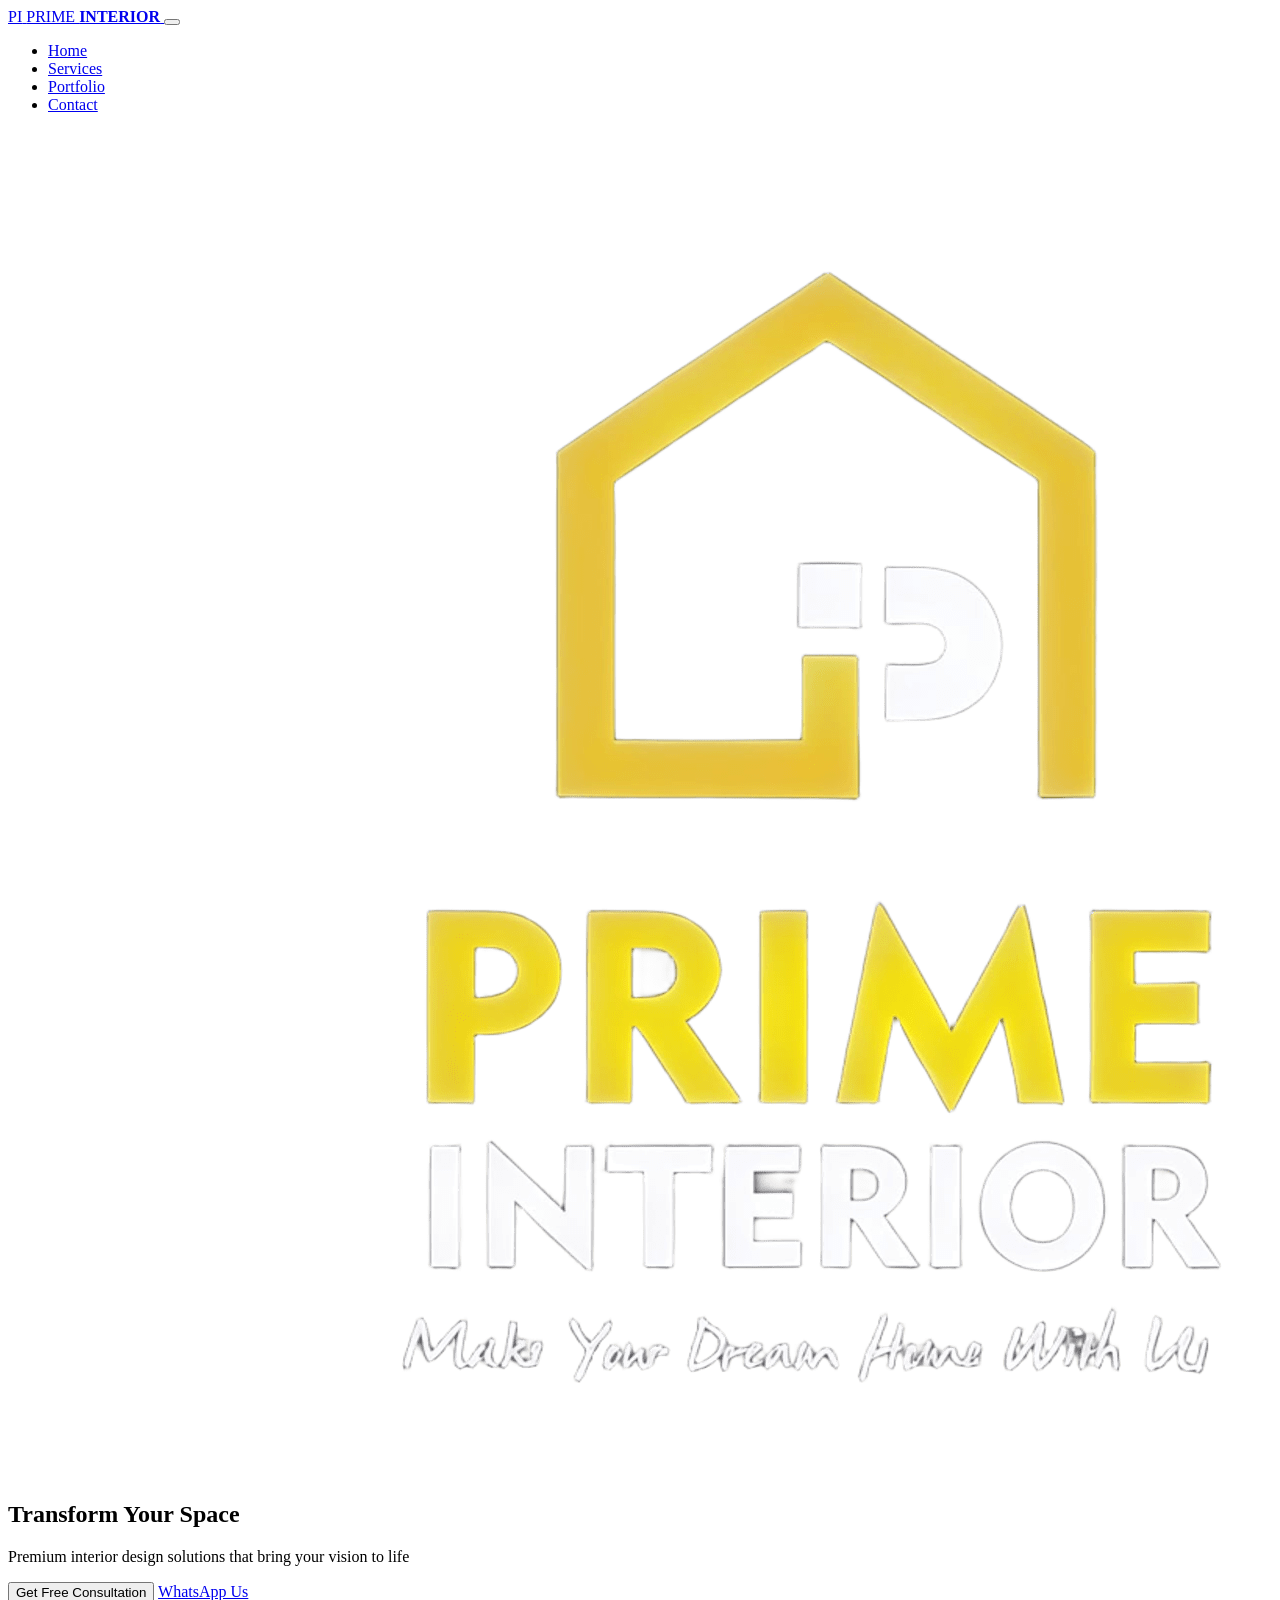
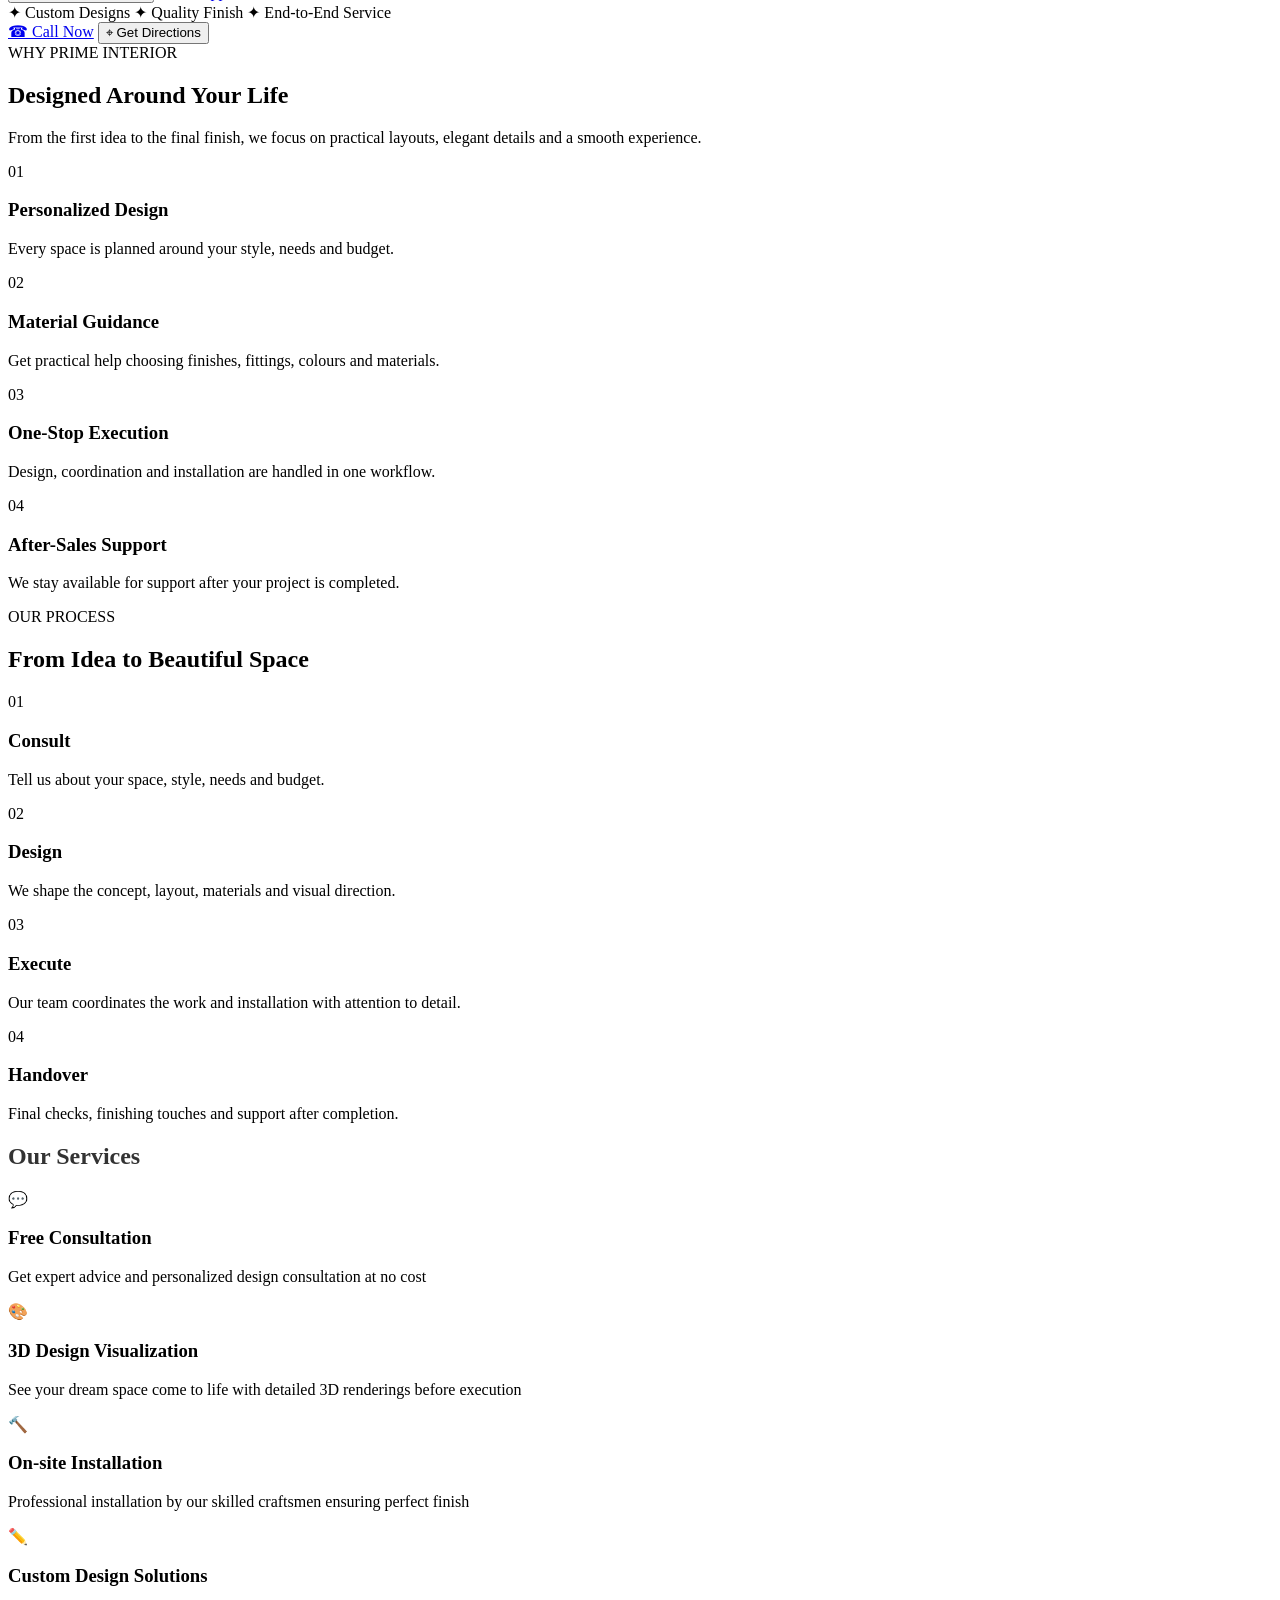
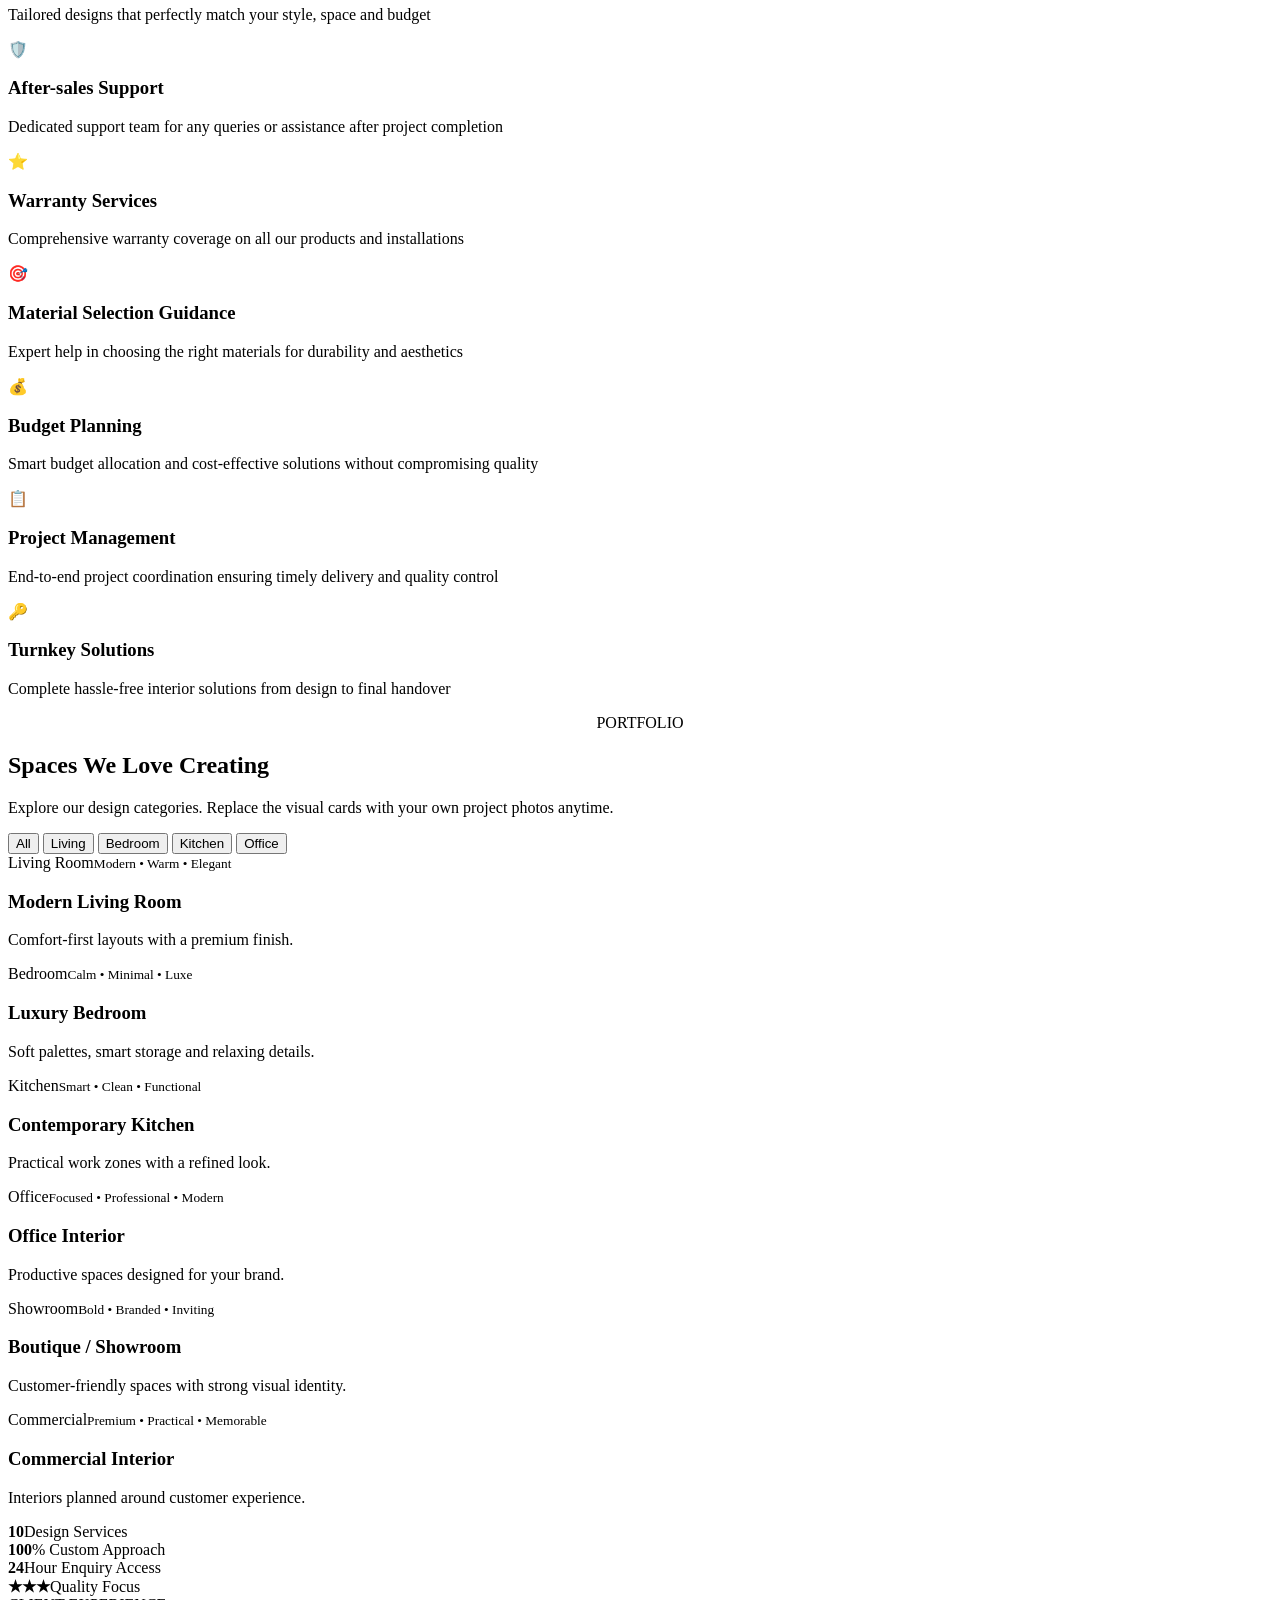
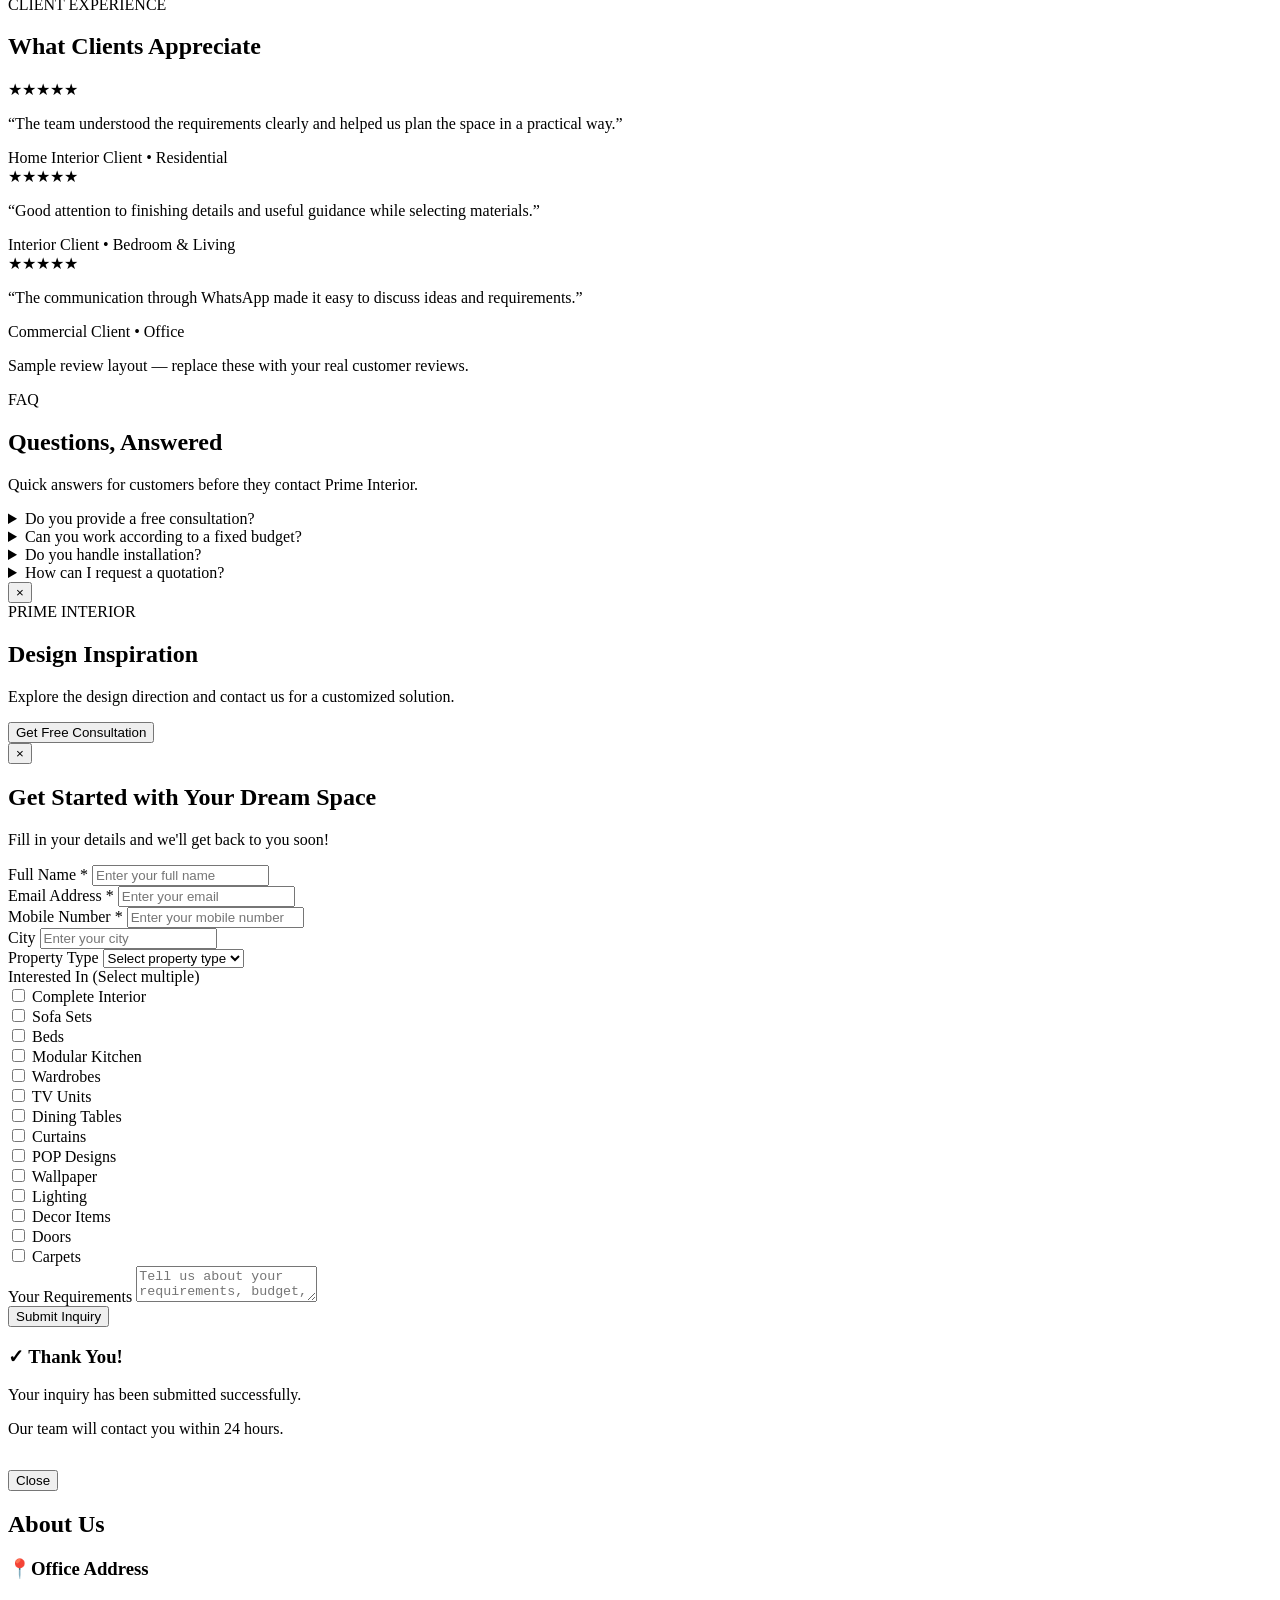
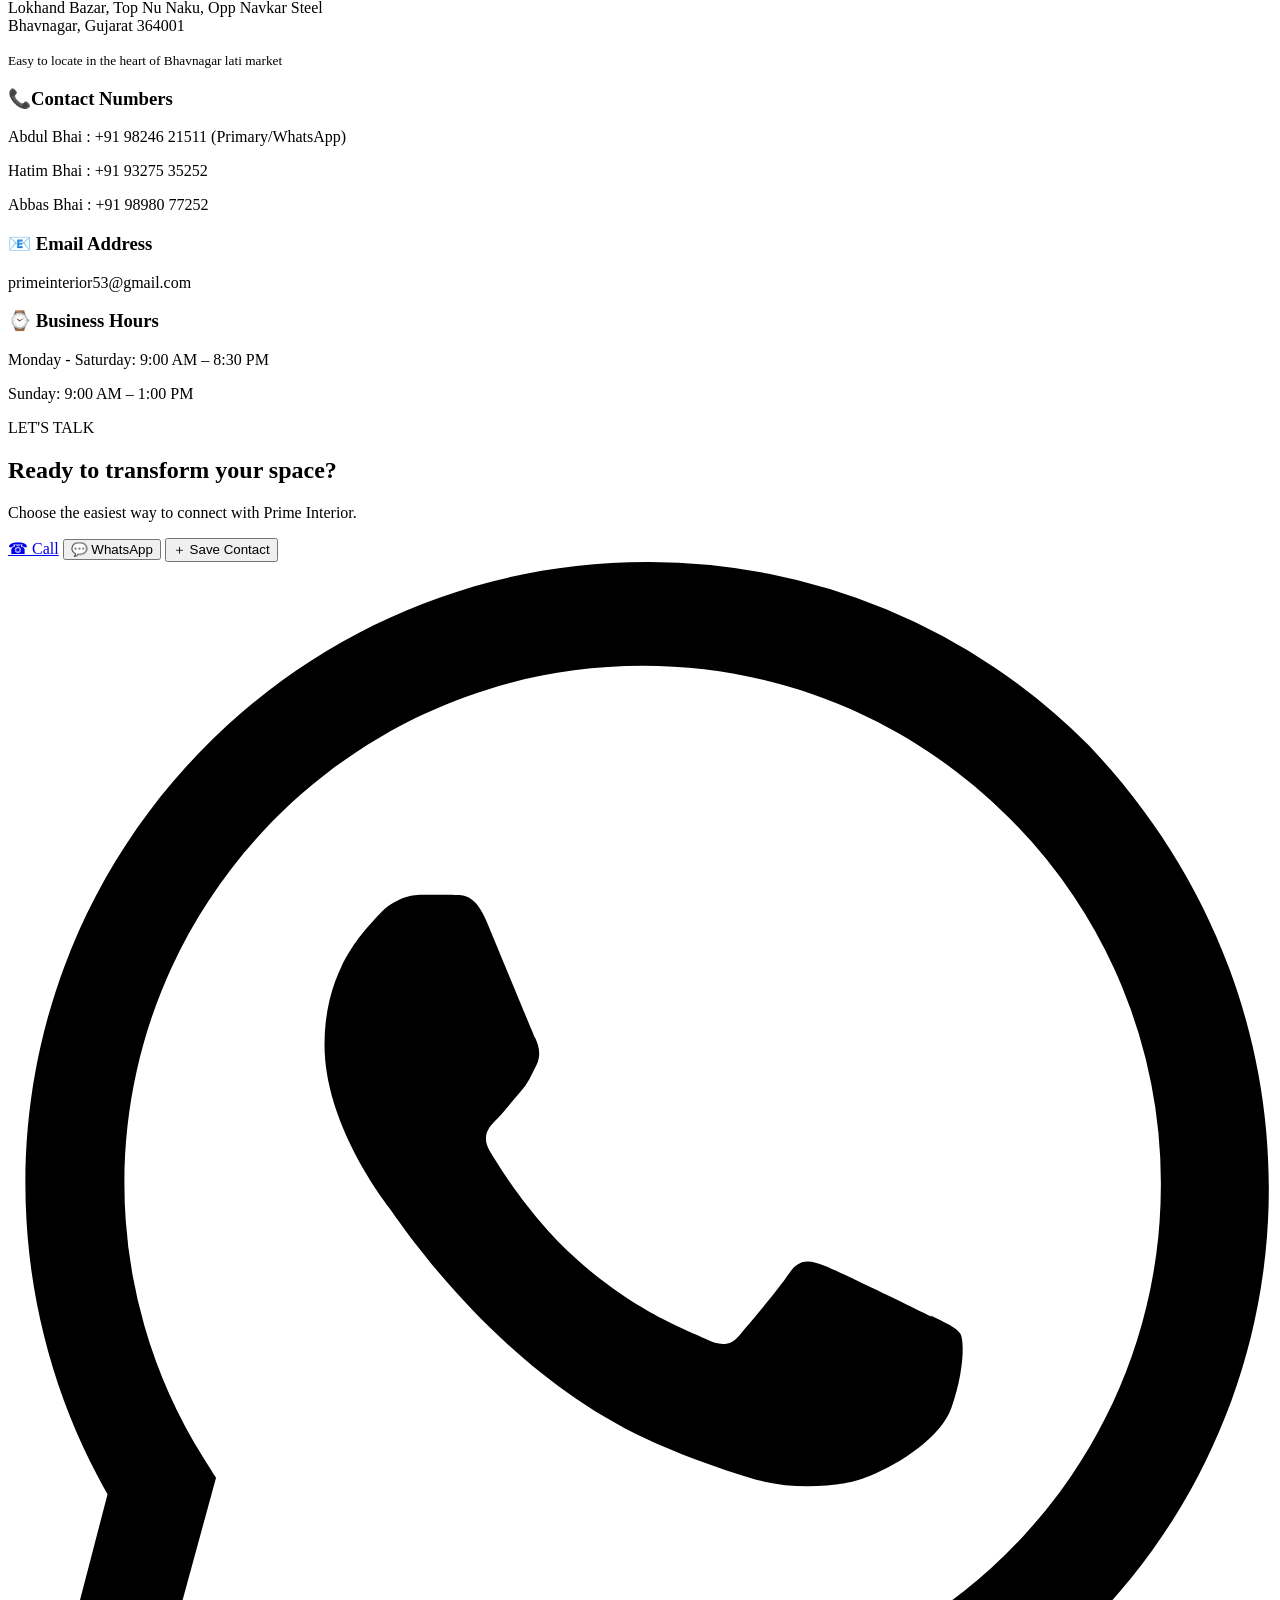
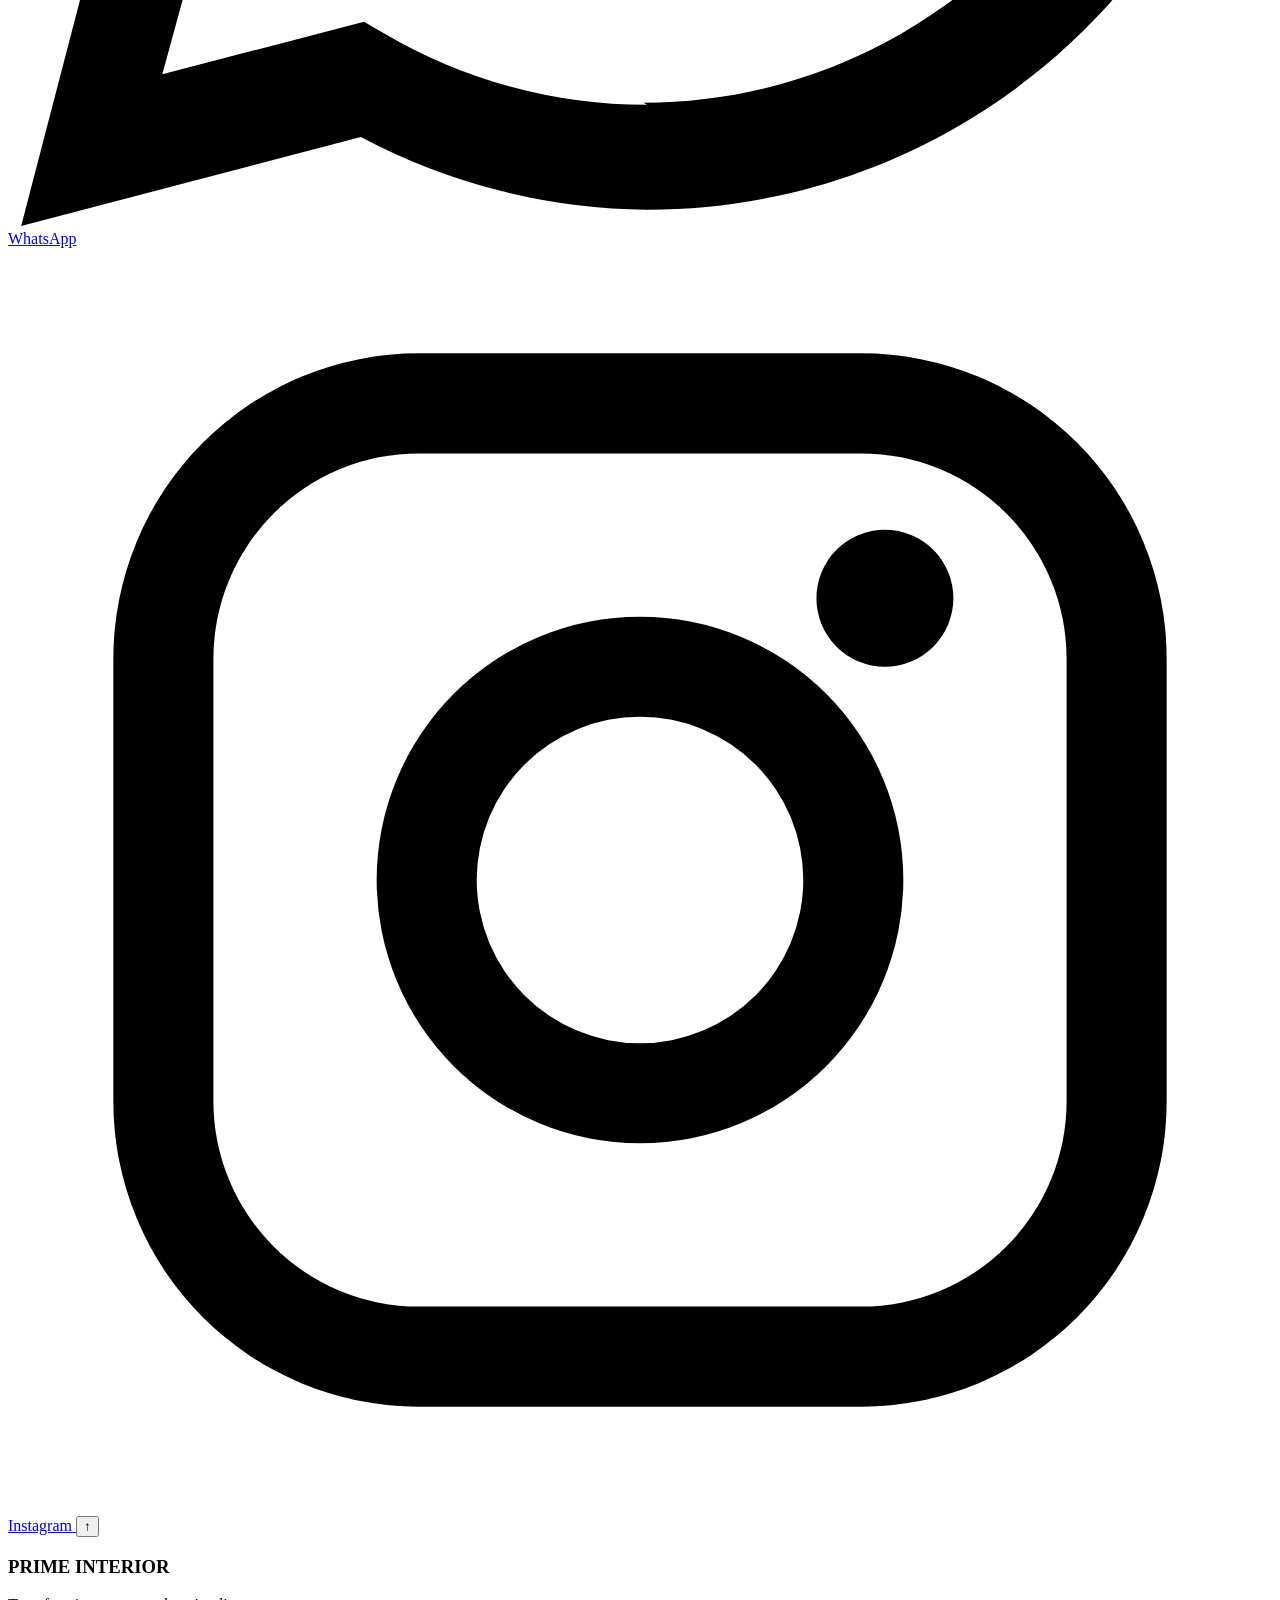
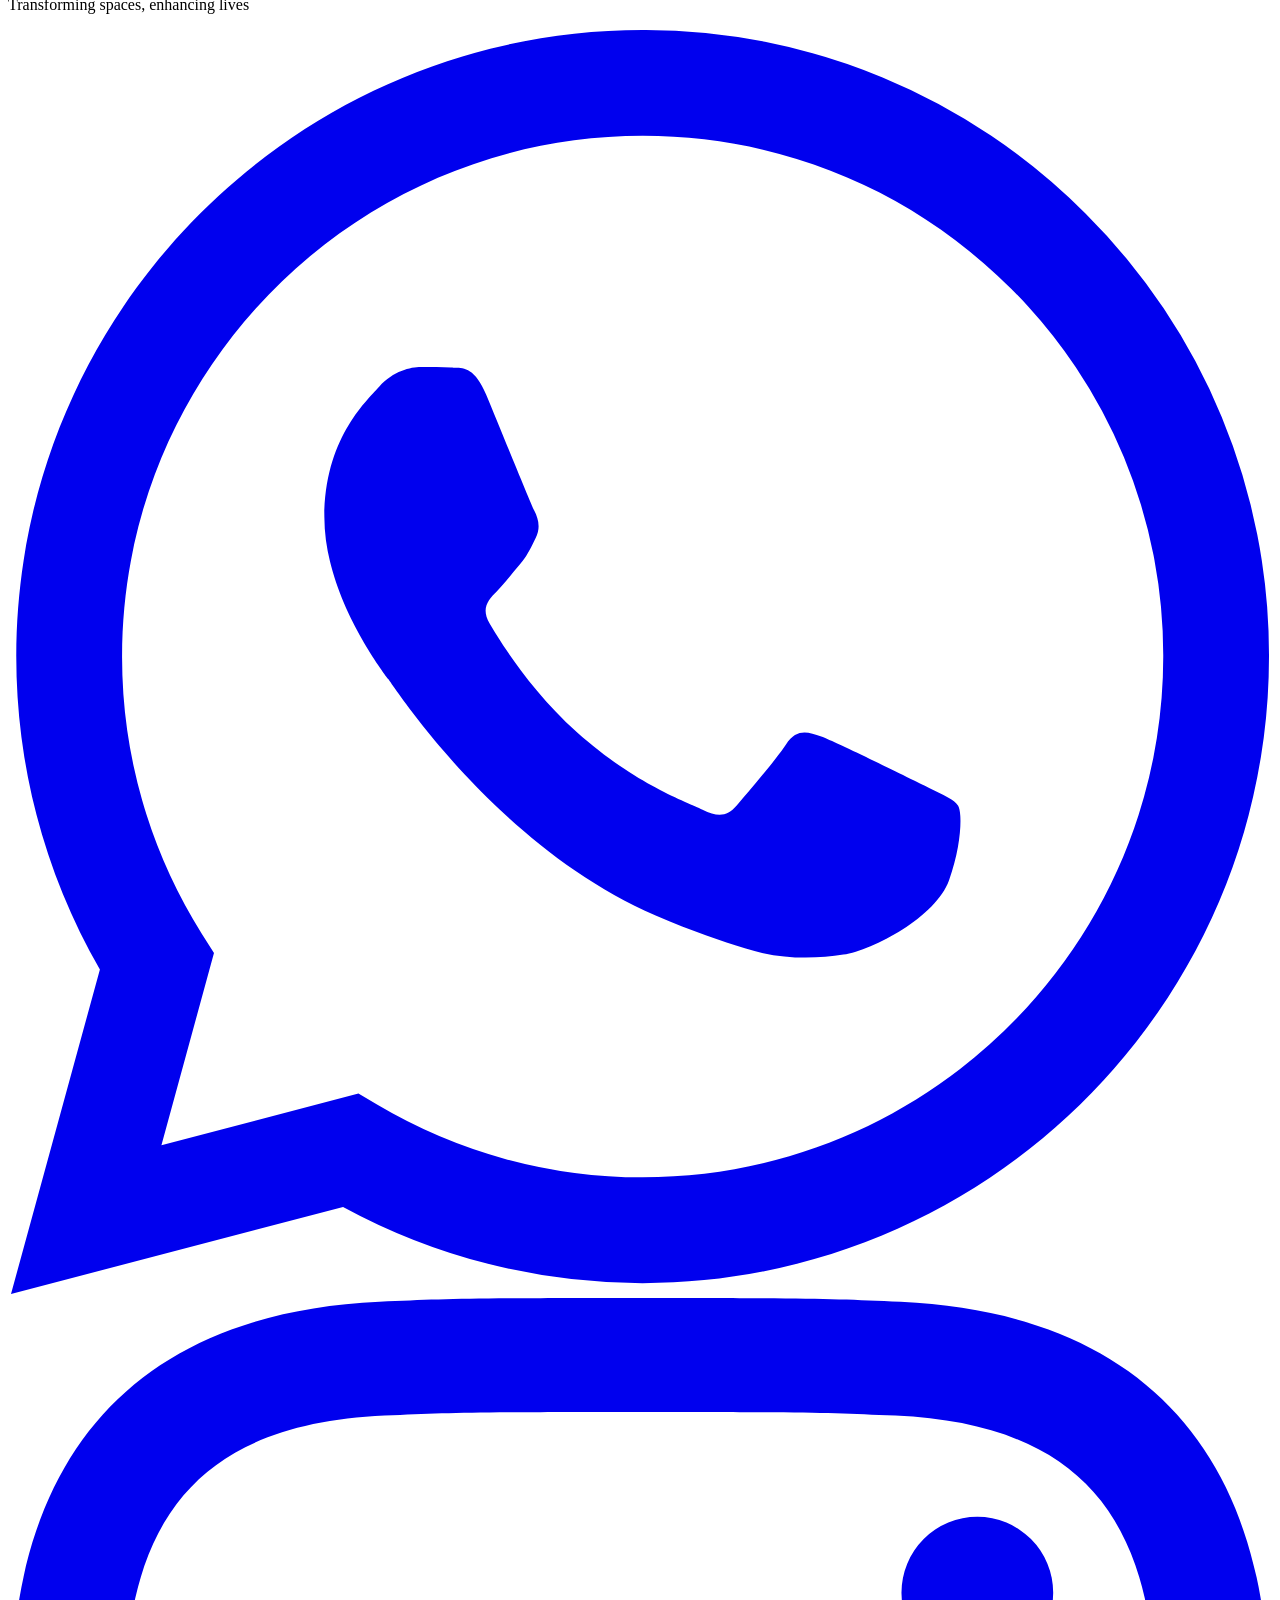
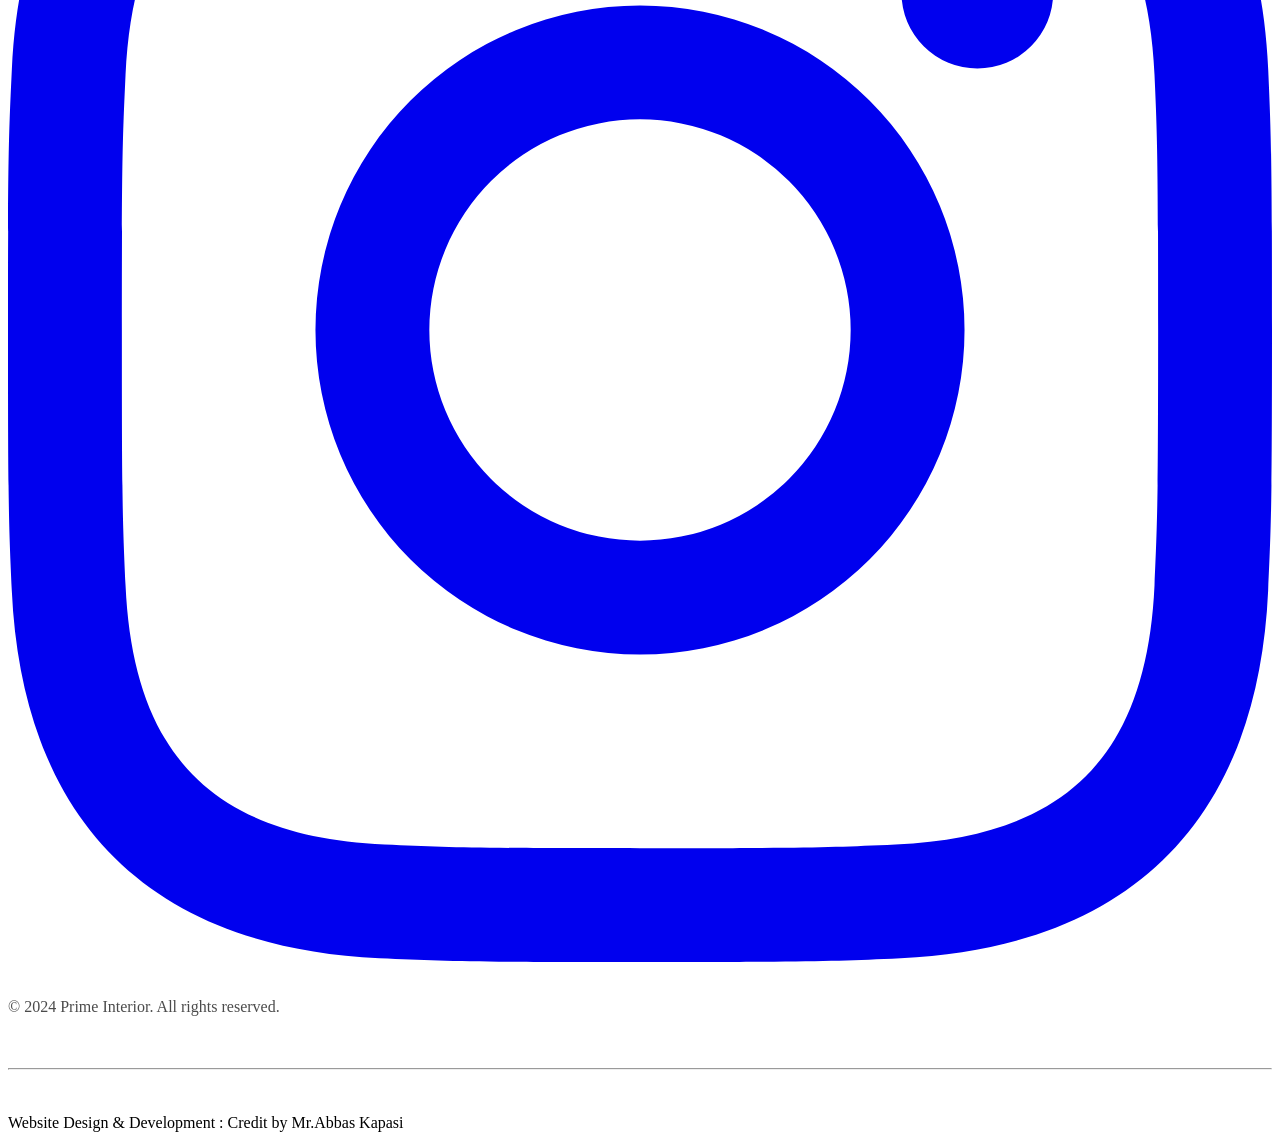
==== commit 257eb4f7: "Update index.html" ====
--- a/index.html
+++ b/index.html
@@ -8,7 +8,7 @@
     <meta name="color-scheme" content="light dark">
     <title>Prime Interior - Transform Your Space</title>
     <link rel="icon" href="./image/prime_logo.png">
-    <link rel="stylesheet" href="prime_style.css">
+    <link rel="stylesheet" href="prime_style1.css">
 </head>
 <body>
     <header>
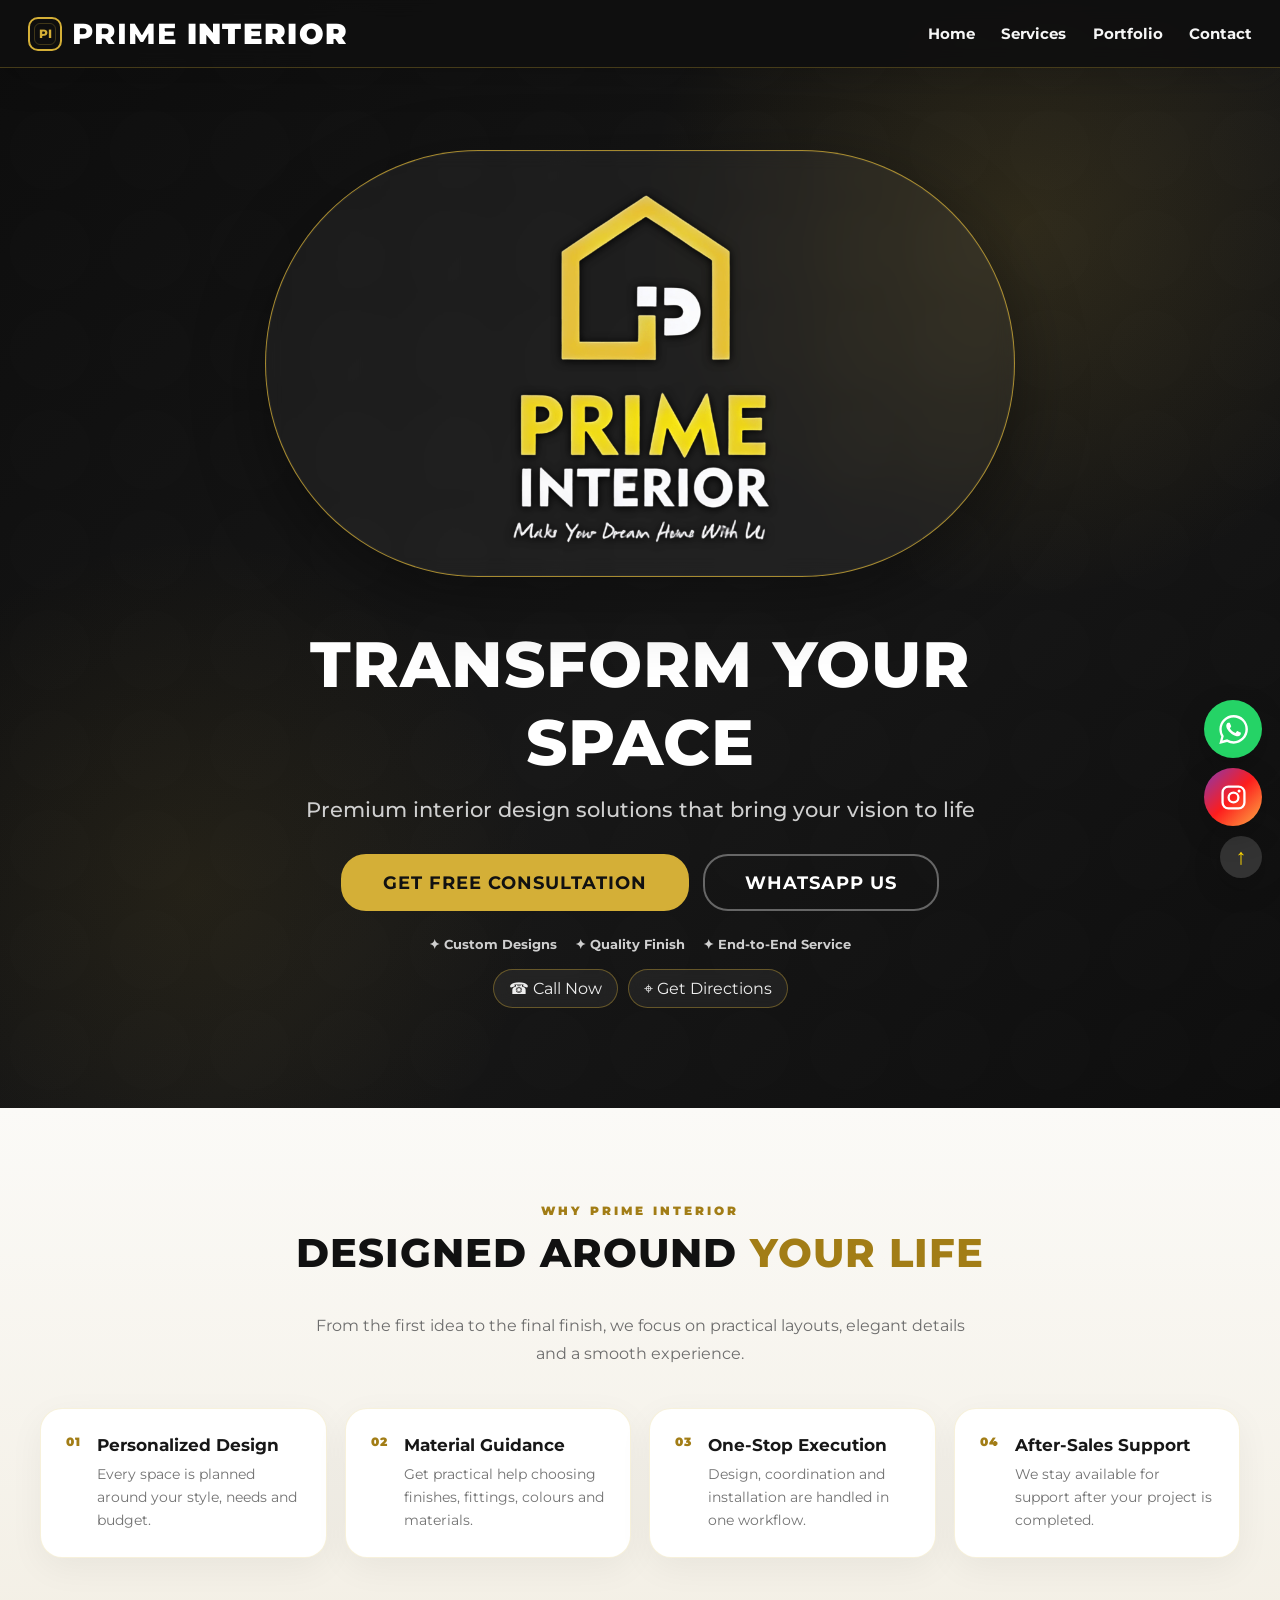
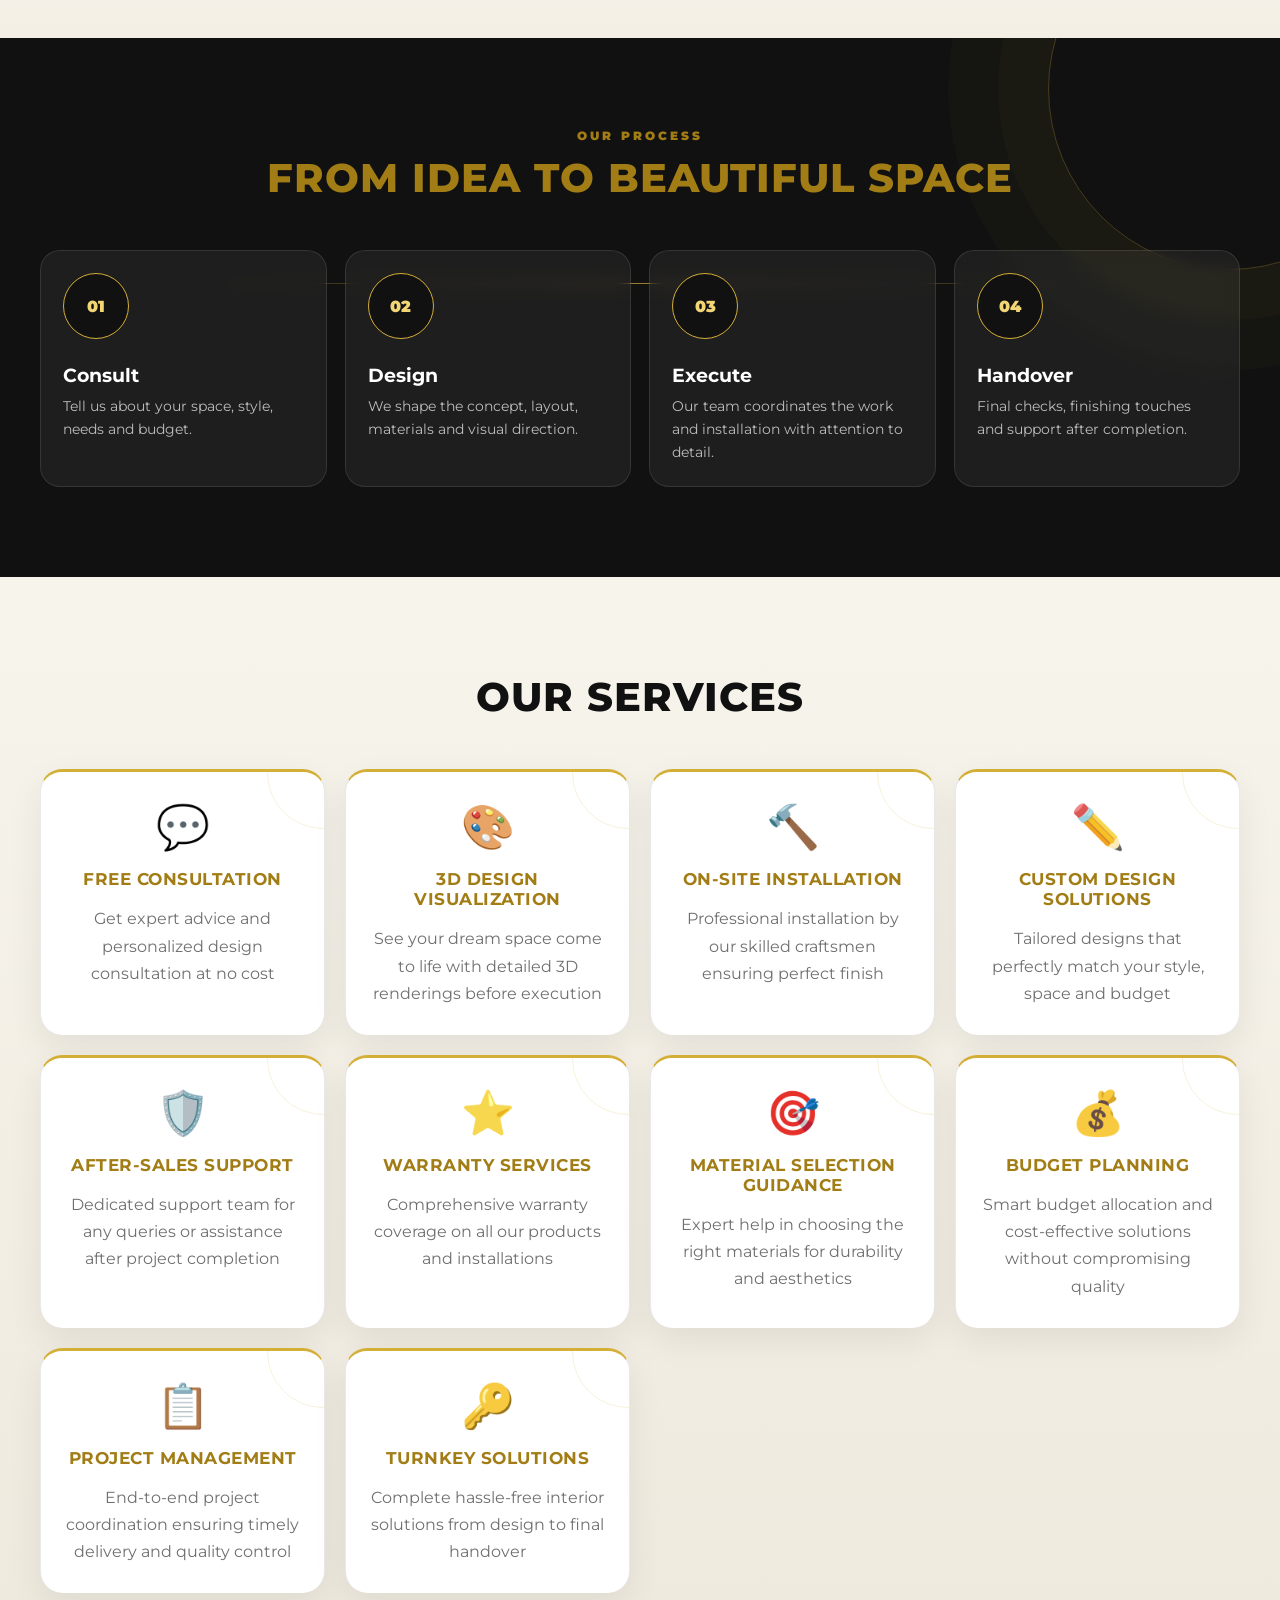
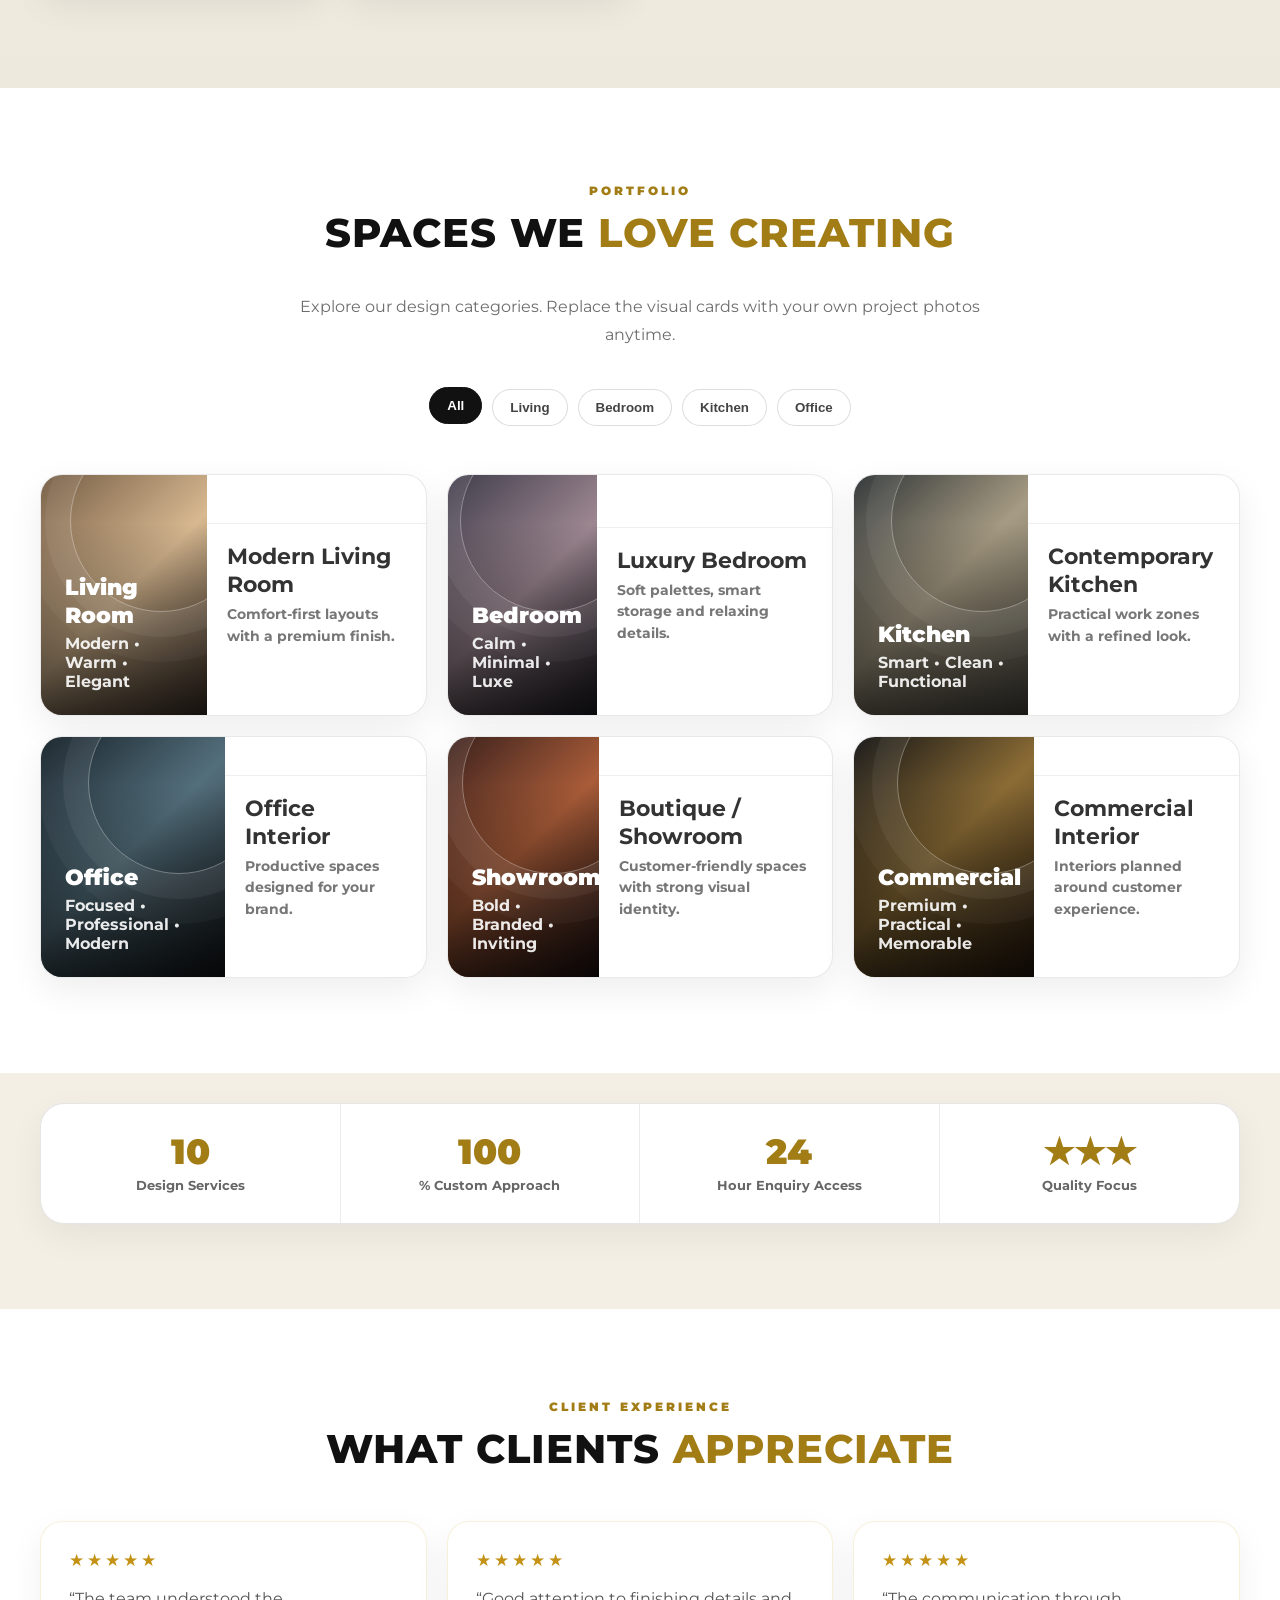
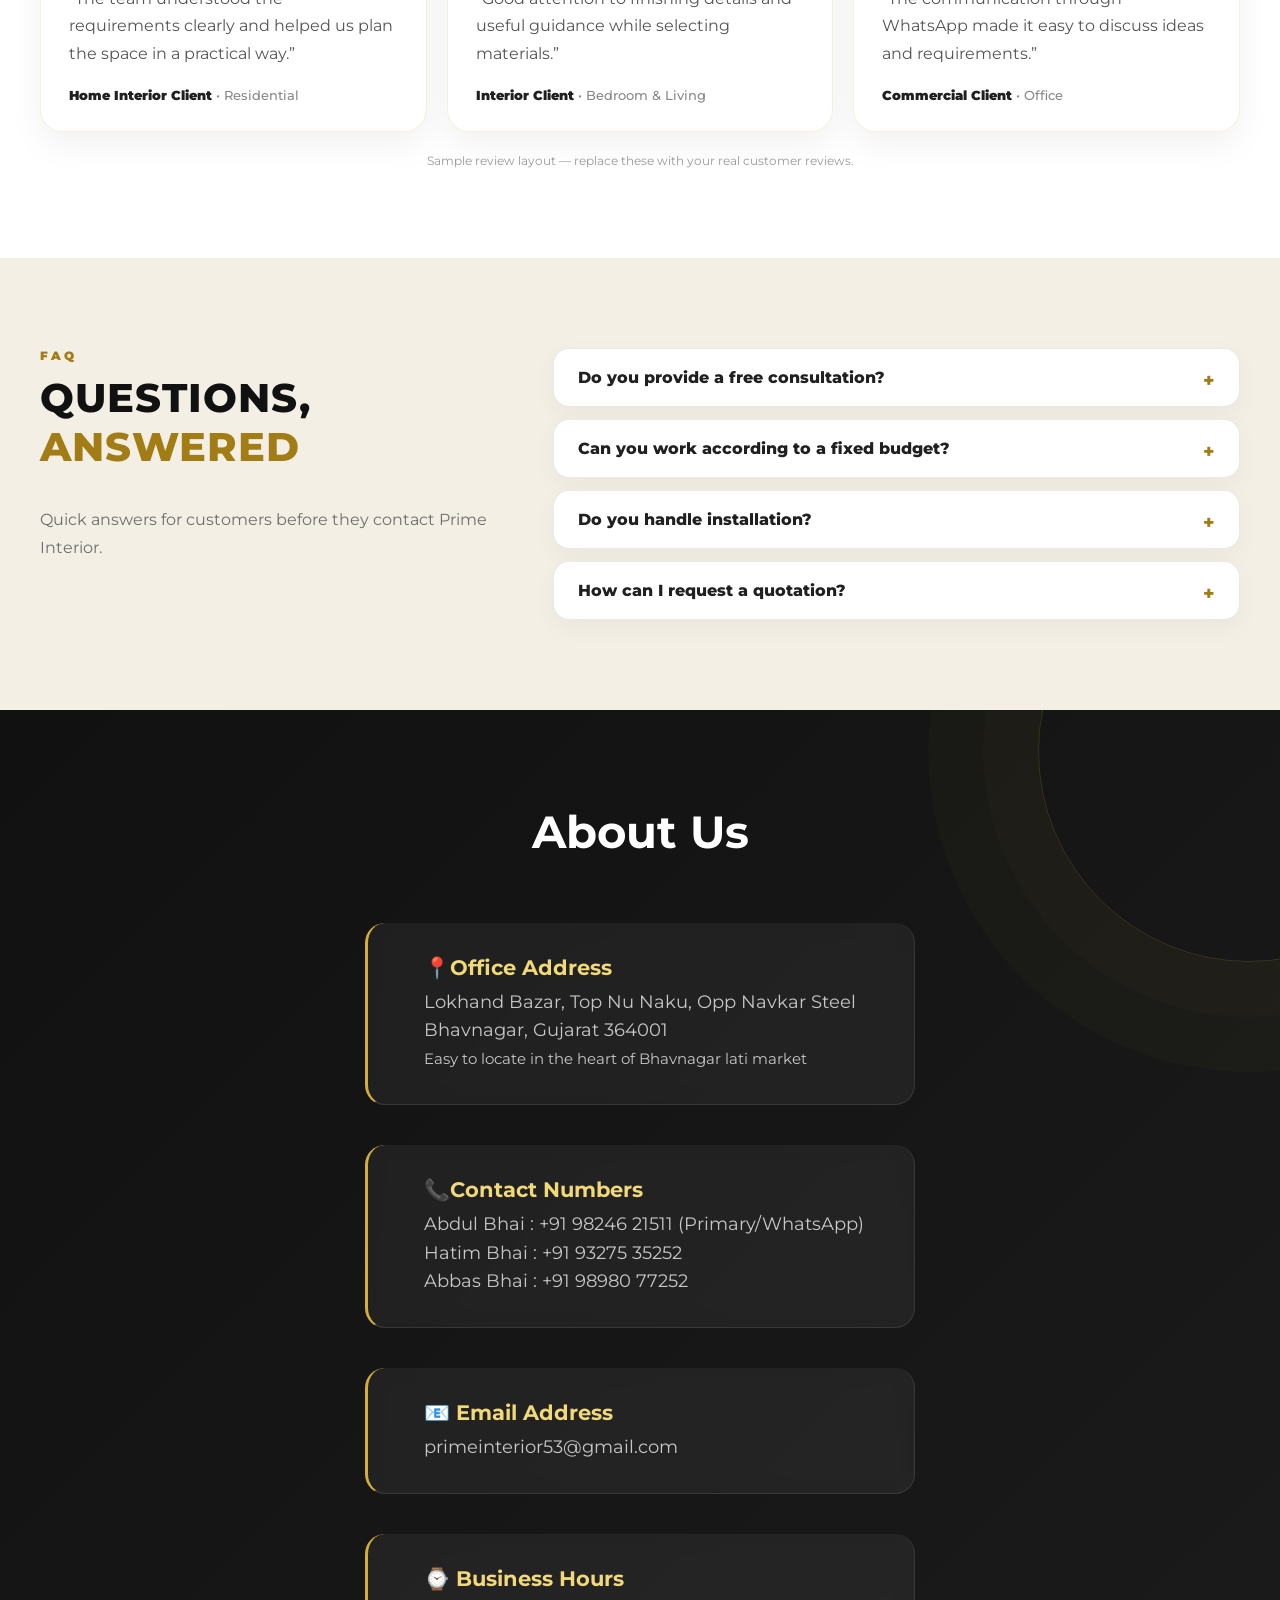
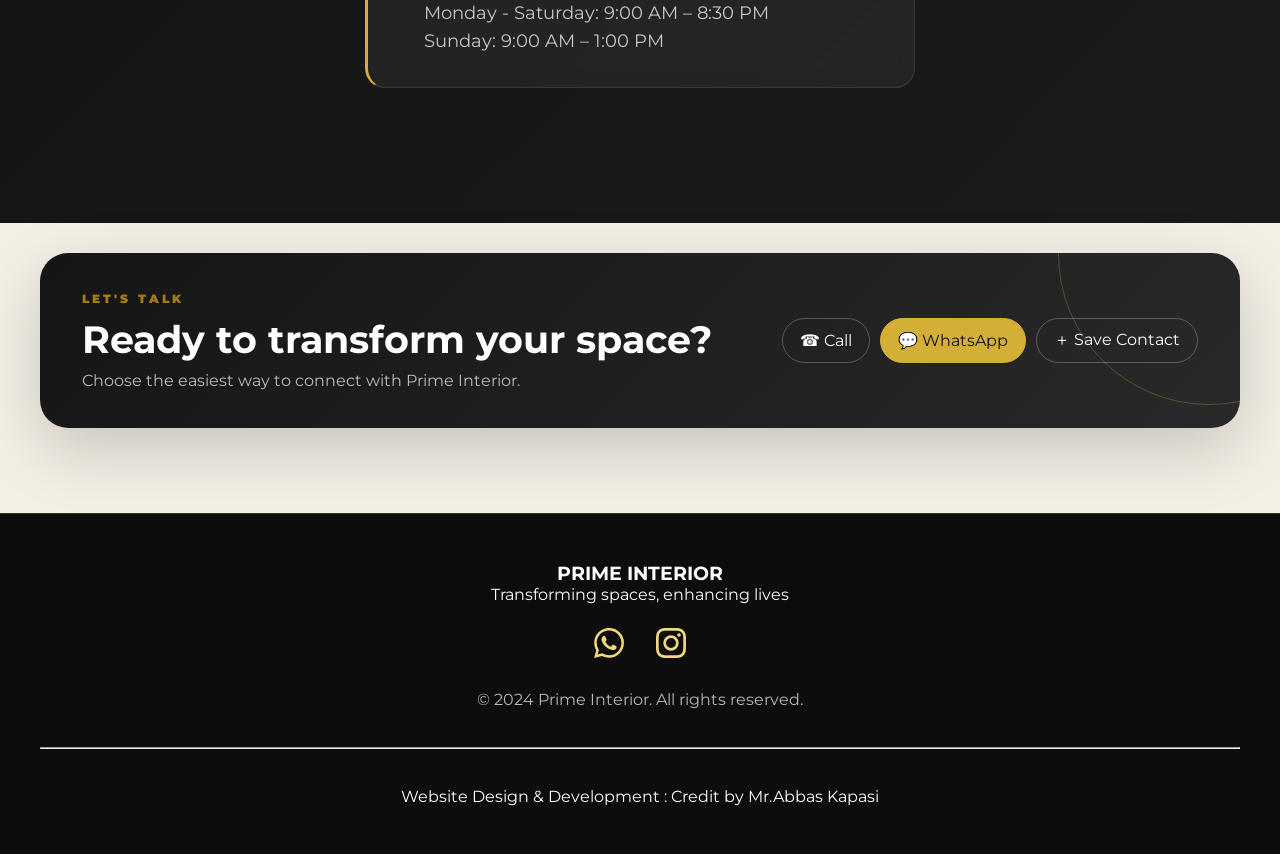
==== commit 0722b078: "Update print statement from 'Hello' to 'Goodbye'" ====
--- a/index.html
+++ b/index.html
@@ -8,7 +8,7 @@
     <meta name="color-scheme" content="light dark">
     <title>Prime Interior - Transform Your Space</title>
     <link rel="icon" href="./image/prime_logo.png">
-    <link rel="stylesheet" href="prime_style1.css">
+    <link rel="stylesheet" href="prime_style.css">
 </head>
 <body>
     <header>
--- a/prime_style.css
+++ b/prime_style.css
@@ -0,0 +1,1414 @@
+               @import url('https://fonts.googleapis.com/css2?family=Montserrat:wght@400;600;700;800;900&display=swap');
+
+        * {
+            margin: 0;
+            padding: 0;
+            box-sizing: border-box;
+            animation-timing-function: auto;
+        }
+
+        body {
+            font-family: 'Montserrat', 'Segoe UI', Tahoma, Geneva, Verdana, sans-serif;
+            color: #333;
+            overflow-x: hidden;
+        }
+
+        /* Header */
+        header {
+            background: linear-gradient(135deg, #FFE082 0%, #FFD54F 100%);
+            color: #333;
+            padding: 1rem 0;
+            position: fixed;
+            width: 100%;
+            top: 0;
+            z-index: 1000;
+            box-shadow: 0 2px 10px black;
+        }
+
+        nav {
+            max-width: 1200px;
+            margin: 0 auto;
+            display: flex;
+            align-items: center;
+            padding: 0 2rem;
+        }
+
+        .logo {
+            font-size: 1.8rem;
+            font-weight: 800;
+            letter-spacing: 0.5px;
+            color: #333;
+            display: flex;
+            align-items: center;
+            gap: 0.8rem;
+            font-family: 'Montserrat', sans-serif;
+            text-transform: uppercase;
+        }
+
+        .logo-img {
+            height: 50px;
+            width: auto;
+            object-fit: contain;
+        }
+
+        .nav-links {
+            display: flex;
+            gap: 2rem;
+            list-style: none;
+            margin-left: auto;
+            margin-right: 0;
+        }
+
+        .nav-links a {
+            color: #333;
+            text-decoration: none;
+            transition: color 0.3s;
+            font-weight: 500;
+        }
+
+        .nav-links a:hover {
+            color: black;
+        }
+
+        .underline {
+            position: relative;
+            text-decoration: none;
+            color: black;
+            font-size: 18px;
+        }
+
+        .underline::after {
+            content: "";
+            position: absolute;
+            left: 0;
+            bottom: -4px;
+            width: 0;
+            height: 2px;
+            background-color: black;
+            transition: width 0.4s ease;
+        }
+
+        .underline:hover::after {
+            width: 100%;
+        }
+
+        /* Hero Section */
+        .hero {
+            /*background: linear-gradient(135deg, #FFE082 0%, #FFD54F 100%);*/
+            background: #FFFEF0;
+            color: #333;
+            padding: 150px 2rem 100px;
+            text-align: center;
+            position: relative;
+            overflow: hidden;
+        }
+
+        .hero::before {
+            content: '';
+            position: absolute;
+            top: 0;
+            left: 0;
+            right: 0;
+            bottom: 0;
+            background: url('data:image/svg+xml,<svg width="100" height="100" xmlns="http://www.w3.org/2000/svg"><rect width="100" height="100" fill="none"/><circle cx="50" cy="50" r="40" fill="rgba(255,255,255,0.1)"/></svg>');
+            opacity: 0.3;
+        }
+
+        .hero-content {
+            max-width: 750px;
+            animation: fadeInUp 1.5s ease;
+            margin: 0 auto;
+            position: relative;
+            z-index: 1;
+        }
+
+        .hero-logo-container {
+            background: linear-gradient(135deg, #ffe69a 100%);
+            border-radius: 300px;
+            animation: fadeInUp 1.5s ease;
+            border: 4px solid rgb(255, 136, 0);
+            padding: -2rem;
+            margin-bottom: 3rem;
+            position: relative;
+            z-index: 1;
+        }
+
+        .hero-logo-img {
+            max-width: 500px;
+            width: 100%;
+            height: auto;
+            margin: 0 auto;
+            display: ruby-base;
+            filter: drop-shadow(0 1px 5px rgb(0, 0, 0));
+            animation: fadeInUp 1.5s ease;
+        }
+
+        .hero h1 {
+            font-size: 3rem;
+            margin-bottom: 1rem;
+            animation: fadeInUp 1.5s ease 0.2s backwards;
+            color: #333;
+            font-weight: 800;
+            font-family: 'Montserrat', sans-serif;
+            text-transform: uppercase;
+            letter-spacing: 2px;
+        }
+
+        .hero p {
+            font-size: 1.3rem;
+            margin-bottom: 2rem;
+            animation: fadeInUp 1.5s ease 0.4s backwards;
+            font-weight: 500;
+        }
+
+        .cta-button {
+            background: white;
+            color: #FFA500;
+            padding: 1rem 2.5rem;
+            border: 2px solid rgb(255, 136, 0);
+            border-radius: 25px;
+            font-size: 1.1rem;
+            cursor: pointer;
+            transition: transform 0.3s, box-shadow 0.3s;
+            animation: fadeInUp 1s ease 0.4s backwards;
+            font-weight: 700;
+            font-family: 'Montserrat', sans-serif;
+            text-transform: uppercase;
+            letter-spacing: 1px;
+        }
+
+        .cta-button:hover {
+            transform: translateY(-3px);
+            box-shadow: 0 10px 25px rgba(0,0,0,0.2);
+        }
+
+        .container {
+            max-width: 1200px;
+            margin: 0 auto;
+            animation-timing-function: auto;
+        }
+
+        .section-title {
+            text-align: center;
+            font-size: 2.5rem;
+            margin-bottom: 3rem;
+            color: #FFA500;
+            font-weight: 800;
+            font-family: 'Montserrat', sans-serif;
+            text-transform: uppercase;
+            letter-spacing: 1px;
+        }
+
+        .section-title_a {
+            text-align: center;
+            font-size: 2rem;
+            margin-bottom: 3rem;
+            color: #FFA500;
+            font-weight: 800;
+            font-family: 'Montserrat', sans-serif;
+            text-transform: uppercase;
+            letter-spacing: 1px;
+        }
+
+        /* Services Section */
+        .services {
+            padding: 80px 2rem;
+            animation-timing-function: auto;
+            background: linear-gradient(135deg, #FFE082 0%, #FFD54F 100%);
+        }
+
+        .services-grid {
+            display: grid;
+            grid-template-columns: repeat(auto-fit, minmax(280px, 1fr));
+            gap: 2rem;
+            margin-top: 3rem;
+        }
+
+        .service-card {
+            background: #FFFEF0;
+            padding: 2rem;
+            border-radius: 15px;
+            text-align: center;
+            animation: fadeInUp 1.5s ease;
+            transition: transform 0.3s, box-shadow 0.3s;
+            animation-timing-function: auto;
+            border-top: 9px solid rgb(255, 136, 0);
+            border-bottom: 3px solid rgb(255, 136, 0);
+        }
+
+        .service-card:hover {
+            transform: translateY(-10px);
+            box-shadow: 0 15px 40px rgba(0, 0, 0, 0.2);
+        }
+
+        .service-icon {
+            font-size: 3rem;
+            margin-bottom: 1rem;
+        }
+
+        .service-card h3 {
+            color: rgb(255, 136, 0);
+            margin-bottom: 1rem;
+            font-weight: 700;
+            font-family: 'Montserrat', sans-serif;
+            text-transform: uppercase;
+            letter-spacing: 0.5px;
+        }
+
+        /* Gallery */
+        .gallery {
+            padding: 80px 2rem;
+            background: #FFFEF0;
+        }
+
+        .gallery-grid {
+            display: grid;
+            grid-template-columns: repeat(auto-fit, minmax(300px, 1fr));
+            gap: 1.5rem;
+            margin-top: 3rem;
+        }
+
+        .gallery-item {
+            background: linear-gradient(135deg, #FFE082 0%, #FFD54F 100%);
+            height: 250px;
+            border-radius: 15px;
+            display: flex;
+            align-items: center;
+            justify-content: center;
+            color: #333;
+            font-size: 1.2rem;
+            font-weight: bold;
+            transition: transform 0.3s;
+            animation: fadeInUp 1.5s ease;
+            cursor: pointer;
+            border: 3px solid rgb(255, 136, 0);
+        }
+
+        .gallery-item:hover {
+            transform: scale(1.05);
+        }
+		/*Dark Mode*/
+		.dark{
+            background: #121212;
+            color: white;
+        }
+
+        /* Address Section */
+        /*.address-section {
+            background: linear-gradient(135deg, #FFE082 0%, #FFD54F 100%);
+            padding: 80px 2rem;
+        }
+
+        .address-editor {
+            background: #FFF8;
+            padding: 3rem;
+            border-radius: 50px;
+            box-shadow: 0 10px 40px rgba(255, 165, 0, 0.2);
+            max-width: 450px;
+            margin: 0 auto;
+            animation: fadeInUp 1.5s ease;
+            border: 3px double #FFD700;
+        }
+
+        .address-display {
+            background: #FFFEF0;
+            color: #333;
+            padding: 2rem;
+            border-radius: 15px;
+            animation: fadeInUp 1.5s ease;
+            line-height: 1.8;
+        }
+
+        .address-display h3 {
+            margin-bottom: 1rem;
+            font-size: 1.5rem;
+            color: rgb(255, 136, 0);
+        }*/
+
+         /* Contact Section */
+        .contact {
+            padding: 100px 20px;
+            background: linear-gradient(135deg, #FFE082 0%, #FFD54F 100%);
+        }
+
+        .contact h2 {
+            text-align: center;
+            margin-bottom: 4rem;
+            color: #333;
+            font-size: 2.8rem;
+        }
+
+        .contact-content {
+            max-width: 550px;
+            margin: 0 auto;
+        }
+
+        .contact-item {
+            display: flex;
+            align-items: flex-start;
+            gap: 1.5rem;
+            margin-bottom: 2.5rem;
+            padding: 2rem;
+            background: #FFFEF0;
+            border-radius: 15px;
+            box-shadow: 0 8px 25px rgba(0,0,0,0.1);
+            transition: transform 0.3s;
+            border-top: 9px solid rgb(255, 136, 0);
+            border-left: 3px solid rgb(255, 136, 0);
+            border-right: 3px solid rgb(255, 136, 0);
+        }
+
+        .contact-item:hover {
+            transform: translateY(-10px);
+        }
+
+        .contact-item i {
+            font-size: 2rem;
+            color: #2c5aa0;
+            margin-top: 0.5rem;
+            flex-shrink: 0;
+        }
+
+        .contact-item h3 {
+            color: rgb(255, 136, 0);;
+            margin-bottom: 0.5rem;
+            font-size: 1.3rem;
+        }
+
+        .contact-item p {
+            color: #666;
+            font-size: 1.1rem;
+            line-height: 1.6;
+        }
+
+        /* Customer Inquiry Form Modal */
+        .inquiry-modal {
+            display: none;
+            position: fixed;
+            z-index: 2500;
+            left: 0;
+            top: 0;
+            width: 100%;
+            height: 100%;
+            background: rgba(0, 0, 0, 0.85);
+            overflow-y: auto;
+        }
+
+        .inquiry-modal.show {
+            display: block;
+        }
+
+        .inquiry-modal-content {
+            background: linear-gradient(135deg, #FFE082 0%, #FFD54F 100%);
+            margin: 3rem auto;
+            padding: 0;
+            max-width: 600px;
+            border-radius: 20px;
+            position: relative;
+            animation: modalSlideIn 0.3s ease;
+        }
+
+        @keyframes modalSlideIn {
+            from {
+                transform: translateY(-50px);
+                opacity: 0;
+            }
+            to {
+                transform: translateY(0);
+                opacity: 1;
+            }
+        }
+
+        .inquiry-header {
+            background: linear-gradient(135deg, #FFD700 0%, #FFA500 100%);
+            padding: 2rem;
+            border-radius: 20px 20px 0 0;
+            text-align: center;
+        }
+
+        .inquiry-header h2 {
+            color: #333;
+            font-size: 1.8rem;
+            margin: 0;
+        }
+
+        .inquiry-header p {
+            color: #555;
+            margin-top: 0.5rem;
+        }
+
+        .inquiry-body {
+            padding: 2rem;
+        }
+
+        .inquiry-form-group {
+            margin-bottom: 1.5rem;
+        }
+
+        .inquiry-form-group label {
+            display: block;
+            margin-bottom: 0.5rem;
+            font-weight: 600;
+            color: #555;
+        }
+
+        .inquiry-form-group input,
+        .inquiry-form-group select,
+        .inquiry-form-group textarea {
+            width: 100%;
+            padding: 1rem;
+            border: 2px solid #FFD700;
+            border-radius: 10px;
+            font-size: 1rem;
+            transition: border-color 0.3s;
+        }
+
+        .inquiry-form-group input:focus,
+        .inquiry-form-group select:focus,
+        .inquiry-form-group textarea:focus {
+            outline: none;
+            border-color: #FFA500;
+        }
+
+        .inquiry-form-group textarea {
+            resize: vertical;
+            min-height: 100px;
+        }
+
+        .inquiry-submit-btn {
+            background: linear-gradient(135deg, #FFD700 0%, #FFA500 100%);
+            color: #333;
+            padding: 1rem 2rem;
+            border: none;
+            border-radius: 10px;
+            font-size: 1.1rem;
+            font-weight: bold;
+            cursor: pointer;
+            width: 100%;
+            transition: transform 0.3s;
+        }
+
+        .inquiry-submit-btn:hover {
+            transform: translateY(-2px);
+        }
+
+        .close-inquiry {
+            position: absolute;
+            top: 1rem;
+            right: 1rem;
+            background: white;
+            border: none;
+            font-size: 2rem;
+            width: 50px;
+            height: 50px;
+            border-radius: 50%;
+            cursor: pointer;
+            transition: transform 0.3s;
+            color: #333;
+            z-index: 10;
+        }
+
+        .close-inquiry:hover {
+            transform: rotate(90deg);
+        }
+
+        .success-message {
+            display: none;
+            text-align: center;
+            padding: 2rem;
+        }
+
+        .success-message.show {
+            display: block;
+        }
+
+        .success-message h3 {
+            color: #4CAF50;
+            font-size: 2rem;
+            margin-bottom: 1rem;
+        }
+
+        .success-message p {
+            color: #666;
+            font-size: 1.1rem;
+        }
+
+        .checkbox-group {
+            display: grid;
+            grid-template-columns: repeat(auto-fill, minmax(200px, 1fr));
+            gap: 0.8rem;
+            margin-top: 0.5rem;
+        }
+
+        .checkbox-item {
+            display: flex;
+            align-items: center;
+            padding: 0.8rem;
+            background: #FFFEF0;
+            border: 2px solid #FFD700;
+            border-radius: 8px;
+            cursor: pointer;
+            transition: all 0.3s;
+        }
+
+        .checkbox-item:hover {
+            background: #FFD700;
+            transform: translateX(5px);
+        }
+
+        .checkbox-item input[type="checkbox"] {
+            width: 20px;
+            height: 20px;
+            margin-right: 0.8rem;
+            cursor: pointer;
+            accent-color: #FFA500;
+        }
+
+        .checkbox-item label {
+            margin: 0;
+            cursor: pointer;
+            font-weight: 500;
+            color: #333;
+        }
+
+        /* Footer */
+        footer {
+            background: #333;
+            color: white;
+            padding: 3rem 2rem;
+            text-align: center;
+        }
+
+        .footer-content {
+            max-width: 1200px;
+            margin: 0 auto;
+        }
+
+        .social-links {
+            margin-top: 1.5rem;
+            display: flex;
+            justify-content: center;
+            gap: 2rem;
+        }
+
+        .social-links a {
+            color: #FFD700;
+            text-decoration: none;
+            font-size: 1.2rem;
+            transition: color 0.3s;
+            display: flex;
+            align-items: center;
+            gap: 0.5rem;
+        }
+
+        .social-links a:hover {
+            color: #FFA500;
+        }
+
+        .social-links svg {
+            width: 30px;
+            height: 30px;
+        }
+
+        @keyframes fadeInUp {
+            from {
+                opacity: 0;
+                transform: translateY(30px);
+            }
+            to {
+                opacity: 1;
+                transform: translateY(0);
+            }
+        }
+
+        @media (max-width: 768px) {
+            .hero h1 {
+                font-size: 2rem;
+            }
+            
+            .nav-links {
+                display: none;
+            }
+        }
+
+/* =========================================================
+   PRIME INTERIOR - PREMIUM MOBILE / UX ENHANCEMENTS
+   ========================================================= */
+
+html {
+    scroll-behavior: smooth;
+    scroll-padding-top: 90px;
+}
+
+body {
+    background: #FFFEF0;
+}
+
+header {
+    backdrop-filter: blur(10px);
+    -webkit-backdrop-filter: blur(10px);
+}
+
+/* Hamburger */
+.menu-toggle {
+    display: none;
+    width: 46px;
+    height: 46px;
+    padding: 10px;
+    border: 2px solid rgba(51,51,51,.25);
+    border-radius: 12px;
+    background: rgba(255,255,255,.38);
+    cursor: pointer;
+    flex-direction: column;
+    justify-content: center;
+    gap: 5px;
+    transition: .25s ease;
+}
+
+.menu-toggle span {
+    display: block;
+    width: 100%;
+    height: 3px;
+    border-radius: 99px;
+    background: #333;
+    transition: transform .25s ease, opacity .25s ease;
+}
+
+.menu-toggle.active span:nth-child(1) { transform: translateY(8px) rotate(45deg); }
+.menu-toggle.active span:nth-child(2) { opacity: 0; }
+.menu-toggle.active span:nth-child(3) { transform: translateY(-8px) rotate(-45deg); }
+
+/* Hero polish */
+.hero {
+    min-height: 680px;
+    display: flex;
+    align-items: center;
+    justify-content: center;
+}
+
+.hero-logo-container {
+    box-shadow: 0 18px 55px rgba(255,136,0,.18);
+}
+
+.hero-actions {
+    display: flex;
+    justify-content: center;
+    align-items: center;
+    gap: 14px;
+    flex-wrap: wrap;
+    margin-top: 8px;
+}
+
+.hero-actions .cta-button {
+    display: inline-flex;
+    align-items: center;
+    justify-content: center;
+    text-decoration: none;
+    min-height: 52px;
+}
+
+.primary-cta {
+    background: linear-gradient(135deg, #FFD700, #FFA500);
+    color: #333;
+}
+
+.secondary-cta {
+    background: #333;
+    color: #FFD700;
+    border-color: #333;
+}
+
+.secondary-cta:hover {
+    color: #fff;
+    box-shadow: 0 10px 25px rgba(0,0,0,.18);
+}
+
+.hero-highlights {
+    display: flex;
+    justify-content: center;
+    gap: 18px;
+    flex-wrap: wrap;
+    margin-top: 25px;
+    font-size: .82rem;
+    font-weight: 700;
+    color: #666;
+}
+
+/* Trust strip */
+.trust-strip {
+    display: grid;
+    grid-template-columns: repeat(4, 1fr);
+    max-width: 1100px;
+    margin: -28px auto 0;
+    position: relative;
+    z-index: 5;
+    padding: 22px;
+    border-radius: 22px;
+    background: rgba(255,255,255,.96);
+    box-shadow: 0 16px 45px rgba(0,0,0,.12);
+    border: 1px solid rgba(255,165,0,.22);
+}
+
+.trust-item {
+    text-align: center;
+    padding: 8px 14px;
+    border-right: 1px solid rgba(51,51,51,.1);
+}
+
+.trust-item:last-child { border-right: 0; }
+
+.trust-item strong {
+    display: block;
+    font-size: 1.65rem;
+    color: #f28c00;
+    font-weight: 900;
+}
+
+.trust-item span {
+    display: block;
+    margin-top: 4px;
+    font-size: .78rem;
+    color: #666;
+    font-weight: 600;
+}
+
+.service-card {
+    box-shadow: 0 8px 25px rgba(0,0,0,.07);
+}
+
+.service-card:hover {
+    box-shadow: 0 18px 45px rgba(0,0,0,.16);
+}
+
+button, a, input, select, textarea {
+    -webkit-tap-highlight-color: transparent;
+}
+
+/* Floating quick-contact */
+.floating-contact {
+    position: fixed;
+    right: 18px;
+    bottom: 22px;
+    z-index: 2200;
+    display: flex;
+    flex-direction: column;
+    align-items: flex-end;
+    gap: 10px;
+}
+
+.floating-btn,
+.floating-top {
+    border: 0;
+    text-decoration: none;
+    cursor: pointer;
+    display: flex;
+    align-items: center;
+    justify-content: center;
+    box-shadow: 0 10px 28px rgba(0,0,0,.22);
+    transition: transform .25s ease, box-shadow .25s ease;
+}
+
+.floating-btn {
+    width: 58px;
+    height: 58px;
+    border-radius: 50%;
+    color: #fff;
+    position: relative;
+}
+
+.floating-btn:hover,
+.floating-top:hover {
+    transform: translateY(-4px) scale(1.04);
+    box-shadow: 0 15px 32px rgba(0,0,0,.28);
+}
+
+.whatsapp-float {
+    background: #25D366;
+    animation: floatPulse 2.2s infinite;
+}
+
+.instagram-float {
+    background: linear-gradient(135deg, #833AB4, #FD1D1D, #FCAF45);
+}
+
+.float-icon {
+    font-size: 28px;
+    line-height: 1;
+    font-weight: 900;
+}
+
+.float-label {
+    position: absolute;
+    right: 68px;
+    white-space: nowrap;
+    background: #333;
+    color: #fff;
+    padding: 7px 10px;
+    border-radius: 8px;
+    font-size: 11px;
+    font-weight: 700;
+    opacity: 0;
+    transform: translateX(8px);
+    pointer-events: none;
+    transition: .2s ease;
+}
+
+.floating-btn:hover .float-label {
+    opacity: 1;
+    transform: translateX(0);
+}
+
+.floating-top {
+    width: 42px;
+    height: 42px;
+    border-radius: 50%;
+    background: #333;
+    color: #FFD700;
+    font-size: 22px;
+    font-weight: 900;
+}
+
+@keyframes floatPulse {
+    0%, 100% { box-shadow: 0 10px 28px rgba(0,0,0,.22), 0 0 0 0 rgba(37,211,102,.38); }
+    50% { box-shadow: 0 10px 28px rgba(0,0,0,.22), 0 0 0 12px rgba(37,211,102,0); }
+}
+
+/* Mobile */
+@media (max-width: 768px) {
+    header { padding: .65rem 0; }
+
+    nav {
+        padding: 0 .9rem;
+        min-height: 54px;
+        position: relative;
+    }
+
+    .logo {
+        font-size: 1.15rem;
+        letter-spacing: .2px;
+        max-width: calc(100% - 60px);
+    }
+
+    .menu-toggle {
+        display: flex;
+        flex-shrink: 0;
+    }
+
+    .nav-links {
+        display: flex !important;
+        position: absolute;
+        top: calc(100% + 8px);
+        left: 10px;
+        right: 10px;
+        padding: 10px;
+        flex-direction: column;
+        gap: 4px;
+        background: rgba(255,255,255,.98);
+        border: 1px solid rgba(255,165,0,.35);
+        border-radius: 16px;
+        box-shadow: 0 15px 35px rgba(0,0,0,.16);
+        transform: translateY(-10px);
+        opacity: 0;
+        visibility: hidden;
+        pointer-events: none;
+        transition: .25s ease;
+    }
+
+    .nav-links.show {
+        transform: translateY(0);
+        opacity: 1;
+        visibility: visible;
+        pointer-events: auto;
+    }
+
+    .nav-links li { width: 100%; }
+
+    .nav-links a {
+        display: block;
+        width: 100%;
+        padding: 13px 14px;
+        border-radius: 10px;
+        font-size: 15px;
+        font-weight: 700;
+    }
+
+    .nav-links a:hover { background: #FFE082; }
+    .underline::after { display: none; }
+
+    .hero {
+        min-height: auto;
+        padding: 125px 16px 70px;
+    }
+
+    .hero-logo-container {
+        padding: .7rem;
+        margin-bottom: 1.7rem;
+        border-width: 3px;
+    }
+
+    .hero-logo-img { max-width: 330px; }
+
+    .hero h1 {
+        font-size: clamp(1.7rem, 8vw, 2.35rem);
+        line-height: 1.15;
+        letter-spacing: 1px;
+    }
+
+    .hero p {
+        font-size: .98rem;
+        line-height: 1.6;
+    }
+
+    .hero-actions {
+        flex-direction: column;
+        width: 100%;
+    }
+
+    .hero-actions .cta-button {
+        width: 100%;
+        max-width: 340px;
+    }
+
+    .hero-highlights {
+        gap: 8px 14px;
+        font-size: .72rem;
+    }
+
+    .trust-strip {
+        grid-template-columns: repeat(2, 1fr);
+        margin: -20px 14px 0;
+        padding: 12px 8px;
+        border-radius: 18px;
+    }
+
+    .trust-item {
+        padding: 10px 5px;
+        border-right: 0;
+    }
+
+    .trust-item:nth-child(-n+2) {
+        border-bottom: 1px solid rgba(51,51,51,.1);
+    }
+
+    .trust-item strong { font-size: 1.3rem; }
+    .trust-item span { font-size: .67rem; }
+
+    .services, .gallery { padding: 65px 15px; }
+
+    .section-title, .contact h2 {
+        font-size: 1.8rem;
+        margin-bottom: 2rem;
+    }
+
+    .services-grid, .gallery-grid {
+        grid-template-columns: 1fr;
+        gap: 1rem;
+        margin-top: 1.7rem;
+    }
+
+    .service-card {
+        padding: 1.45rem;
+        border-top-width: 6px;
+    }
+
+    .service-icon { font-size: 2.5rem; }
+
+    .gallery-item {
+        min-height: 190px;
+        height: 190px;
+    }
+
+    .contact { padding: 70px 15px; }
+    .contact h2 { margin-bottom: 2rem; }
+
+    .contact-item {
+        gap: 1rem;
+        margin-bottom: 1rem;
+        padding: 1.25rem;
+        border-top-width: 6px;
+    }
+
+    .contact-item p {
+        font-size: .93rem;
+        line-height: 1.55;
+        overflow-wrap: anywhere;
+    }
+
+    .contact-item h3 { font-size: 1.05rem; }
+
+    .inquiry-modal-content {
+        margin: 10px;
+        border-radius: 16px;
+    }
+
+    .inquiry-header {
+        padding: 1.5rem 1rem;
+        padding-right: 4rem;
+    }
+
+    .inquiry-header h2 { font-size: 1.35rem; }
+    .inquiry-body { padding: 1rem; }
+
+    .checkbox-group { grid-template-columns: 1fr; }
+
+    .floating-contact {
+        right: 12px;
+        bottom: 14px;
+        gap: 8px;
+    }
+
+    .floating-btn {
+        width: 54px;
+        height: 54px;
+    }
+
+    .floating-top {
+        width: 40px;
+        height: 40px;
+    }
+
+    .float-label { display: none; }
+
+    footer { padding: 2.5rem 1rem; }
+}
+
+@media (max-width: 380px) {
+    .logo { font-size: 1rem; }
+    .hero { padding-left: 12px; padding-right: 12px; }
+    .hero-highlights span { width: 100%; }
+}
+
+.social-svg {
+    width: 29px;
+    height: 29px;
+    fill: currentColor;
+    display: block;
+}
+
+
+/* =========================================================
+   PRIME INTERIOR - PREMIUM NO-BACKEND UPGRADE
+   ========================================================= */
+:root{
+    --pi-black:#111111;
+    --pi-dark:#171717;
+    --pi-gold:#d4af37;
+    --pi-gold2:#f2d675;
+    --pi-cream:#f8f5ed;
+    --pi-white:#ffffff;
+    --pi-muted:#6f6f6f;
+    --pi-border:rgba(17,17,17,.10);
+    --pi-shadow:0 18px 50px rgba(0,0,0,.10);
+}
+html{scroll-behavior:smooth;scroll-padding-top:80px}
+body{background:#fff;transition:background .35s ease,color .35s ease}
+body::before{content:"";position:fixed;top:0;left:0;width:100%;height:3px;background:linear-gradient(90deg,var(--pi-gold),#fff,var(--pi-gold));transform:scaleX(0);transform-origin:left;z-index:99999;pointer-events:none}
+body.dark{background:#101010;color:#f5f5f5}
+body.dark .services,body.dark .why-us,body.dark .faq-section{background:#101010!important}
+body.dark .section-title,body.dark .service-card,body.dark .why-card,body.dark .process-card,body.dark .testimonial-card,body.dark details,body.dark .gallery-card-body,body.dark .contact-cta-card{color:#f5f5f5;background:#181818}
+body.dark .section-lead,body.dark .why-card p,body.dark .process-card p,body.dark .testimonial-card p,body.dark details p{color:#bdbdbd}
+body.dark .gallery-card-body{border-color:rgba(255,255,255,.08)}
+body.dark .trust-strip{background:#181818;color:#fff}
+body.dark .theme-toggle{background:#f2d675;color:#111}
+
+.brand-logo{display:flex;align-items:center;gap:10px;text-decoration:none;color:inherit;font-weight:800;letter-spacing:1.3px;white-space:nowrap}
+.brand-logo b{font-weight:900}
+.brand-mark{width:34px;height:34px;border:2px solid currentColor;border-radius:10px;display:grid;place-items:center;font-size:.76rem;letter-spacing:0;position:relative}
+.brand-mark::after{content:"";position:absolute;inset:4px;border:1px solid currentColor;border-radius:6px;opacity:.25}
+.header-tools{display:flex;align-items:center;gap:8px;margin-left:12px}
+.theme-toggle,.share-toggle{width:38px;height:38px;border:1px solid rgba(17,17,17,.14);border-radius:50%;background:rgba(255,255,255,.65);cursor:pointer;font-size:1.05rem;transition:.25s;backdrop-filter:blur(10px)}
+.theme-toggle:hover,.share-toggle:hover{transform:translateY(-2px);background:#111;color:#fff}
+.logo-fallback{display:flex;justify-content:center;align-items:center;width:240px;height:80px;border:1px solid rgba(255,255,255,.4);border-radius:20px;background:rgba(0,0,0,.25);box-shadow:0 12px 35px rgba(0,0,0,.2)}
+.logo-fallback::after{content:"PI  •  PRIME INTERIOR";font-size:1.05rem;font-weight:800;letter-spacing:2px;color:#fff}
+
+.eyebrow{font-size:.76rem;font-weight:900;letter-spacing:3px;color:#a27d16;margin-bottom:10px;text-transform:uppercase}
+.section-lead{max-width:680px;margin:-.8rem auto 2.5rem;text-align:center;color:#686868;line-height:1.75}
+.section-title span{color:#a27d16}
+.why-us{padding:95px 20px 80px;background:linear-gradient(180deg,#fff,#fbfaf7)}
+.why-us .container{text-align:center}
+.why-grid{display:grid;grid-template-columns:repeat(4,1fr);gap:18px;margin-top:35px;text-align:left}
+.why-card{display:flex;gap:16px;padding:25px;background:#fff;border:1px solid var(--pi-border);border-radius:20px;box-shadow:0 10px 35px rgba(0,0,0,.05);transition:.3s}
+.why-card:hover{transform:translateY(-7px);box-shadow:var(--pi-shadow);border-color:rgba(212,175,55,.45)}
+.why-card>span{font-size:.75rem;font-weight:900;color:#a27d16;letter-spacing:1px}
+.why-card h3{margin:0 0 8px;font-size:1.08rem}.why-card p{margin:0;color:#737373;line-height:1.6;font-size:.9rem}
+
+.process-section{padding:90px 20px;background:#111;color:#fff;position:relative;overflow:hidden}
+.process-section::before{content:"";position:absolute;width:360px;height:360px;border:1px solid rgba(212,175,55,.28);border-radius:50%;right:-130px;top:-130px;box-shadow:0 0 0 50px rgba(212,175,55,.03),0 0 0 100px rgba(212,175,55,.02)}
+.process-section .container{text-align:center}.process-section .section-title{color:#fff}
+.process-grid{display:grid;grid-template-columns:repeat(4,1fr);gap:18px;margin-top:35px;text-align:left;position:relative}
+.process-grid::before{content:"";position:absolute;left:12%;right:12%;top:33px;height:1px;background:linear-gradient(90deg,transparent,rgba(212,175,55,.7),transparent)}
+.process-card{padding:22px;background:rgba(255,255,255,.055);border:1px solid rgba(255,255,255,.1);border-radius:20px;backdrop-filter:blur(8px);position:relative;z-index:1;transition:.3s}
+.process-card:hover{transform:translateY(-6px);border-color:rgba(212,175,55,.65)}
+.process-number{width:66px;height:66px;border-radius:50%;display:grid;place-items:center;background:#111;border:1px solid #d4af37;color:#f2d675;font-weight:900;margin-bottom:25px}
+.process-card h3{margin:0 0 8px}.process-card p{margin:0;color:#bdbdbd;line-height:1.6;font-size:.9rem}
+
+.premium-gallery{grid-template-columns:repeat(3,1fr)!important;gap:20px!important}
+.gallery-filters{display:flex;justify-content:center;flex-wrap:wrap;gap:10px;margin:0 auto 30px}
+.filter-btn{border:1px solid rgba(17,17,17,.14);background:#fff;padding:10px 17px;border-radius:999px;cursor:pointer;font-weight:800;color:#444;transition:.25s}
+.filter-btn:hover,.filter-btn.active{background:#111;color:#fff;border-color:#111;transform:translateY(-2px)}
+.gallery-card{height:auto!important;min-height:0!important;background:#fff!important;border-radius:22px!important;overflow:hidden!important;border:1px solid rgba(17,17,17,.09);box-shadow:0 12px 35px rgba(0,0,0,.07);cursor:pointer;transition:.35s!important;text-align:left!important}
+.gallery-card:hover{transform:translateY(-8px) scale(1.01)!important;box-shadow:0 25px 60px rgba(0,0,0,.13)}
+.gallery-card.hidden{display:none}
+.visual{height:240px;display:flex;flex-direction:column;align-items:flex-start;justify-content:flex-end;padding:24px;color:#fff;position:relative;overflow:hidden}
+.visual::before{content:"";position:absolute;inset:0;background:linear-gradient(180deg,transparent 20%,rgba(0,0,0,.72) 100%)}
+.visual::after{content:"";position:absolute;width:180px;height:180px;border:1px solid rgba(255,255,255,.35);border-radius:50%;right:-45px;top:-45px;box-shadow:0 0 0 25px rgba(255,255,255,.05),0 0 0 50px rgba(255,255,255,.03)}
+.visual span,.visual small{position:relative;z-index:1}.visual span{font-size:1.4rem;font-weight:900}.visual small{margin-top:5px;opacity:.9}
+.visual-living{background:linear-gradient(135deg,#755d45,#d7b890 50%,#4b3c31)}
+.visual-bedroom{background:linear-gradient(135deg,#403d4b,#9d8791 50%,#242229)}
+.visual-kitchen{background:linear-gradient(135deg,#2f3436,#a69b83 48%,#5d5a50)}
+.visual-office{background:linear-gradient(135deg,#18232b,#536f7c 48%,#15191c)}
+.visual-store{background:linear-gradient(135deg,#3b211d,#a95c38 48%,#221313)}
+.visual-restaurant{background:linear-gradient(135deg,#161616,#8b6c35 48%,#2c1d0e)}
+.gallery-card-body{padding:18px 20px;border-top:1px solid rgba(17,17,17,.07)}
+.gallery-card-body h3{margin:0 0 6px}.gallery-card-body p{margin:0;color:#777;font-size:.9rem;line-height:1.5}
+
+.numbers-section{padding:30px 20px 85px;background:#fbfaf7}
+.numbers-grid{display:grid;grid-template-columns:repeat(4,1fr);border:1px solid rgba(17,17,17,.1);border-radius:24px;overflow:hidden;background:#fff;box-shadow:0 12px 35px rgba(0,0,0,.06)}
+.number-card{padding:30px 20px;text-align:center;border-right:1px solid rgba(17,17,17,.08)}.number-card:last-child{border-right:0}
+.number-card strong{display:block;font-size:2.2rem;line-height:1;color:#a27d16;font-weight:900}.number-card span{display:block;margin-top:8px;color:#666;font-size:.82rem;font-weight:700}
+
+.testimonials-section{padding:90px 20px;background:#fff;text-align:center}
+.testimonial-grid{display:grid;grid-template-columns:repeat(3,1fr);gap:20px;margin-top:35px;text-align:left}
+.testimonial-card{padding:28px;border:1px solid rgba(17,17,17,.09);border-radius:22px;background:#fff;box-shadow:0 12px 35px rgba(0,0,0,.06);transition:.3s}.testimonial-card:hover{transform:translateY(-6px);box-shadow:var(--pi-shadow)}
+.stars{letter-spacing:3px;color:#c49316;font-size:1.05rem;margin-bottom:15px}.testimonial-card p{font-size:.98rem;line-height:1.75;color:#555;margin:0 0 20px}.client{font-weight:900;font-size:.83rem}.client span{font-weight:500;color:#888}.demo-note{font-size:.72rem;color:#999;margin-top:22px}
+
+.faq-section{padding:90px 20px;background:#fbfaf7}.faq-wrap{display:grid;grid-template-columns:.8fr 1.2fr;gap:55px;align-items:start}.faq-wrap .section-title{text-align:left}.faq-wrap .section-lead{text-align:left;margin-left:0}.faq-list{display:grid;gap:12px}
+details{background:#fff;border:1px solid rgba(17,17,17,.08);border-radius:16px;padding:0 20px;box-shadow:0 8px 25px rgba(0,0,0,.04)}summary{cursor:pointer;padding:19px 4px;font-weight:800;list-style:none}summary::-webkit-details-marker{display:none}summary::after{content:"+";float:right;color:#a27d16;font-size:1.2rem}details[open] summary::after{content:"−"}details p{padding:0 4px 20px;margin:0;color:#6d6d6d;line-height:1.65;font-size:.92rem}
+
+.contact-actions-section{padding:30px 20px 85px;background:#fbfaf7}.contact-cta-card{background:linear-gradient(135deg,#151515,#292929);color:#fff;border-radius:28px;padding:38px 42px;display:flex;justify-content:space-between;align-items:center;gap:25px;box-shadow:0 20px 60px rgba(0,0,0,.18);position:relative;overflow:hidden}.contact-cta-card::after{content:"";position:absolute;width:300px;height:300px;border:1px solid rgba(212,175,55,.3);border-radius:50%;right:-120px;top:-150px}.contact-cta-card h2{margin:4px 0 8px;font-size:clamp(1.6rem,3vw,2.4rem);position:relative;z-index:1}.contact-cta-card p{margin:0;color:#bbb;position:relative;z-index:1}.contact-cta-actions{display:flex;gap:10px;flex-wrap:wrap;position:relative;z-index:2}.gold-action,.outline-action{min-height:45px;padding:0 17px;border-radius:999px;font-weight:900;text-decoration:none;display:inline-flex;align-items:center;justify-content:center;cursor:pointer;transition:.25s;font:inherit}.gold-action{border:1px solid #d4af37;background:#d4af37;color:#111}.gold-action:hover{background:#f2d675;transform:translateY(-2px)}.outline-action{border:1px solid rgba(255,255,255,.25);background:transparent;color:#fff}.outline-action:hover{border-color:#d4af37;color:#f2d675;transform:translateY(-2px)}
+
+.design-popup{position:fixed;inset:0;background:rgba(0,0,0,.72);display:none;align-items:center;justify-content:center;padding:18px;z-index:10020;backdrop-filter:blur(7px)}.design-popup.show{display:flex}.design-popup-card{width:min(900px,100%);max-height:92vh;overflow:auto;background:#fff;color:#111;border-radius:26px;position:relative;box-shadow:0 30px 100px rgba(0,0,0,.4)}.design-popup-close{position:absolute;right:15px;top:15px;width:42px;height:42px;border-radius:50%;border:1px solid rgba(255,255,255,.35);background:rgba(0,0,0,.5);color:#fff;font-size:1.7rem;cursor:pointer;z-index:3}.design-popup-visual{height:310px}.design-popup-content{padding:30px}.design-popup-content h2{margin:0 0 8px}.design-popup-content p{color:#666;line-height:1.7;max-width:650px}
+
+/* Accessible reveal animation */
+.reveal-ready{opacity:0;transform:translateY(24px);transition:opacity .65s ease,transform .65s ease}.reveal-ready.revealed{opacity:1;transform:none}
+@media (prefers-reduced-motion:reduce){html{scroll-behavior:auto}.reveal-ready{opacity:1;transform:none;transition:none}.why-card,.process-card,.testimonial-card,.gallery-card{transition:none!important}}
+
+@media (max-width:900px){
+  .why-grid,.process-grid{grid-template-columns:repeat(2,1fr)}
+  .premium-gallery{grid-template-columns:repeat(2,1fr)!important}
+  .testimonial-grid{grid-template-columns:1fr}
+  .faq-wrap{grid-template-columns:1fr;gap:25px}
+  .numbers-grid{grid-template-columns:repeat(2,1fr)}
+  .number-card:nth-child(2){border-right:0}.number-card:nth-child(-n+2){border-bottom:1px solid rgba(17,17,17,.08)}
+  .contact-cta-card{flex-direction:column;align-items:flex-start}
+}
+@media (max-width:768px){
+  .header-tools{margin-left:auto;margin-right:52px}.header-tools button{width:34px;height:34px}
+  .brand-mark{width:31px;height:31px}.brand-logo{font-size:.9rem;gap:7px}
+  .why-us,.process-section,.testimonials-section,.faq-section{padding:70px 15px}
+  .why-grid,.process-grid,.premium-gallery{grid-template-columns:1fr!important}
+  .process-grid::before{display:none}
+  .numbers-section,.contact-actions-section{padding-left:15px;padding-right:15px}
+  .numbers-grid{grid-template-columns:1fr 1fr;border-radius:18px}
+  .visual{height:215px}
+  .gallery-filters{justify-content:flex-start;overflow:auto;flex-wrap:nowrap;padding-bottom:5px}
+  .filter-btn{flex:0 0 auto}
+  .contact-cta-card{padding:28px 22px;border-radius:22px}.contact-cta-actions{width:100%}.contact-cta-actions>*{flex:1 1 auto}
+  .design-popup-visual{height:220px}.design-popup-content{padding:22px}
+}
+@media (max-width:420px){.numbers-grid{grid-template-columns:1fr}.number-card{border-right:0!important;border-bottom:1px solid rgba(17,17,17,.08)}.number-card:last-child{border-bottom:0}.hero-mini-actions{flex-direction:column;align-items:center}.hero-mini-actions>*{width:100%;max-width:280px}}
+
+.hero-mini-actions{display:flex;justify-content:center;gap:10px;margin-top:17px}.hero-mini-actions a,.hero-mini-actions button{border:1px solid rgba(255,255,255,.35);background:rgba(0,0,0,.2);color:#fff;border-radius:999px;padding:9px 15px;text-decoration:none;font-weight:800;font:inherit;cursor:pointer;backdrop-filter:blur(8px);transition:.25s}.hero-mini-actions a:hover,.hero-mini-actions button:hover{background:#fff;color:#111;transform:translateY(-2px)}
+
+
+/* =========================================================
+   PRIME INTERIOR - LUXURY GOLD / BLACK UNIFIED DESIGN
+   Applies the same visual language as the portfolio to the
+   entire website. Theme/share controls intentionally remain hidden.
+   ========================================================= */
+:root{
+  --lux-black:#0f0f0f;
+  --lux-black-2:#171717;
+  --lux-gold:#d4af37;
+  --lux-gold-soft:#f1d878;
+  --lux-cream:#f7f4ec;
+  --lux-white:#fff;
+  --lux-text:#202020;
+  --lux-muted:#707070;
+  --lux-line:rgba(15,15,15,.10);
+}
+
+body{background:var(--lux-cream);color:var(--lux-text)}
+
+/* Header: logo + navigation stay together on the LEFT */
+header{
+  background:rgba(15,15,15,.94)!important;
+  color:#fff!important;
+  border-bottom:1px solid rgba(212,175,55,.28);
+  box-shadow:0 10px 35px rgba(0,0,0,.18)!important;
+}
+nav{justify-content:space-between!important;max-width:1280px;padding:0 28px!important;}
+.brand-logo{color:#fff!important}
+.brand-mark{color:var(--lux-gold);border-color:var(--lux-gold)}
+.nav-links{
+  margin-left:auto!important;
+  margin-right:0!important;
+  gap:1.65rem!important;
+}
+.nav-links a,.underline{color:#f6f6f6!important;font-weight:700!important;font-size:.92rem}
+.nav-links a:hover{color:var(--lux-gold-soft)!important}
+.underline::after{background:var(--lux-gold)!important}
+.header-tools{margin-left:auto!important}
+
+/* Hero uses the same black/gold luxury language as the portfolio */
+.hero{
+  background:
+    radial-gradient(circle at 80% 20%,rgba(212,175,55,.13),transparent 28%),
+    radial-gradient(circle at 15% 80%,rgba(212,175,55,.08),transparent 25%),
+    linear-gradient(135deg,#0d0d0d 0%,#171717 55%,#0e0e0e 100%)!important;
+  color:#fff!important;
+  min-height:720px;
+  padding-top:150px;
+}
+.hero::before{opacity:.05!important}
+.hero-logo-container{
+  background:rgba(255,255,255,.045)!important;
+  border:1px solid rgba(212,175,55,.75)!important;
+  box-shadow:0 22px 70px rgba(0,0,0,.38),0 0 0 1px rgba(255,255,255,.04) inset!important;
+  backdrop-filter:blur(10px);
+}
+.hero h1{color:#fff!important;font-size:clamp(2.25rem,5vw,4rem)!important;letter-spacing:1px!important}
+.hero p{color:#cfcfcf!important}
+.primary-cta{background:var(--lux-gold)!important;color:#111!important;border-color:var(--lux-gold)!important}
+.primary-cta:hover{background:var(--lux-gold-soft)!important}
+.secondary-cta{background:transparent!important;color:#fff!important;border-color:rgba(255,255,255,.35)!important}
+.secondary-cta:hover{background:#fff!important;color:#111!important}
+.hero-highlights{color:#cfcfcf!important}
+.hero-mini-actions a,.hero-mini-actions button{background:rgba(255,255,255,.06)!important;border-color:rgba(212,175,55,.38)!important;color:#eee!important}
+.hero-mini-actions a:hover,.hero-mini-actions button:hover{background:var(--lux-gold)!important;color:#111!important}
+
+/* Trust strip */
+.trust-strip{background:#fff!important;border:1px solid rgba(212,175,55,.25)!important;box-shadow:0 18px 50px rgba(0,0,0,.10)!important}
+.trust-item strong{color:#a27d16!important}
+
+/* Common section language */
+.section-title{color:#111!important}
+.section-title span,.eyebrow{color:#a27d16!important}
+.section-lead{color:#6d6d6d!important}
+
+/* Why section */
+.why-us{background:linear-gradient(180deg,#fbfaf7,#f3efe5)!important}
+.why-card{background:#fff!important;border-color:rgba(212,175,55,.18)!important;border-radius:22px!important}
+.why-card>span{color:#a27d16!important}
+.why-card h3{color:#171717}
+
+/* Services: portfolio-card look instead of the old bright yellow */
+.services{
+  background:linear-gradient(180deg,#f7f4ec 0%,#eee9dd 100%)!important;
+  padding:95px 20px!important;
+}
+.services .section-title{color:#111!important}
+.services-grid{gap:20px!important}
+.service-card{
+  background:#fff!important;
+  border:1px solid rgba(17,17,17,.09)!important;
+  border-top:3px solid var(--lux-gold)!important;
+  border-bottom:0!important;
+  border-radius:22px!important;
+  box-shadow:0 12px 35px rgba(0,0,0,.07)!important;
+  padding:28px 24px!important;
+  position:relative;
+  overflow:hidden;
+}
+.service-card::after{
+  content:"";position:absolute;width:110px;height:110px;border:1px solid rgba(212,175,55,.18);
+  border-radius:50%;right:-55px;top:-55px;
+}
+.service-card:hover{transform:translateY(-8px)!important;box-shadow:0 25px 60px rgba(0,0,0,.13)!important;border-color:rgba(212,175,55,.45)!important}
+.service-icon{filter:saturate(.85);font-size:2.7rem!important}
+.service-card h3{color:#a27d16!important;font-size:1.05rem!important}
+.service-card p{color:#6f6f6f!important;line-height:1.7}
+
+/* Portfolio remains the visual reference */
+.gallery{background:#fff!important;padding:95px 20px!important}
+.gallery-card{box-shadow:0 12px 35px rgba(0,0,0,.07)!important}
+.gallery-card:hover{box-shadow:0 25px 60px rgba(0,0,0,.14)!important}
+.filter-btn{background:#fff!important;border-color:rgba(17,17,17,.14)!important}
+.filter-btn:hover,.filter-btn.active{background:#111!important;color:#fff!important;border-color:#111!important}
+
+/* Stats / testimonials / FAQ */
+.numbers-section{background:#f3efe5!important}
+.numbers-grid{background:#fff!important}
+.number-card strong{color:#a27d16!important}
+.testimonials-section{background:#fff!important}
+.testimonial-card{border-color:rgba(212,175,55,.18)!important}
+.faq-section{background:#f3efe5!important}
+details{background:#fff!important;border-color:rgba(17,17,17,.09)!important}
+
+/* Contact: black luxury panel + clean cards */
+.contact{
+  background:linear-gradient(135deg,#111 0%,#1b1b1b 100%)!important;
+  padding:95px 20px!important;
+  position:relative;overflow:hidden;
+}
+.contact::before{
+  content:"";position:absolute;width:420px;height:420px;border:1px solid rgba(212,175,55,.18);
+  border-radius:50%;right:-180px;top:-170px;box-shadow:0 0 0 55px rgba(212,175,55,.025),0 0 0 110px rgba(212,175,55,.018);
+}
+.contact h2{color:#fff!important;position:relative}
+.contact-content{position:relative;z-index:1}
+.contact-item{
+  background:rgba(255,255,255,.055)!important;
+  color:#fff!important;
+  border:1px solid rgba(255,255,255,.10)!important;
+  border-left:3px solid var(--lux-gold)!important;
+  border-top:0!important;
+  box-shadow:none!important;
+  border-radius:20px!important;
+  backdrop-filter:blur(8px);
+}
+.contact-item h3{color:var(--lux-gold-soft)!important}
+.contact-item p{color:#c7c7c7!important}
+.contact-item:hover{transform:translateY(-7px)!important;border-color:rgba(212,175,55,.45)!important}
+
+.contact-actions-section{background:#f3efe5!important}
+.contact-cta-card{box-shadow:0 22px 65px rgba(0,0,0,.18)!important}
+
+/* Inquiry modal */
+.inquiry-modal-content{background:#f7f4ec!important;border:1px solid rgba(212,175,55,.3)}
+.inquiry-header{background:linear-gradient(135deg,#111,#252525)!important;border-bottom:1px solid rgba(212,175,55,.4)}
+.inquiry-header h2{color:#fff!important}
+.inquiry-header p{color:#c5c5c5!important}
+.inquiry-body{background:#f7f4ec}
+.inquiry-form-group label{color:#333!important}
+.inquiry-form-group input,.inquiry-form-group select,.inquiry-form-group textarea{border:1px solid rgba(17,17,17,.16)!important;background:#fff!important}
+.inquiry-form-group input:focus,.inquiry-form-group select:focus,.inquiry-form-group textarea:focus{border-color:var(--lux-gold)!important;box-shadow:0 0 0 3px rgba(212,175,55,.12)}
+.checkbox-item{background:#fff!important;border:1px solid rgba(17,17,17,.12)!important}
+.checkbox-item:hover{background:#f7f0d5!important;transform:translateY(-2px)!important}
+.inquiry-submit-btn{background:linear-gradient(135deg,#d4af37,#f1d878)!important;color:#111!important}
+.close-inquiry{background:#111!important;color:#fff!important}
+
+/* Footer */
+footer{background:#0d0d0d!important;border-top:1px solid rgba(212,175,55,.25)}
+.social-links a{color:var(--lux-gold-soft)!important}
+.social-links a:hover{color:#fff!important}
+
+/* Keep the hidden theme/share controls out of layout completely */
+.header-tools{display:none!important}
+
+/* Mobile luxury navigation: hamburger stays on the RIGHT, links in a left-aligned dropdown */
+@media (max-width:768px){
+  nav{padding:0 14px!important}
+  .brand-logo{font-size:.9rem!important}
+  .menu-toggle{margin-left:auto!important;background:rgba(255,255,255,.08)!important;border-color:rgba(212,175,55,.5)!important}
+  .menu-toggle span{background:#f1d878!important}
+  .nav-links{
+    left:10px!important;right:10px!important;top:calc(100% + 8px)!important;
+    margin-left:0!important;
+    background:rgba(17,17,17,.98)!important;
+    border:1px solid rgba(212,175,55,.32)!important;
+    box-shadow:0 20px 45px rgba(0,0,0,.35)!important;
+    align-items:stretch!important;
+  }
+  .nav-links a{color:#fff!important;text-align:left!important;padding:14px 16px!important}
+  .nav-links a:hover{background:rgba(212,175,55,.13)!important;color:#f1d878!important}
+  .hero{padding-top:120px!important;min-height:650px!important}
+  .hero-logo-img{max-width:320px!important}
+  .services,.gallery,.contact{padding-left:15px!important;padding-right:15px!important}
+  .service-card{padding:24px 20px!important}
+  .contact-item{padding:22px 18px!important}
+}
+
+@media (min-width:769px){
+  .nav-links{display:flex!important}
+}
